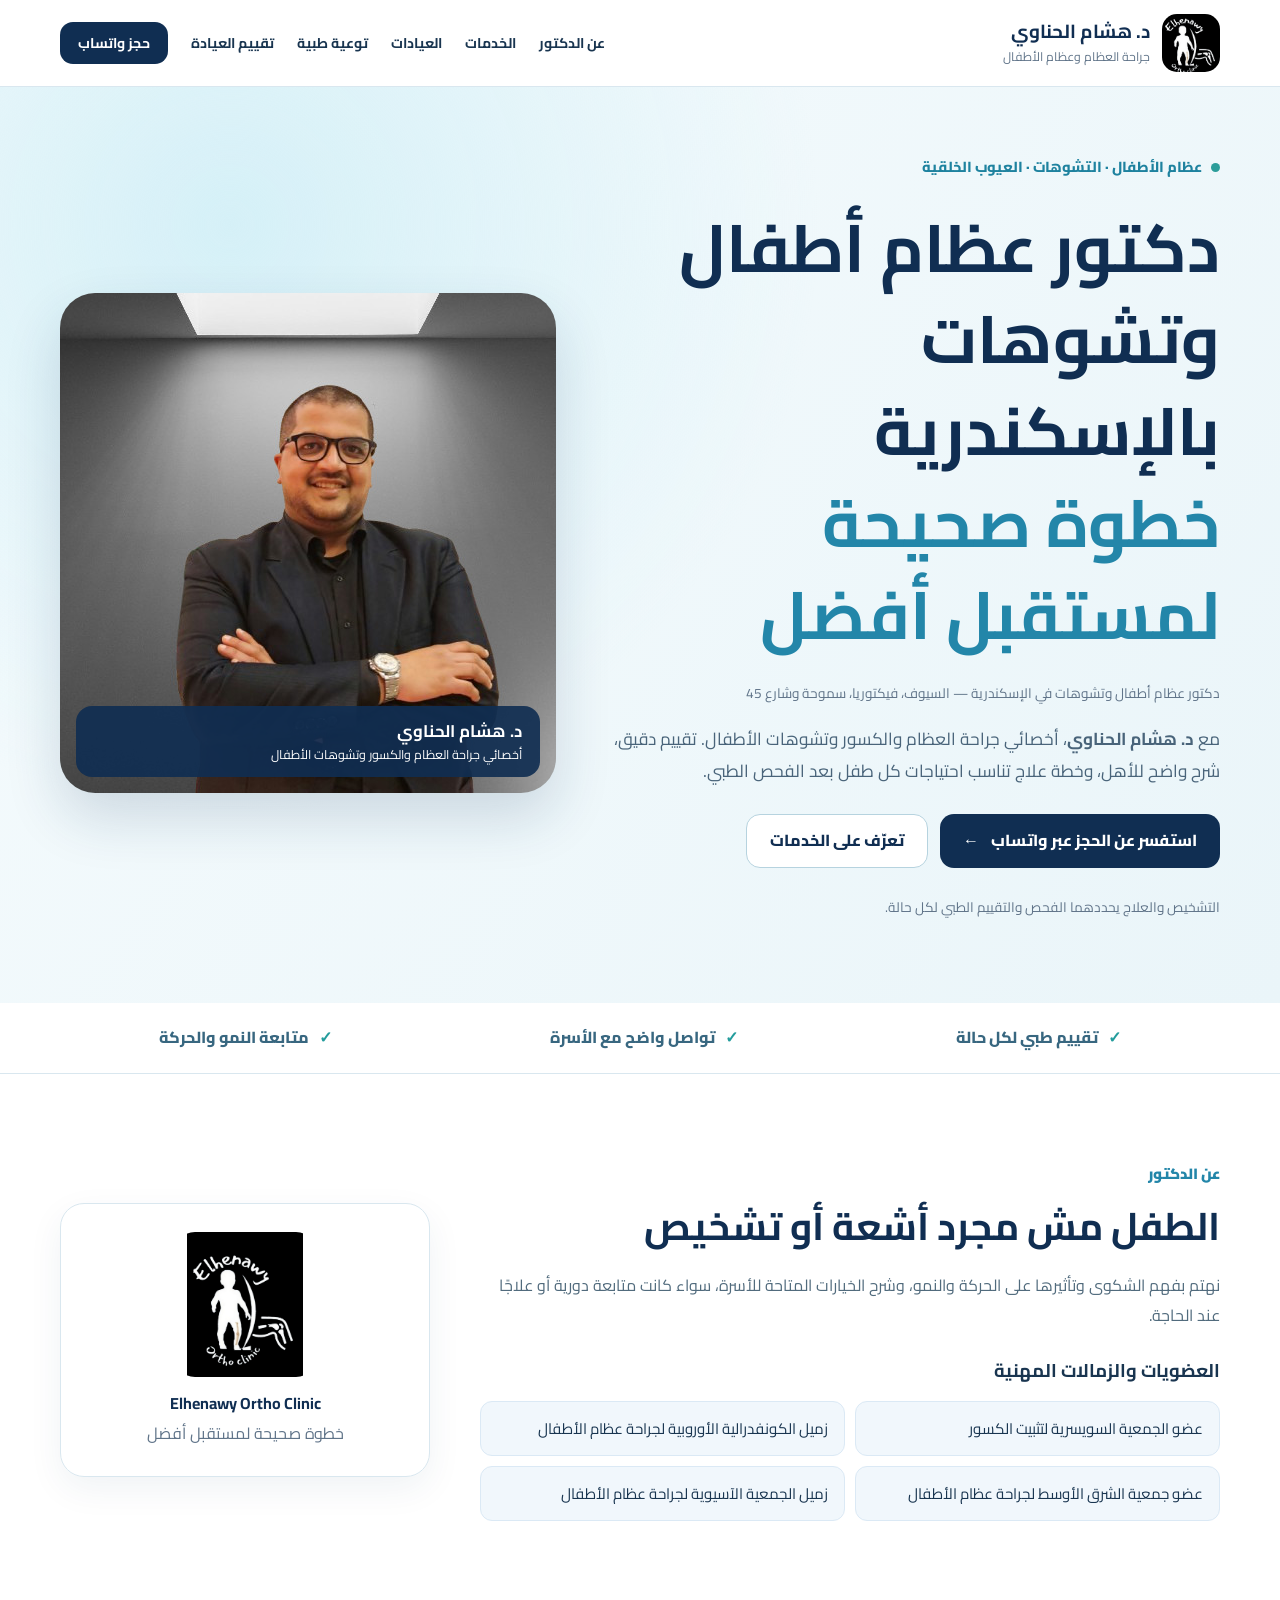
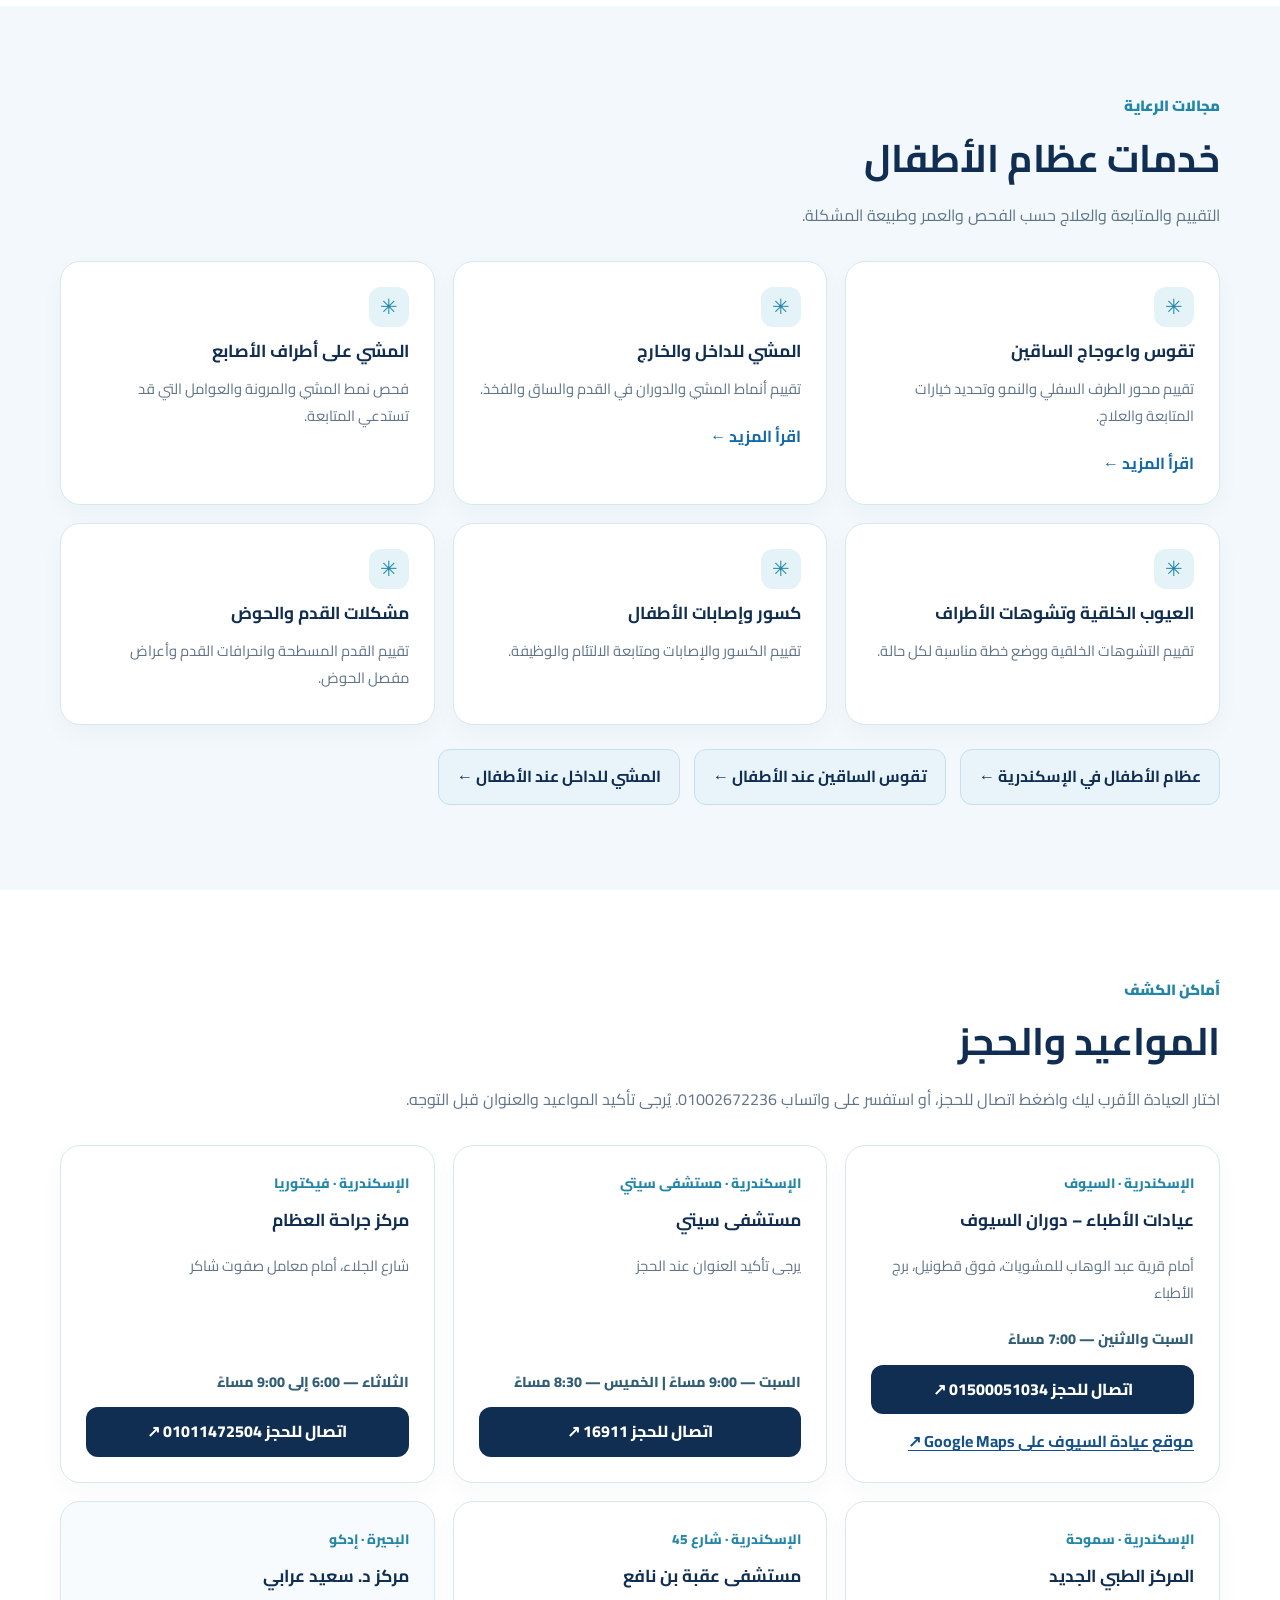
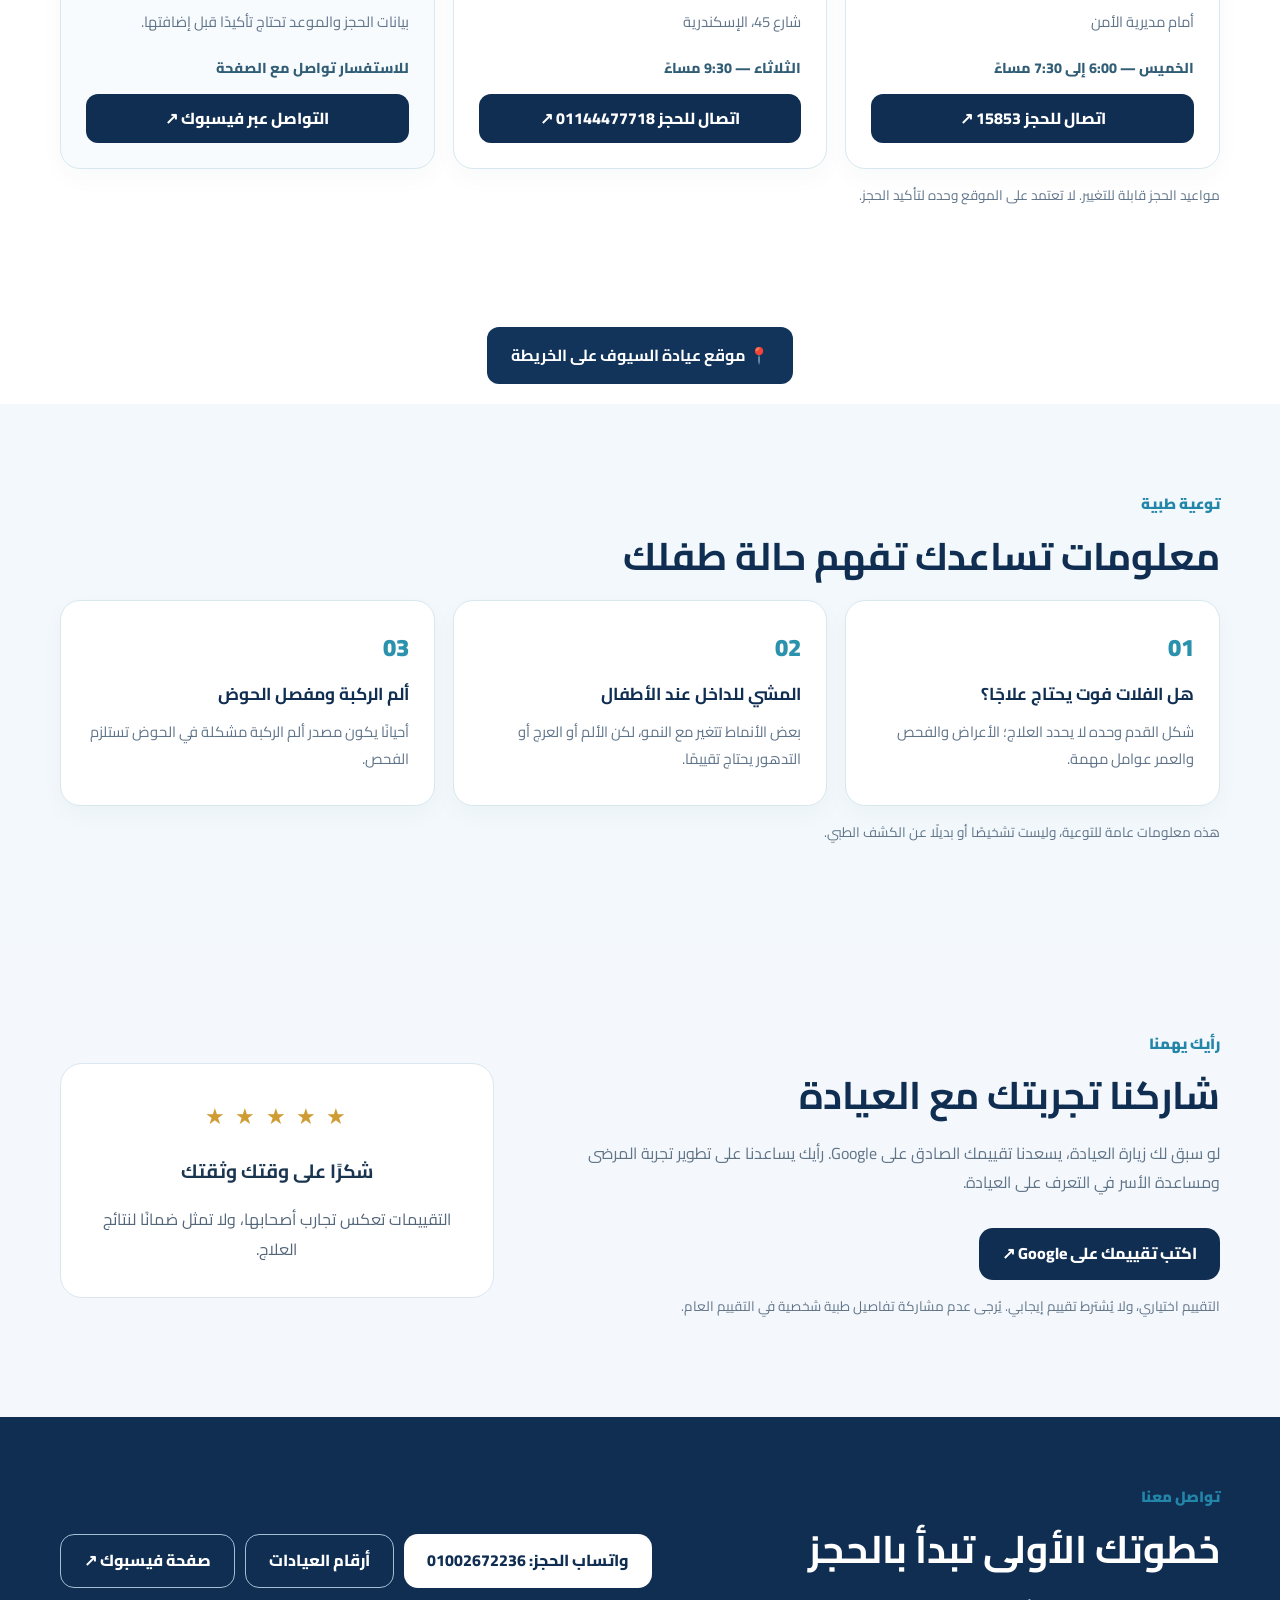
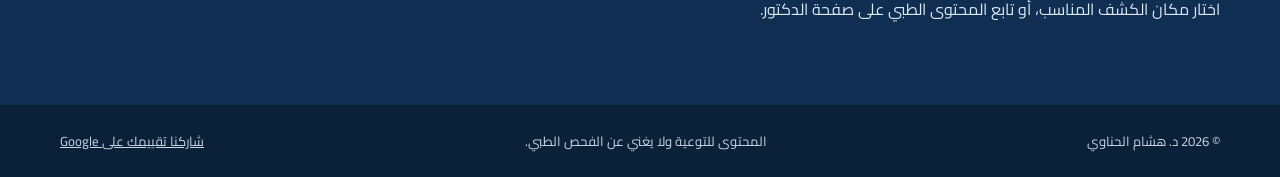
==== index.html @ 44b84960 "Add files via upload" ====
<!DOCTYPE html>

<html dir="rtl" lang="ar"><head>
<meta charset="utf-8"/><meta content="width=device-width,initial-scale=1" name="viewport"/><meta content="#102e52" name="theme-color"/>
<title>دكتور هشام الحناوي | دكتور عظام أطفال وتشوهات بالإسكندرية</title>
<meta content="دكتور هشام الحناوي، أخصائي جراحة العظام والكسور وتشوهات الأطفال بالإسكندرية والبحيرة. تقييم تقوس الساقين، الفلات فوت، المشي للداخل، العيوب الخلقية وكسور الأطفال. أماكن العيادات ومواعيد الحجز." name="description"/>
<meta content="index,follow,max-image-preview:large" name="robots"/><link href="https://hea30946-cpu.github.io/hesham-ElHenawy-orth-clinic/" rel="canonical"/>
<meta content="website" property="og:type"/><meta content="ar_EG" property="og:locale"/><meta content="دكتور هشام الحناوي | دكتور عظام أطفال وتشوهات بالإسكندرية" property="og:title"/><meta content="د. هشام الحناوي | عظام الأطفال والتشوهات في الإسكندرية والبحيرة. تعرف على الخدمات والعيادات وطرق الحجز." property="og:description"/><meta content="https://hea30946-cpu.github.io/hesham-ElHenawy-orth-clinic/" property="og:url"/><meta content="https://hea30946-cpu.github.io/hesham-ElHenawy-orth-clinic/assets/doctor.jpg" property="og:image"/>
<meta content="summary_large_image" name="twitter:card"/><meta content="دكتور هشام الحناوي | دكتور عظام أطفال وتشوهات بالإسكندرية" name="twitter:title"/><meta content="عظام الأطفال والتشوهات والعيوب الخلقية في الإسكندرية والبحيرة | مواعيد العيادات والحجز" name="twitter:description"/><meta content="https://hea30946-cpu.github.io/hesham-ElHenawy-orth-clinic/assets/doctor.jpg" name="twitter:image"/><link href="assets/logo.jpg" rel="icon" type="image/jpeg"/><link as="image" href="assets/doctor.jpg" rel="preload"/><link href="style.css" rel="stylesheet"/>
<script type="application/ld+json">{"@context":"https://schema.org","@type":"Physician","name":"د. هشام الحناوي","alternateName":"Dr. Hesham El Henawy","description":"أخصائي جراحة العظام والكسور وتشوهات الأطفال","image":"https://hea30946-cpu.github.io/hesham-ElHenawy-orth-clinic/assets/doctor.jpg","url":"https://hea30946-cpu.github.io/hesham-ElHenawy-orth-clinic/","medicalSpecialty":"Orthopedic","inLanguage":"ar-EG","telephone":"+201002672236","sameAs":["https://www.facebook.com/share/1Y2J1oLK2K/"],"areaServed":[{"@type":"Place","name":"الإسكندرية، مصر"},{"@type":"Place","name":"البحيرة، مصر"}],"@id":"https://hea30946-cpu.github.io/hesham-ElHenawy-orth-clinic/#physician","mainEntityOfPage":"https://hea30946-cpu.github.io/hesham-ElHenawy-orth-clinic/","knowsLanguage":["ar","en"],"hasOfferCatalog":{"@type":"OfferCatalog","name":"مجالات الرعاية الطبية","itemListElement":[{"@type":"OfferCatalog","name":"تقييم تقوس الساقين عند الأطفال"},{"@type":"OfferCatalog","name":"تقييم اضطرابات المشي عند الأطفال"},{"@type":"OfferCatalog","name":"تقييم الفلات فوت عند الأطفال"},{"@type":"OfferCatalog","name":"تقييم العيوب الخلقية وتشوهات الأطراف"},{"@type":"OfferCatalog","name":"تقييم كسور وإصابات الأطفال"}]}}</script></head><body>
<a class="skip" href="#main">تخطَّ إلى المحتوى</a>
<header class="site-header"><div class="container header-inner"><a aria-label="الرئيسية" class="brand" href="#home"><img alt="شعار Elhenawy Ortho Clinic" height="58" src="assets/logo.jpg" width="58"/><span><strong>د. هشام الحناوي</strong><small>جراحة العظام وعظام الأطفال</small></span></a><button aria-controls="navLinks" aria-expanded="false" aria-label="فتح القائمة" class="menu-toggle" id="menuToggle">☰</button><nav aria-label="القائمة الرئيسية" id="navLinks"><a href="#about">عن الدكتور</a><a href="#services">الخدمات</a><a href="#clinics">العيادات</a><a href="#education">توعية طبية</a><a href="#reviews">تقييم العيادة</a><a class="nav-book" href="https://wa.me/201002672236?text=%D9%85%D8%B1%D8%AD%D8%A8%D8%A7%D8%8C%20%D8%A3%D8%B1%D9%8A%D8%AF%20%D8%A7%D9%84%D8%A7%D8%B3%D8%AA%D9%81%D8%B3%D8%A7%D8%B1%20%D8%B9%D9%86%20%D8%AD%D8%AC%D8%B2%20%D9%83%D8%B4%D9%81" rel="noopener noreferrer" target="_blank">حجز واتساب</a></nav></div></header>
<main id="main"><section class="hero" id="home"><div class="container hero-layout"><div class="hero-copy"><span class="eyebrow"><span class="dot"></span> عظام الأطفال · التشوهات · العيوب الخلقية</span><h1>دكتور عظام أطفال وتشوهات بالإسكندرية<br/><em>خطوة صحيحة لمستقبل أفضل</em></h1><p class="micro">دكتور عظام أطفال وتشوهات في الإسكندرية — السيوف، فيكتوريا، سموحة وشارع 45</p><p class="lead">مع <strong>د. هشام الحناوي</strong>، أخصائي جراحة العظام والكسور وتشوهات الأطفال. تقييم دقيق، شرح واضح للأهل، وخطة علاج تناسب احتياجات كل طفل بعد الفحص الطبي.</p><div class="hero-actions"><a class="button button-primary" href="https://wa.me/201002672236?text=%D9%85%D8%B1%D8%AD%D8%A8%D8%A7%D8%8C%20%D8%A3%D8%B1%D9%8A%D8%AF%20%D8%A7%D9%84%D8%A7%D8%B3%D8%AA%D9%81%D8%B3%D8%A7%D8%B1%20%D8%B9%D9%86%20%D8%AD%D8%AC%D8%B2%20%D9%83%D8%B4%D9%81" rel="noopener noreferrer" target="_blank">استفسر عن الحجز عبر واتساب <span>←</span></a><a class="button button-outline" href="#services">تعرّف على الخدمات</a></div><p class="micro">التشخيص والعلاج يحددهما الفحص والتقييم الطبي لكل حالة.</p></div><div class="hero-visual"><div class="photo-frame"><img alt="الصورة الشخصية الأصلية لد. هشام الحناوي" fetchpriority="high" height="500" src="assets/doctor.jpg" width="500"/><div class="photo-label"><strong>د. هشام الحناوي</strong><span>أخصائي جراحة العظام والكسور وتشوهات الأطفال</span></div></div></div></div></section>
<section class="trust-strip"><div class="container trust-inner"><span>تقييم طبي لكل حالة</span><span>تواصل واضح مع الأسرة</span><span>متابعة النمو والحركة</span></div></section>
<section class="section" id="about"><div class="container about-layout"><div><span class="kicker">عن الدكتور</span><h2>الطفل مش مجرد أشعة أو تشخيص</h2><p>نهتم بفهم الشكوى وتأثيرها على الحركة والنمو، وشرح الخيارات المتاحة للأسرة، سواء كانت متابعة دورية أو علاجًا عند الحاجة.</p><div class="memberships"><h3>العضويات والزمالات المهنية</h3><ul class="credentials-list"><li>عضو الجمعية السويسرية لتثبيت الكسور</li><li>زميل الكونفدرالية الأوروبية لجراحة عظام الأطفال</li><li>عضو جمعية الشرق الأوسط لجراحة عظام الأطفال</li><li>زميل الجمعية الآسيوية لجراحة عظام الأطفال</li></ul></div></div><div class="about-panel"><img alt="اللوجو الأصلي للعيادة" loading="lazy" src="assets/logo.jpg"/><strong>Elhenawy Ortho Clinic</strong><span>خطوة صحيحة لمستقبل أفضل</span></div></div></section>
<section class="section tint" id="services"><div class="container"><span class="kicker">مجالات الرعاية</span><h2>خدمات عظام الأطفال</h2><p class="section-lead">التقييم والمتابعة والعلاج حسب الفحص والعمر وطبيعة المشكلة.</p><div class="service-grid"><article class="service-card"><span aria-hidden="true" class="mini-icon">✳</span><h3>تقوس واعوجاج الساقين</h3><p>تقييم محور الطرف السفلي والنمو وتحديد خيارات المتابعة والعلاج.</p><a class="service-detail-link" href="bow-legs-children.html">اقرأ المزيد ←</a></article><article class="service-card"><span aria-hidden="true" class="mini-icon">✳</span><h3>المشي للداخل والخارج</h3><p>تقييم أنماط المشي والدوران في القدم والساق والفخذ.</p><a class="service-detail-link" href="intoeing-gait-children.html">اقرأ المزيد ←</a></article><article class="service-card"><span aria-hidden="true" class="mini-icon">✳</span><h3>المشي على أطراف الأصابع</h3><p>فحص نمط المشي والمرونة والعوامل التي قد تستدعي المتابعة.</p></article><article class="service-card"><span aria-hidden="true" class="mini-icon">✳</span><h3>العيوب الخلقية وتشوهات الأطراف</h3><p>تقييم التشوهات الخلقية ووضع خطة مناسبة لكل حالة.</p></article><article class="service-card"><span aria-hidden="true" class="mini-icon">✳</span><h3>كسور وإصابات الأطفال</h3><p>تقييم الكسور والإصابات ومتابعة الالتئام والوظيفة.</p></article><article class="service-card"><span aria-hidden="true" class="mini-icon">✳</span><h3>مشكلات القدم والحوض</h3><p>تقييم القدم المسطحة وانحرافات القدم وأعراض مفصل الحوض.</p></article></div><div class="service-guides"><a class="service-guide" href="pediatric-orthopedics-alexandria.html">عظام الأطفال في الإسكندرية ←</a><a class="service-guide" href="bow-legs-children.html">تقوس الساقين عند الأطفال ←</a><a class="service-guide" href="intoeing-gait-children.html">المشي للداخل عند الأطفال ←</a></div></div></section>
<section class="section" id="clinics"><div class="container"><span class="kicker">أماكن الكشف</span><h2>المواعيد والحجز</h2><p class="section-lead">اختار العيادة الأقرب ليك واضغط اتصال للحجز، أو استفسر على واتساب 01002672236. يُرجى تأكيد المواعيد والعنوان قبل التوجه.</p><div class="clinic-grid"><article class="clinic-card"><span class="place">الإسكندرية · السيوف</span><h3>عيادات الأطباء – دوران السيوف</h3><p>أمام قرية عبد الوهاب للمشويات، فوق قطونيل، برج الأطباء</p><div class="time">السبت والاثنين — 7:00 مساءً</div><a aria-label="اتصال لحجز عيادات الأطباء – دوران السيوف" class="call" href="tel:01500051034">اتصال للحجز <span dir="ltr">01500051034</span> ↗</a><a class="map-link" href="clinic-map.html" rel="noopener noreferrer" target="_blank">موقع عيادة السيوف على Google Maps ↗</a></article><article class="clinic-card"><span class="place">الإسكندرية · مستشفى سيتي</span><h3>مستشفى سيتي</h3><p>يرجى تأكيد العنوان عند الحجز</p><div class="time">السبت — 9:00 مساءً | الخميس — 8:30 مساءً</div><a aria-label="اتصال لحجز مستشفى سيتي" class="call" href="tel:16911">اتصال للحجز <span dir="ltr">16911</span> ↗</a></article><article class="clinic-card"><span class="place">الإسكندرية · فيكتوريا</span><h3>مركز جراحة العظام</h3><p>شارع الجلاء، أمام معامل صفوت شاكر</p><div class="time">الثلاثاء — 6:00 إلى 9:00 مساءً</div><a aria-label="اتصال لحجز مركز جراحة العظام" class="call" href="tel:01011472504">اتصال للحجز <span dir="ltr">01011472504</span> ↗</a></article><article class="clinic-card"><span class="place">الإسكندرية · سموحة</span><h3>المركز الطبي الجديد</h3><p>أمام مديرية الأمن</p><div class="time">الخميس — 6:00 إلى 7:30 مساءً</div><a aria-label="اتصال لحجز المركز الطبي الجديد" class="call" href="tel:15853">اتصال للحجز <span dir="ltr">15853</span> ↗</a></article><article class="clinic-card"><span class="place">الإسكندرية · شارع 45</span><h3>مستشفى عقبة بن نافع</h3><p>شارع 45، الإسكندرية</p><div class="time">الثلاثاء — 9:30 مساءً</div><a aria-label="اتصال لحجز مستشفى عقبة بن نافع" class="call" href="tel:01144477718">اتصال للحجز <span dir="ltr">01144477718</span> ↗</a></article><article class="clinic-card pending"><span class="place">البحيرة · إدكو</span><h3>مركز د. سعيد عرابي</h3><p>بيانات الحجز والموعد تحتاج تأكيدًا قبل إضافتها.</p><div class="time">للاستفسار تواصل مع الصفحة</div><a class="call" href="https://www.facebook.com/share/1Y2J1oLK2K/" rel="noopener noreferrer" target="_blank">التواصل عبر فيسبوك ↗</a></article></div><p class="note">مواعيد الحجز قابلة للتغيير. لا تعتمد على الموقع وحده لتأكيد الحجز.</p></div></section>
<div style="text-align:center; margin:20px auto;">
<a href="clinic-map.html" rel="noopener noreferrer" style="display:inline-block;background:#12345b;color:white;padding:14px 24px;border-radius:12px;text-decoration:none;font-weight:bold;" target="_blank">
    📍 موقع عيادة السيوف على الخريطة
  </a>
</div>
<section class="section tint" id="education"><div class="container"><span class="kicker">توعية طبية</span><h2>معلومات تساعدك تفهم حالة طفلك</h2><div class="education-grid"><article><span class="number">01</span><h3>هل الفلات فوت يحتاج علاجًا؟</h3><p>شكل القدم وحده لا يحدد العلاج؛ الأعراض والفحص والعمر عوامل مهمة.</p></article><article><span class="number">02</span><h3>المشي للداخل عند الأطفال</h3><p>بعض الأنماط تتغير مع النمو، لكن الألم أو العرج أو التدهور يحتاج تقييمًا.</p></article><article><span class="number">03</span><h3>ألم الركبة ومفصل الحوض</h3><p>أحيانًا يكون مصدر ألم الركبة مشكلة في الحوض تستلزم الفحص.</p></article></div><p class="note">هذه معلومات عامة للتوعية، وليست تشخيصًا أو بديلًا عن الكشف الطبي.</p></div></section>
<section class="section reviews-section" id="reviews"><div class="container review-layout"><div><span class="kicker">رأيك يهمنا</span><h2>شاركنا تجربتك مع العيادة</h2><p class="section-lead">لو سبق لك زيارة العيادة، يسعدنا تقييمك الصادق على Google. رأيك يساعدنا على تطوير تجربة المرضى ومساعدة الأسر في التعرف على العيادة.</p><a class="button button-primary" href="https://g.page/r/CTvTV0ZYHEYXEBM/review" rel="noopener noreferrer" target="_blank">اكتب تقييمك على Google ↗</a><p class="micro">التقييم اختياري، ولا يُشترط تقييم إيجابي. يُرجى عدم مشاركة تفاصيل طبية شخصية في التقييم العام.</p></div><div class="review-side"><div aria-hidden="true" class="review-symbol">★ ★ ★ ★ ★</div><strong>شكرًا على وقتك وثقتك</strong><span>التقييمات تعكس تجارب أصحابها، ولا تمثل ضمانًا لنتائج العلاج.</span></div></div></section><section class="contact-section" id="contact"><div class="container contact-layout"><div><span class="kicker">تواصل معنا</span><h2>خطوتك الأولى تبدأ بالحجز</h2><p>اختار مكان الكشف المناسب، أو تابع المحتوى الطبي على صفحة الدكتور.</p></div><div class="contact-buttons"><a class="button button-light" href="https://wa.me/201002672236?text=%D9%85%D8%B1%D8%AD%D8%A8%D8%A7%D8%8C%20%D8%A3%D8%B1%D9%8A%D8%AF%20%D8%A7%D9%84%D8%A7%D8%B3%D8%AA%D9%81%D8%B3%D8%A7%D8%B1%20%D8%B9%D9%86%20%D8%AD%D8%AC%D8%B2%20%D9%83%D8%B4%D9%81" rel="noopener noreferrer" target="_blank">واتساب الحجز: 01002672236</a><a class="button button-ghost" href="#clinics">أرقام العيادات</a><a class="button button-ghost" href="https://www.facebook.com/share/1Y2J1oLK2K/" rel="noopener noreferrer" target="_blank">صفحة فيسبوك ↗</a></div></div></section></main>
<footer><div class="container footer-inner"><span>© <span id="year">2026</span> د. هشام الحناوي</span><span>المحتوى للتوعية ولا يغني عن الفحص الطبي.</span><a href="https://g.page/r/CTvTV0ZYHEYXEBM/review" rel="noopener noreferrer" target="_blank">شاركنا تقييمك على Google</a></div></footer><a aria-label="استفسر عن الحجز عبر واتساب" class="floating-book" href="https://wa.me/201002672236?text=%D9%85%D8%B1%D8%AD%D8%A8%D8%A7%D8%8C%20%D8%A3%D8%B1%D9%8A%D8%AF%20%D8%A7%D9%84%D8%A7%D8%B3%D8%AA%D9%81%D8%B3%D8%A7%D8%B1%20%D8%B9%D9%86%20%D8%AD%D8%AC%D8%B2%20%D9%83%D8%B4%D9%81" rel="noopener noreferrer" target="_blank">واتساب الحجز</a><script defer="" src="script.js"></script></body></html>
---- style.css ----
@import url('https://fonts.googleapis.com/css2?family=Cairo:wght@400;500;600;700;800;900&display=swap');
:root{--navy:#102e52;--blue:#2386a9;--ink:#193550;--muted:#607489;--pale:#eef8fb;--line:#d9e7ef;--white:#fff}*{box-sizing:border-box}html{scroll-behavior:smooth;scroll-padding-top:95px}body{margin:0;font-family:Cairo,Tahoma,Arial,sans-serif;color:var(--ink);background:#fff;line-height:1.85}a{text-decoration:none;color:inherit}button{font:inherit}img{max-width:100%;display:block}.container{width:min(1160px,calc(100% - 40px));margin:auto}.skip{position:absolute;top:-90px;background:#fff;z-index:20;padding:10px}.skip:focus{top:0}.site-header{position:sticky;top:0;z-index:10;background:#fffffff5;border-bottom:1px solid var(--line);backdrop-filter:blur(10px)}.header-inner{display:flex;align-items:center;justify-content:space-between;min-height:86px;gap:20px}.brand{display:flex;align-items:center;gap:12px}.brand img{border-radius:15px;object-fit:cover}.brand strong{font-size:1.18rem;display:block;color:var(--navy);line-height:1.5}.brand small{display:block;color:var(--muted);font-size:.77rem}nav{display:flex;align-items:center;gap:23px;font-weight:700;font-size:.88rem}nav a:hover{color:var(--blue)}.nav-book{background:var(--navy);color:#fff!important;border-radius:13px;padding:8px 18px}.menu-toggle{display:none;background:transparent;border:0;color:var(--navy);font-size:1.8rem;cursor:pointer}.hero{background:radial-gradient(circle at 18% 15%,#d5f0f7 0,transparent 45%),linear-gradient(125deg,#f5fbfd,#eaf5f9);overflow:hidden}.hero-layout{display:grid;grid-template-columns:1.1fr .9fr;align-items:center;gap:58px;padding:65px 0 70px}.eyebrow{display:inline-flex;align-items:center;gap:9px;color:#1e829f;font-weight:800;font-size:.91rem}.dot{width:9px;height:9px;border-radius:50%;background:#2b9d9a}.hero h1{font-size:clamp(2.7rem,5.2vw,5.2rem);line-height:1.38;color:var(--navy);margin:20px 0}.hero h1 em{font-style:normal;color:var(--blue)}.lead{font-size:1.08rem;color:#49647a;max-width:610px}.hero-actions{display:flex;flex-wrap:wrap;gap:12px;margin:27px 0}.button{display:inline-flex;align-items:center;justify-content:center;gap:12px;min-height:52px;border-radius:14px;padding:11px 23px;font-weight:800;text-align:center}.button-primary{background:var(--navy);color:#fff}.button-outline{background:#fff;border:1px solid #b6d3df;color:var(--navy)}.micro,.note{font-size:.85rem;color:var(--muted)}.photo-frame{position:relative;border-radius:35px;overflow:hidden;box-shadow:0 25px 55px #123b6029;background:#d9e9ed}.photo-frame>img{width:100%;aspect-ratio:1/1;object-fit:cover;object-position:center}.photo-label{position:absolute;bottom:16px;right:16px;left:16px;background:#102e52e8;color:#fff;padding:12px 18px;border-radius:16px;display:flex;flex-direction:column;line-height:1.6}.photo-label strong{font-size:1.05rem}.photo-label span{font-size:.78rem}.trust-strip{border-bottom:1px solid var(--line)}.trust-inner{display:flex;justify-content:space-around;gap:20px;flex-wrap:wrap;padding:20px 0;font-weight:800;color:#386780}.trust-inner span:before{content:'✓';color:#239c9c;margin-left:10px}.section{padding:85px 0}.tint{background:#f2f8fb}.kicker{color:var(--blue);font-weight:900;font-size:.93rem}.section h2,.contact-section h2{color:var(--navy);font-size:clamp(1.7rem,3vw,2.65rem);line-height:1.5;margin:9px 0 14px}.section-lead{color:var(--muted);margin:0 0 30px}.about-layout{display:grid;grid-template-columns:1.5fr .75fr;gap:50px;align-items:center}.about-layout p{color:#516b7d}.about-panel{border:1px solid var(--line);border-radius:24px;padding:28px;text-align:center;box-shadow:0 12px 35px #123b6010}.about-panel img{width:145px;height:145px;object-fit:contain;margin:0 auto 12px;border-radius:22px}.about-panel strong,.about-panel span{display:block}.about-panel strong{color:var(--navy)}.about-panel span{color:var(--muted)}.service-grid,.clinic-grid,.education-grid{display:grid;grid-template-columns:repeat(3,1fr);gap:18px}.service-card,.clinic-card,.education-grid article{background:#fff;border:1px solid var(--line);border-radius:20px;padding:25px;box-shadow:0 9px 24px #123b6008}.service-card h3,.clinic-card h3,.education-grid h3{color:var(--navy);margin:8px 0;font-size:1.08rem}.service-card p,.clinic-card p,.education-grid p{color:var(--muted);margin:8px 0;font-size:.92rem}.mini-icon{display:grid;place-items:center;width:40px;height:40px;border-radius:12px;background:#e3f3f7;color:var(--blue);font-size:1.3rem}.place{color:var(--blue);font-size:.85rem;font-weight:800}.clinic-card{display:flex;flex-direction:column;align-items:start}.clinic-card .time{margin-top:auto;padding:12px 0;color:#315e76;font-weight:800;font-size:.9rem}.call{display:block;width:100%;background:var(--navy);color:#fff;padding:10px 15px;border-radius:12px;text-align:center;font-weight:800}.pending{background:#f8fbfd}.number{font-size:1.5rem;color:#2b92ae;font-weight:900}.contact-section{background:var(--navy);color:#fff;padding:65px 0}.contact-section h2{color:#fff}.contact-section p{color:#d8e9f3}.contact-layout{display:flex;align-items:center;justify-content:space-between;gap:25px}.contact-buttons{display:flex;gap:10px;flex-wrap:wrap}.button-light{background:#fff;color:var(--navy)}.button-ghost{border:1px solid #a2bfd4;color:#fff}footer{background:#0b2039;color:#c8d7e4;padding:24px 0;font-size:.82rem}.footer-inner{display:flex;justify-content:space-between;gap:12px;flex-wrap:wrap}.floating-book{display:none}@media(max-width:900px){nav{gap:12px}.hero-layout{gap:25px}.service-grid,.clinic-grid{grid-template-columns:repeat(2,1fr)}}@media(max-width:680px){.container{width:min(100% - 30px,1160px)}.header-inner{min-height:75px}.brand img{width:50px;height:50px}.brand strong{font-size:1rem}.brand small{font-size:.69rem}.menu-toggle{display:block}nav{display:none;position:absolute;top:75px;left:0;right:0;background:#fff;padding:15px 22px 22px;border-bottom:1px solid var(--line);box-shadow:0 12px 25px #123b6017;flex-direction:column;align-items:stretch;gap:5px}nav.open{display:flex}nav a{padding:8px}.hero-layout{grid-template-columns:1fr;gap:26px;padding:32px 0 50px}.hero h1{font-size:clamp(2.6rem,10vw,4.2rem);margin:14px 0}.lead{font-size:.96rem}.hero-actions{display:grid;grid-template-columns:1fr 1fr}.hero-actions .button{padding:10px 7px;font-size:.82rem}.photo-frame{max-width:470px;margin:auto;border-radius:24px}.trust-inner{gap:7px;justify-content:center;padding:13px 0;font-size:.73rem}.trust-inner span{padding:3px 8px}.section{padding:58px 0}.about-layout,.service-grid,.clinic-grid,.education-grid{grid-template-columns:1fr}.about-layout{gap:22px}.about-panel{max-width:450px;width:100%;margin:auto}.contact-layout{flex-direction:column;align-items:stretch}.contact-buttons{display:grid;grid-template-columns:1fr 1fr}.contact-buttons .button{font-size:.78rem;padding:9px}.floating-book{display:block;position:fixed;bottom:14px;left:15px;z-index:8;background:var(--navy);color:#fff;border-radius:999px;padding:9px 20px;font-weight:800;box-shadow:0 7px 22px #123b6040}body{padding-bottom:52px}}@media(prefers-reduced-motion:reduce){html{scroll-behavior:auto}}
/* V3.1: professional profile and credentials */
.credentials-heading{margin:1.4rem 0 .6rem;color:#102e52;font-size:1.18rem}.credentials-list{padding-right:1.4rem;line-height:1.95;margin:0 0 1rem}.credentials-list li{margin-bottom:.25rem}.credential-note{font-size:.88rem;color:#586b7c;background:#eef5fa;padding:.8rem 1rem;border-radius:12px}

/* V3.2 mobile layout fixes */
html,body{max-width:100%;overflow-x:clip}body{min-width:0}.container,.hero-layout,.about-layout,.hero-layout>*,.about-layout>*,.header-inner>*,.contact-layout>*{min-width:0}.brand{min-width:0}.brand strong,.brand small{overflow-wrap:anywhere}.credentials-list{list-style:none;padding:0;margin:14px 0 26px;display:grid;grid-template-columns:repeat(2,minmax(0,1fr));gap:12px}.credentials-list li{min-width:0;margin:0;padding:14px 16px;background:#f2f8fb;border:1px solid #d9e7ef;border-radius:14px;line-height:1.7;font-size:.94rem;overflow-wrap:anywhere}.credentials-heading{font-size:1.15rem;line-height:1.5;margin:26px 0 12px}.hero-layout{grid-template-columns:minmax(0,1.1fr) minmax(0,.9fr)}.about-layout{grid-template-columns:minmax(0,1.5fr) minmax(0,.75fr)}@media(max-width:900px){.header-inner{gap:10px}nav{gap:9px}}@media(max-width:680px){.container{width:calc(100% - 32px)}.hero-layout,.about-layout{grid-template-columns:minmax(0,1fr)}.credentials-list{grid-template-columns:minmax(0,1fr)}.hero h1{font-size:clamp(2rem,9vw,3.1rem)}.brand strong{font-size:.95rem}.brand small{font-size:.68rem}.hero-actions{grid-template-columns:minmax(0,1fr) minmax(0,1fr)}.hero-actions .button{min-width:0;font-size:.76rem;overflow-wrap:anywhere}.photo-frame{width:100%}nav{max-height:75vh;overflow-y:auto}}

/* V3.3: Google reviews and responsive layout */
.reviews-section{background:#f4f8fc}.review-layout{display:grid;grid-template-columns:minmax(0,1.6fr) minmax(0,1fr);gap:2rem;align-items:center}.review-side{border:1px solid #dbe6f0;background:#fff;border-radius:22px;padding:2rem;display:flex;flex-direction:column;gap:1rem;text-align:center}.review-symbol{color:#cf9c34;font-size:1.4rem;letter-spacing:.12em}.review-side strong{font-size:1.2rem}.review-side span{color:#526579}.map-link{display:inline-block;margin-top:.8rem;font-weight:700;color:#14518b;text-decoration:underline;text-underline-offset:3px}.footer-inner a{color:inherit;text-decoration:underline}.review-layout>*{min-width:0}@media(max-width:760px){.review-layout{grid-template-columns:1fr}.review-side{padding:1.3rem}.reviews-section .button{max-width:100%;white-space:normal;text-align:center}}

/* Memberships – V3.4 */
.memberships{margin-top:1.5rem;max-width:100%}.memberships h3{font-size:1.15rem;margin:0 0 .8rem}.memberships .credentials-list{list-style:none;padding:0;margin:0;display:grid;gap:.65rem}.memberships .credentials-list li{padding:.8rem 1rem;background:#f1f7fc;border:1px solid #dbe9f5;border-radius:12px;line-height:1.8;overflow-wrap:anywhere}

/* v3.5 educational landing pages */
.article-wrap{max-width:820px;margin-inline:auto}.article-wrap h1{font-size:clamp(2rem,5vw,3rem);line-height:1.3;color:#102e52;margin:20px 0}.article-wrap h2{color:#102e52;margin:32px 0 12px}.article-wrap p{line-height:1.95}.article-back,.service-detail-link{color:#1469a8;font-weight:700;text-decoration:none}.article-actions,.service-guides{display:flex;flex-wrap:wrap;gap:14px;margin-top:24px}.service-guide{display:inline-block;background:#e9f3fa;border:1px solid #c7deee;border-radius:12px;padding:12px 18px;color:#102e52;text-decoration:none;font-weight:700}.service-detail-link{display:inline-block;margin-top:12px}
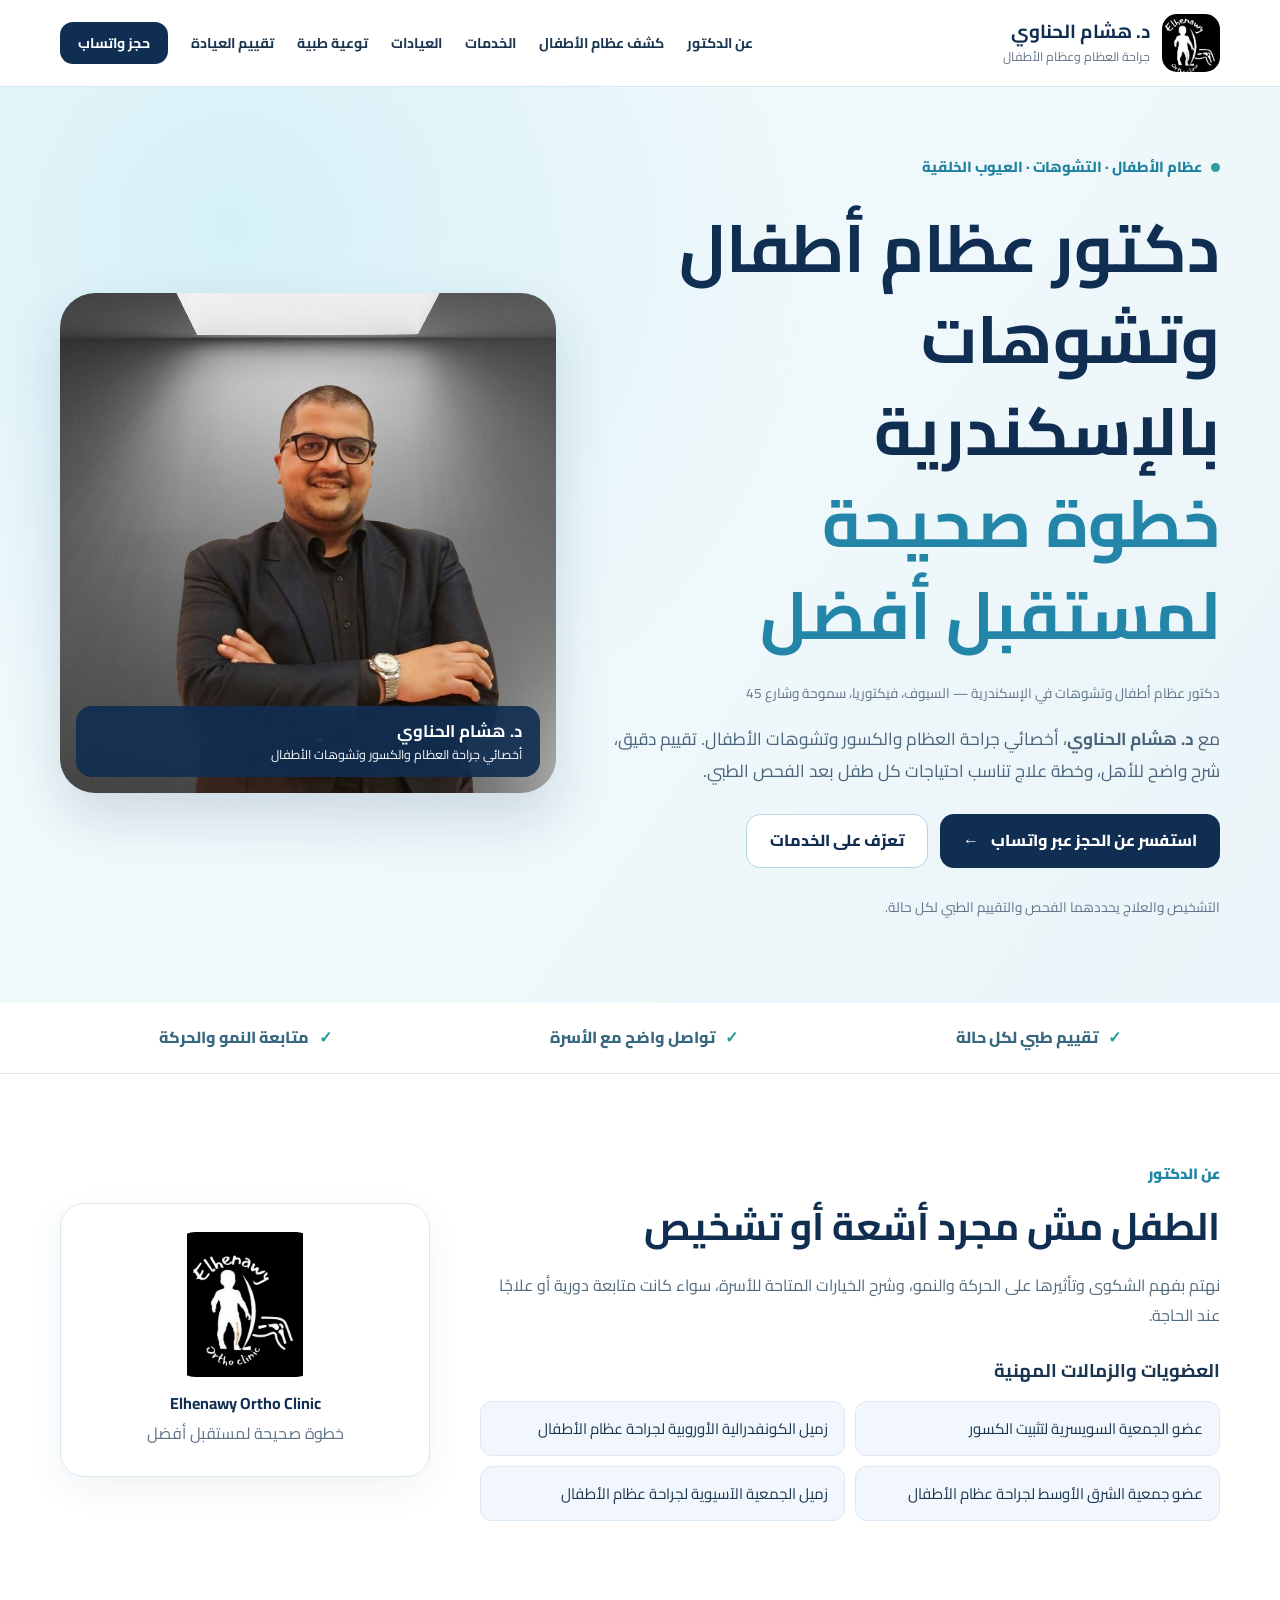
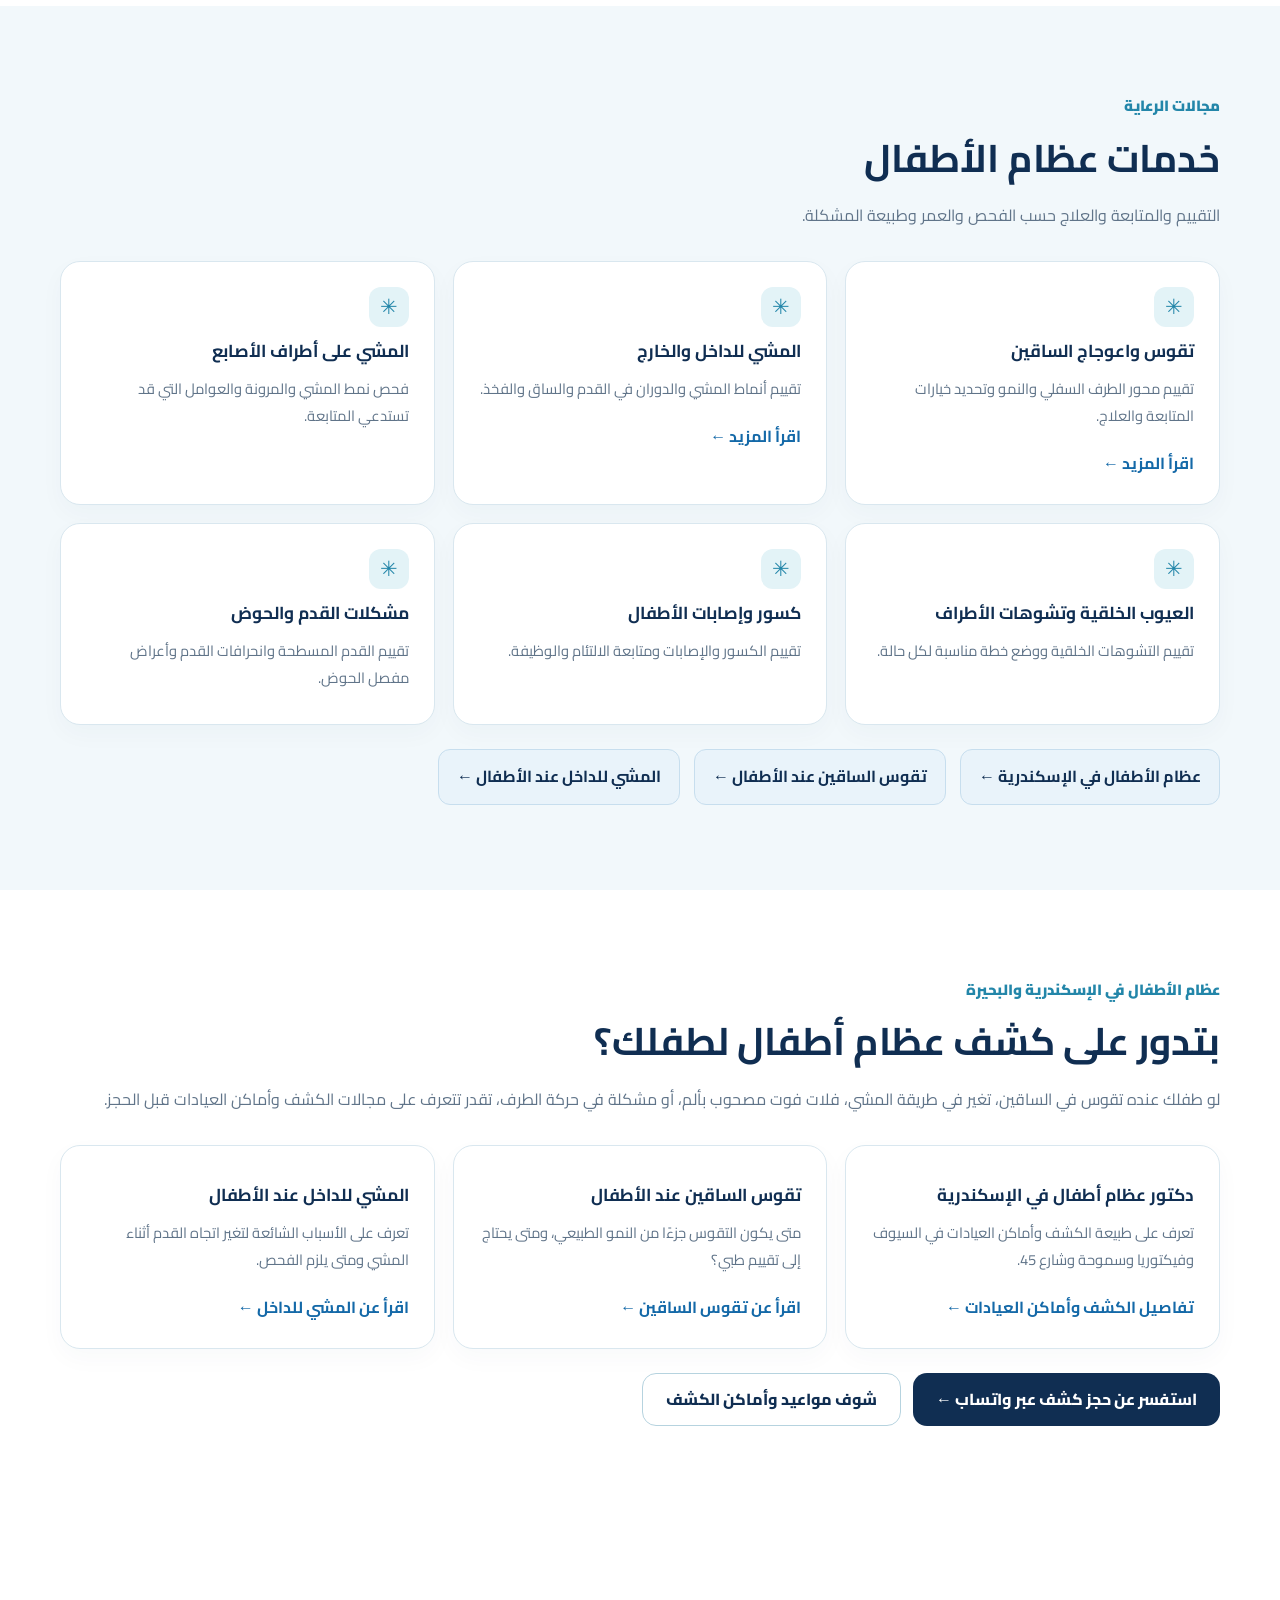
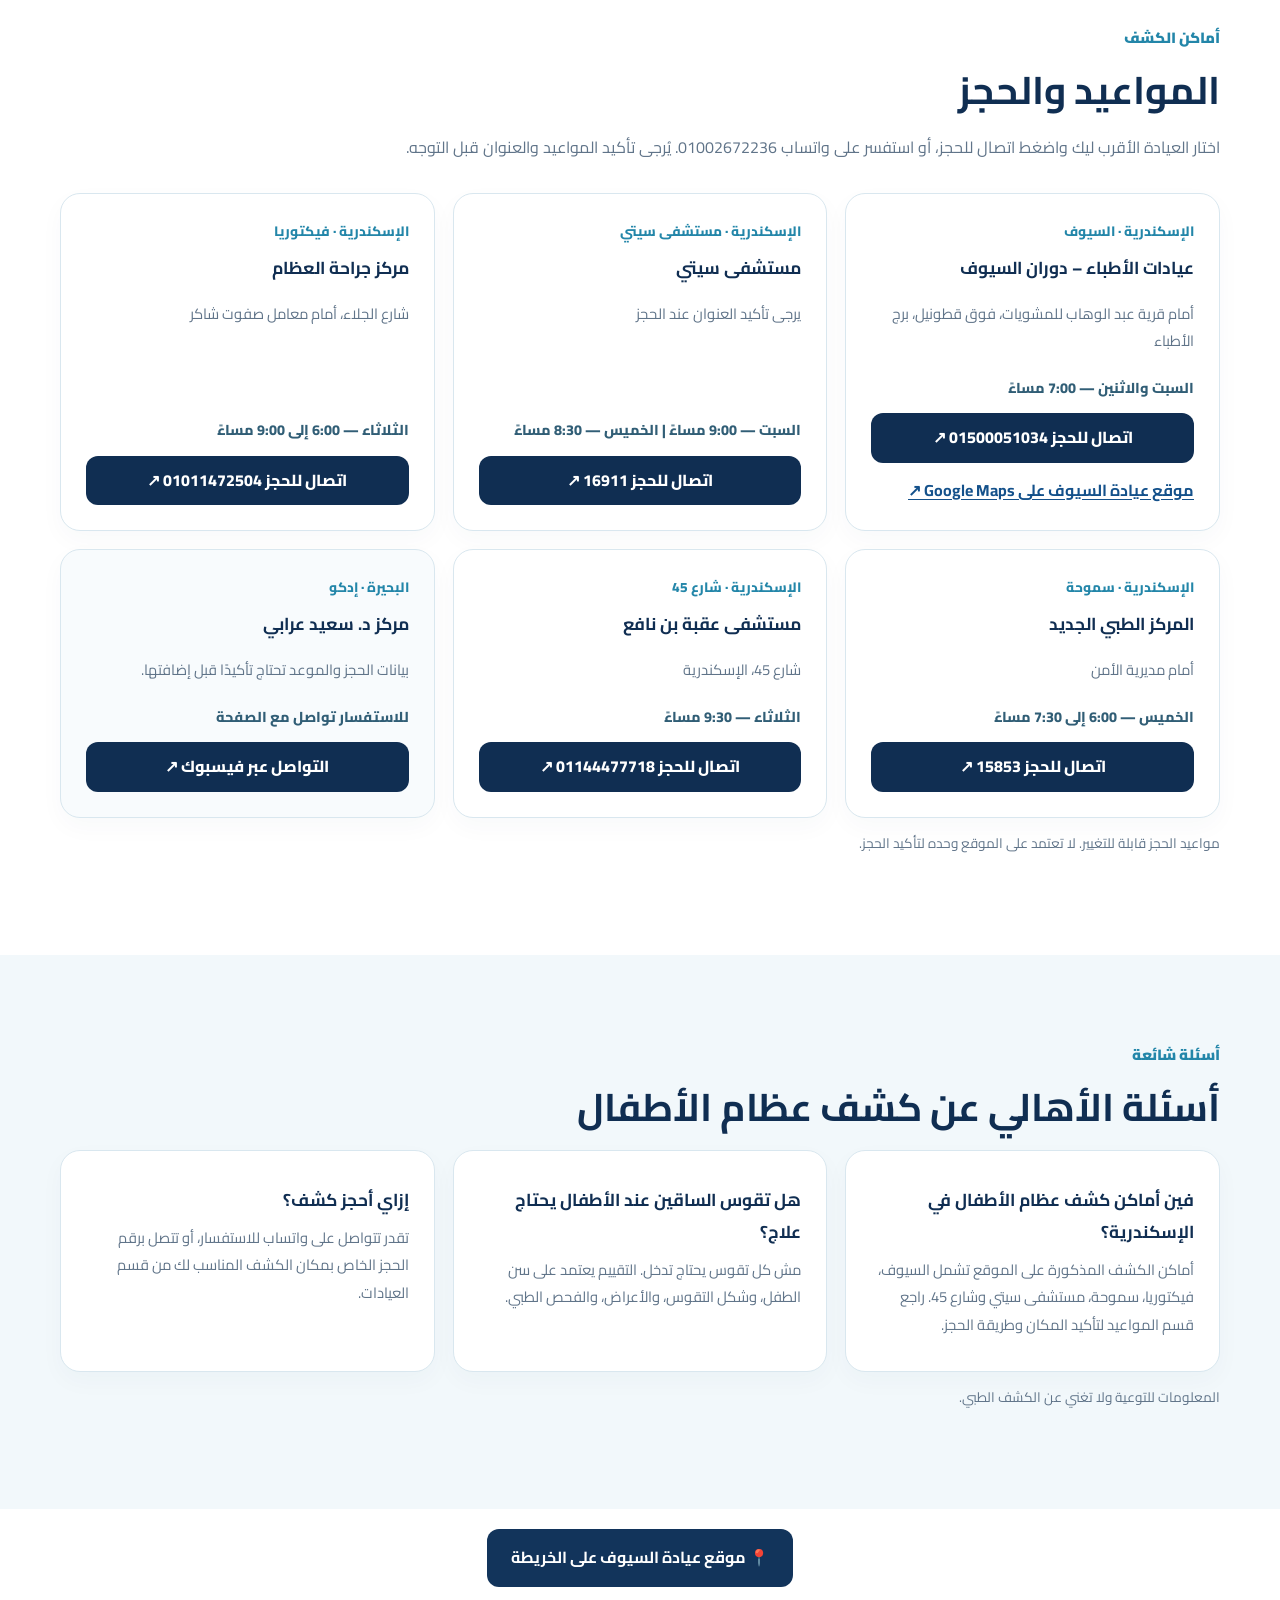
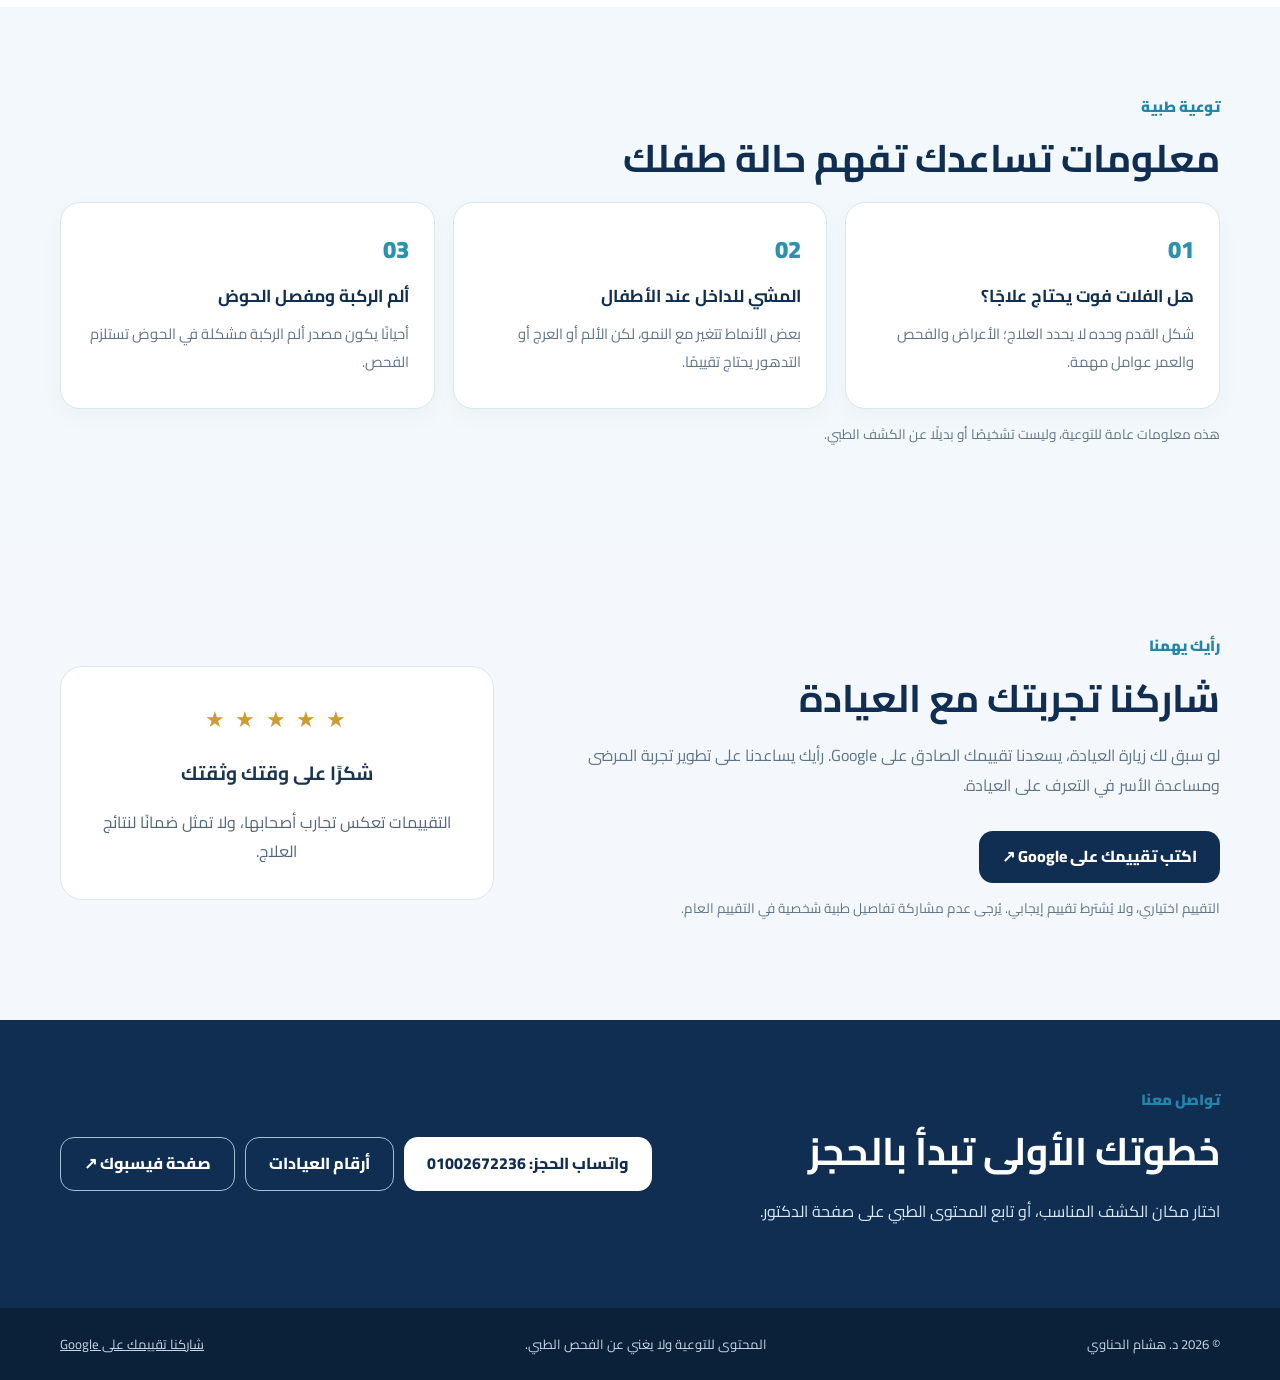
==== commit bf5d3d0a: "Add files via upload" ====
--- a/index.html
+++ b/index.html
@@ -7,19 +7,19 @@
 <meta content="index,follow,max-image-preview:large" name="robots"/><link href="https://hea30946-cpu.github.io/hesham-ElHenawy-orth-clinic/" rel="canonical"/>
 <meta content="website" property="og:type"/><meta content="ar_EG" property="og:locale"/><meta content="دكتور هشام الحناوي | دكتور عظام أطفال وتشوهات بالإسكندرية" property="og:title"/><meta content="د. هشام الحناوي | عظام الأطفال والتشوهات في الإسكندرية والبحيرة. تعرف على الخدمات والعيادات وطرق الحجز." property="og:description"/><meta content="https://hea30946-cpu.github.io/hesham-ElHenawy-orth-clinic/" property="og:url"/><meta content="https://hea30946-cpu.github.io/hesham-ElHenawy-orth-clinic/assets/doctor.jpg" property="og:image"/>
 <meta content="summary_large_image" name="twitter:card"/><meta content="دكتور هشام الحناوي | دكتور عظام أطفال وتشوهات بالإسكندرية" name="twitter:title"/><meta content="عظام الأطفال والتشوهات والعيوب الخلقية في الإسكندرية والبحيرة | مواعيد العيادات والحجز" name="twitter:description"/><meta content="https://hea30946-cpu.github.io/hesham-ElHenawy-orth-clinic/assets/doctor.jpg" name="twitter:image"/><link href="assets/logo.jpg" rel="icon" type="image/jpeg"/><link as="image" href="assets/doctor.jpg" rel="preload"/><link href="style.css" rel="stylesheet"/>
-<script type="application/ld+json">{"@context":"https://schema.org","@type":"Physician","name":"د. هشام الحناوي","alternateName":"Dr. Hesham El Henawy","description":"أخصائي جراحة العظام والكسور وتشوهات الأطفال","image":"https://hea30946-cpu.github.io/hesham-ElHenawy-orth-clinic/assets/doctor.jpg","url":"https://hea30946-cpu.github.io/hesham-ElHenawy-orth-clinic/","medicalSpecialty":"Orthopedic","inLanguage":"ar-EG","telephone":"+201002672236","sameAs":["https://www.facebook.com/share/1Y2J1oLK2K/"],"areaServed":[{"@type":"Place","name":"الإسكندرية، مصر"},{"@type":"Place","name":"البحيرة، مصر"}],"@id":"https://hea30946-cpu.github.io/hesham-ElHenawy-orth-clinic/#physician","mainEntityOfPage":"https://hea30946-cpu.github.io/hesham-ElHenawy-orth-clinic/","knowsLanguage":["ar","en"],"hasOfferCatalog":{"@type":"OfferCatalog","name":"مجالات الرعاية الطبية","itemListElement":[{"@type":"OfferCatalog","name":"تقييم تقوس الساقين عند الأطفال"},{"@type":"OfferCatalog","name":"تقييم اضطرابات المشي عند الأطفال"},{"@type":"OfferCatalog","name":"تقييم الفلات فوت عند الأطفال"},{"@type":"OfferCatalog","name":"تقييم العيوب الخلقية وتشوهات الأطراف"},{"@type":"OfferCatalog","name":"تقييم كسور وإصابات الأطفال"}]}}</script></head><body>
+<script type="application/ld+json">{"@context":"https://schema.org","@type":"Physician","name":"د. هشام الحناوي","alternateName":"Dr. Hesham El Henawy","description":"أخصائي جراحة العظام والكسور وتشوهات الأطفال","image":"https://hea30946-cpu.github.io/hesham-ElHenawy-orth-clinic/assets/doctor.jpg","url":"https://hea30946-cpu.github.io/hesham-ElHenawy-orth-clinic/","medicalSpecialty":"Orthopedic","inLanguage":"ar-EG","telephone":"+201002672236","sameAs":["https://www.facebook.com/share/1Y2J1oLK2K/"],"areaServed":[{"@type":"Place","name":"الإسكندرية، مصر"},{"@type":"Place","name":"البحيرة، مصر"}],"@id":"https://hea30946-cpu.github.io/hesham-ElHenawy-orth-clinic/#physician","mainEntityOfPage":"https://hea30946-cpu.github.io/hesham-ElHenawy-orth-clinic/","knowsLanguage":["ar","en"],"hasOfferCatalog":{"@type":"OfferCatalog","name":"مجالات الرعاية الطبية","itemListElement":[{"@type":"OfferCatalog","name":"تقييم تقوس الساقين عند الأطفال"},{"@type":"OfferCatalog","name":"تقييم اضطرابات المشي عند الأطفال"},{"@type":"OfferCatalog","name":"تقييم الفلات فوت عند الأطفال"},{"@type":"OfferCatalog","name":"تقييم العيوب الخلقية وتشوهات الأطراف"},{"@type":"OfferCatalog","name":"تقييم كسور وإصابات الأطفال"}]}}</script><script type="application/ld+json">{"@context": "https://schema.org", "@type": "FAQPage", "mainEntity": [{"@type": "Question", "name": "فين أماكن كشف عظام الأطفال في الإسكندرية؟", "acceptedAnswer": {"@type": "Answer", "text": "أماكن الكشف المذكورة على الموقع تشمل السيوف، فيكتوريا، سموحة، مستشفى سيتي وشارع 45. راجع قسم المواعيد لتأكيد المكان وطريقة الحجز."}}, {"@type": "Question", "name": "هل تقوس الساقين عند الأطفال يحتاج علاج؟", "acceptedAnswer": {"@type": "Answer", "text": "مش كل تقوس يحتاج تدخل. التقييم يعتمد على سن الطفل، وشكل التقوس، والأعراض، والفحص الطبي."}}, {"@type": "Question", "name": "إزاي أحجز كشف؟", "acceptedAnswer": {"@type": "Answer", "text": "تقدر تتواصل على واتساب للاستفسار، أو تتصل برقم الحجز الخاص بمكان الكشف المناسب لك من قسم العيادات."}}]}</script></head><body>
 <a class="skip" href="#main">تخطَّ إلى المحتوى</a>
-<header class="site-header"><div class="container header-inner"><a aria-label="الرئيسية" class="brand" href="#home"><img alt="شعار Elhenawy Ortho Clinic" height="58" src="assets/logo.jpg" width="58"/><span><strong>د. هشام الحناوي</strong><small>جراحة العظام وعظام الأطفال</small></span></a><button aria-controls="navLinks" aria-expanded="false" aria-label="فتح القائمة" class="menu-toggle" id="menuToggle">☰</button><nav aria-label="القائمة الرئيسية" id="navLinks"><a href="#about">عن الدكتور</a><a href="#services">الخدمات</a><a href="#clinics">العيادات</a><a href="#education">توعية طبية</a><a href="#reviews">تقييم العيادة</a><a class="nav-book" href="https://wa.me/201002672236?text=%D9%85%D8%B1%D8%AD%D8%A8%D8%A7%D8%8C%20%D8%A3%D8%B1%D9%8A%D8%AF%20%D8%A7%D9%84%D8%A7%D8%B3%D8%AA%D9%81%D8%B3%D8%A7%D8%B1%20%D8%B9%D9%86%20%D8%AD%D8%AC%D8%B2%20%D9%83%D8%B4%D9%81" rel="noopener noreferrer" target="_blank">حجز واتساب</a></nav></div></header>
+<header class="site-header"><div class="container header-inner"><a aria-label="الرئيسية" class="brand" href="#home"><img alt="شعار Elhenawy Ortho Clinic" height="58" src="assets/logo.jpg" width="58"/><span><strong>د. هشام الحناوي</strong><small>جراحة العظام وعظام الأطفال</small></span></a><button aria-controls="navLinks" aria-expanded="false" aria-label="فتح القائمة" class="menu-toggle" id="menuToggle">☰</button><nav aria-label="القائمة الرئيسية" id="navLinks"><a href="#about">عن الدكتور</a><a href="#find-care">كشف عظام الأطفال</a><a href="#services">الخدمات</a><a href="#clinics">العيادات</a><a href="#education">توعية طبية</a><a href="#reviews">تقييم العيادة</a><a class="nav-book" href="https://wa.me/201002672236?text=%D9%85%D8%B1%D8%AD%D8%A8%D8%A7%D8%8C%20%D8%A3%D8%B1%D9%8A%D8%AF%20%D8%A7%D9%84%D8%A7%D8%B3%D8%AA%D9%81%D8%B3%D8%A7%D8%B1%20%D8%B9%D9%86%20%D8%AD%D8%AC%D8%B2%20%D9%83%D8%B4%D9%81" rel="noopener noreferrer" target="_blank">حجز واتساب</a></nav></div></header>
 <main id="main"><section class="hero" id="home"><div class="container hero-layout"><div class="hero-copy"><span class="eyebrow"><span class="dot"></span> عظام الأطفال · التشوهات · العيوب الخلقية</span><h1>دكتور عظام أطفال وتشوهات بالإسكندرية<br/><em>خطوة صحيحة لمستقبل أفضل</em></h1><p class="micro">دكتور عظام أطفال وتشوهات في الإسكندرية — السيوف، فيكتوريا، سموحة وشارع 45</p><p class="lead">مع <strong>د. هشام الحناوي</strong>، أخصائي جراحة العظام والكسور وتشوهات الأطفال. تقييم دقيق، شرح واضح للأهل، وخطة علاج تناسب احتياجات كل طفل بعد الفحص الطبي.</p><div class="hero-actions"><a class="button button-primary" href="https://wa.me/201002672236?text=%D9%85%D8%B1%D8%AD%D8%A8%D8%A7%D8%8C%20%D8%A3%D8%B1%D9%8A%D8%AF%20%D8%A7%D9%84%D8%A7%D8%B3%D8%AA%D9%81%D8%B3%D8%A7%D8%B1%20%D8%B9%D9%86%20%D8%AD%D8%AC%D8%B2%20%D9%83%D8%B4%D9%81" rel="noopener noreferrer" target="_blank">استفسر عن الحجز عبر واتساب <span>←</span></a><a class="button button-outline" href="#services">تعرّف على الخدمات</a></div><p class="micro">التشخيص والعلاج يحددهما الفحص والتقييم الطبي لكل حالة.</p></div><div class="hero-visual"><div class="photo-frame"><img alt="الصورة الشخصية الأصلية لد. هشام الحناوي" fetchpriority="high" height="500" src="assets/doctor.jpg" width="500"/><div class="photo-label"><strong>د. هشام الحناوي</strong><span>أخصائي جراحة العظام والكسور وتشوهات الأطفال</span></div></div></div></div></section>
 <section class="trust-strip"><div class="container trust-inner"><span>تقييم طبي لكل حالة</span><span>تواصل واضح مع الأسرة</span><span>متابعة النمو والحركة</span></div></section>
 <section class="section" id="about"><div class="container about-layout"><div><span class="kicker">عن الدكتور</span><h2>الطفل مش مجرد أشعة أو تشخيص</h2><p>نهتم بفهم الشكوى وتأثيرها على الحركة والنمو، وشرح الخيارات المتاحة للأسرة، سواء كانت متابعة دورية أو علاجًا عند الحاجة.</p><div class="memberships"><h3>العضويات والزمالات المهنية</h3><ul class="credentials-list"><li>عضو الجمعية السويسرية لتثبيت الكسور</li><li>زميل الكونفدرالية الأوروبية لجراحة عظام الأطفال</li><li>عضو جمعية الشرق الأوسط لجراحة عظام الأطفال</li><li>زميل الجمعية الآسيوية لجراحة عظام الأطفال</li></ul></div></div><div class="about-panel"><img alt="اللوجو الأصلي للعيادة" loading="lazy" src="assets/logo.jpg"/><strong>Elhenawy Ortho Clinic</strong><span>خطوة صحيحة لمستقبل أفضل</span></div></div></section>
-<section class="section tint" id="services"><div class="container"><span class="kicker">مجالات الرعاية</span><h2>خدمات عظام الأطفال</h2><p class="section-lead">التقييم والمتابعة والعلاج حسب الفحص والعمر وطبيعة المشكلة.</p><div class="service-grid"><article class="service-card"><span aria-hidden="true" class="mini-icon">✳</span><h3>تقوس واعوجاج الساقين</h3><p>تقييم محور الطرف السفلي والنمو وتحديد خيارات المتابعة والعلاج.</p><a class="service-detail-link" href="bow-legs-children.html">اقرأ المزيد ←</a></article><article class="service-card"><span aria-hidden="true" class="mini-icon">✳</span><h3>المشي للداخل والخارج</h3><p>تقييم أنماط المشي والدوران في القدم والساق والفخذ.</p><a class="service-detail-link" href="intoeing-gait-children.html">اقرأ المزيد ←</a></article><article class="service-card"><span aria-hidden="true" class="mini-icon">✳</span><h3>المشي على أطراف الأصابع</h3><p>فحص نمط المشي والمرونة والعوامل التي قد تستدعي المتابعة.</p></article><article class="service-card"><span aria-hidden="true" class="mini-icon">✳</span><h3>العيوب الخلقية وتشوهات الأطراف</h3><p>تقييم التشوهات الخلقية ووضع خطة مناسبة لكل حالة.</p></article><article class="service-card"><span aria-hidden="true" class="mini-icon">✳</span><h3>كسور وإصابات الأطفال</h3><p>تقييم الكسور والإصابات ومتابعة الالتئام والوظيفة.</p></article><article class="service-card"><span aria-hidden="true" class="mini-icon">✳</span><h3>مشكلات القدم والحوض</h3><p>تقييم القدم المسطحة وانحرافات القدم وأعراض مفصل الحوض.</p></article></div><div class="service-guides"><a class="service-guide" href="pediatric-orthopedics-alexandria.html">عظام الأطفال في الإسكندرية ←</a><a class="service-guide" href="bow-legs-children.html">تقوس الساقين عند الأطفال ←</a><a class="service-guide" href="intoeing-gait-children.html">المشي للداخل عند الأطفال ←</a></div></div></section>
-<section class="section" id="clinics"><div class="container"><span class="kicker">أماكن الكشف</span><h2>المواعيد والحجز</h2><p class="section-lead">اختار العيادة الأقرب ليك واضغط اتصال للحجز، أو استفسر على واتساب 01002672236. يُرجى تأكيد المواعيد والعنوان قبل التوجه.</p><div class="clinic-grid"><article class="clinic-card"><span class="place">الإسكندرية · السيوف</span><h3>عيادات الأطباء – دوران السيوف</h3><p>أمام قرية عبد الوهاب للمشويات، فوق قطونيل، برج الأطباء</p><div class="time">السبت والاثنين — 7:00 مساءً</div><a aria-label="اتصال لحجز عيادات الأطباء – دوران السيوف" class="call" href="tel:01500051034">اتصال للحجز <span dir="ltr">01500051034</span> ↗</a><a class="map-link" href="clinic-map.html" rel="noopener noreferrer" target="_blank">موقع عيادة السيوف على Google Maps ↗</a></article><article class="clinic-card"><span class="place">الإسكندرية · مستشفى سيتي</span><h3>مستشفى سيتي</h3><p>يرجى تأكيد العنوان عند الحجز</p><div class="time">السبت — 9:00 مساءً | الخميس — 8:30 مساءً</div><a aria-label="اتصال لحجز مستشفى سيتي" class="call" href="tel:16911">اتصال للحجز <span dir="ltr">16911</span> ↗</a></article><article class="clinic-card"><span class="place">الإسكندرية · فيكتوريا</span><h3>مركز جراحة العظام</h3><p>شارع الجلاء، أمام معامل صفوت شاكر</p><div class="time">الثلاثاء — 6:00 إلى 9:00 مساءً</div><a aria-label="اتصال لحجز مركز جراحة العظام" class="call" href="tel:01011472504">اتصال للحجز <span dir="ltr">01011472504</span> ↗</a></article><article class="clinic-card"><span class="place">الإسكندرية · سموحة</span><h3>المركز الطبي الجديد</h3><p>أمام مديرية الأمن</p><div class="time">الخميس — 6:00 إلى 7:30 مساءً</div><a aria-label="اتصال لحجز المركز الطبي الجديد" class="call" href="tel:15853">اتصال للحجز <span dir="ltr">15853</span> ↗</a></article><article class="clinic-card"><span class="place">الإسكندرية · شارع 45</span><h3>مستشفى عقبة بن نافع</h3><p>شارع 45، الإسكندرية</p><div class="time">الثلاثاء — 9:30 مساءً</div><a aria-label="اتصال لحجز مستشفى عقبة بن نافع" class="call" href="tel:01144477718">اتصال للحجز <span dir="ltr">01144477718</span> ↗</a></article><article class="clinic-card pending"><span class="place">البحيرة · إدكو</span><h3>مركز د. سعيد عرابي</h3><p>بيانات الحجز والموعد تحتاج تأكيدًا قبل إضافتها.</p><div class="time">للاستفسار تواصل مع الصفحة</div><a class="call" href="https://www.facebook.com/share/1Y2J1oLK2K/" rel="noopener noreferrer" target="_blank">التواصل عبر فيسبوك ↗</a></article></div><p class="note">مواعيد الحجز قابلة للتغيير. لا تعتمد على الموقع وحده لتأكيد الحجز.</p></div></section>
+<section class="section tint" id="services"><div class="container"><span class="kicker">مجالات الرعاية</span><h2>خدمات عظام الأطفال</h2><p class="section-lead">التقييم والمتابعة والعلاج حسب الفحص والعمر وطبيعة المشكلة.</p><div class="service-grid"><article class="service-card"><span aria-hidden="true" class="mini-icon">✳</span><h3>تقوس واعوجاج الساقين</h3><p>تقييم محور الطرف السفلي والنمو وتحديد خيارات المتابعة والعلاج.</p><a class="service-detail-link" href="bow-legs-children.html">اقرأ المزيد ←</a></article><article class="service-card"><span aria-hidden="true" class="mini-icon">✳</span><h3>المشي للداخل والخارج</h3><p>تقييم أنماط المشي والدوران في القدم والساق والفخذ.</p><a class="service-detail-link" href="intoeing-gait-children.html">اقرأ المزيد ←</a></article><article class="service-card"><span aria-hidden="true" class="mini-icon">✳</span><h3>المشي على أطراف الأصابع</h3><p>فحص نمط المشي والمرونة والعوامل التي قد تستدعي المتابعة.</p></article><article class="service-card"><span aria-hidden="true" class="mini-icon">✳</span><h3>العيوب الخلقية وتشوهات الأطراف</h3><p>تقييم التشوهات الخلقية ووضع خطة مناسبة لكل حالة.</p></article><article class="service-card"><span aria-hidden="true" class="mini-icon">✳</span><h3>كسور وإصابات الأطفال</h3><p>تقييم الكسور والإصابات ومتابعة الالتئام والوظيفة.</p></article><article class="service-card"><span aria-hidden="true" class="mini-icon">✳</span><h3>مشكلات القدم والحوض</h3><p>تقييم القدم المسطحة وانحرافات القدم وأعراض مفصل الحوض.</p></article></div><div class="service-guides"><a class="service-guide" href="pediatric-orthopedics-alexandria.html">عظام الأطفال في الإسكندرية ←</a><a class="service-guide" href="bow-legs-children.html">تقوس الساقين عند الأطفال ←</a><a class="service-guide" href="intoeing-gait-children.html">المشي للداخل عند الأطفال ←</a></div></div></section><section class="section" id="find-care"><div class="container"><span class="kicker">عظام الأطفال في الإسكندرية والبحيرة</span><h2>بتدور على كشف عظام أطفال لطفلك؟</h2><p class="section-lead">لو طفلك عنده تقوس في الساقين، تغير في طريقة المشي، فلات فوت مصحوب بألم، أو مشكلة في حركة الطرف، تقدر تتعرف على مجالات الكشف وأماكن العيادات قبل الحجز.</p><div class="service-grid"><article class="service-card"><h3>دكتور عظام أطفال في الإسكندرية</h3><p>تعرف على طبيعة الكشف وأماكن العيادات في السيوف وفيكتوريا وسموحة وشارع 45.</p><a class="service-detail-link" href="pediatric-orthopedics-alexandria.html">تفاصيل الكشف وأماكن العيادات ←</a></article><article class="service-card"><h3>تقوس الساقين عند الأطفال</h3><p>متى يكون التقوس جزءًا من النمو الطبيعي، ومتى يحتاج إلى تقييم طبي؟</p><a class="service-detail-link" href="bow-legs-children.html">اقرأ عن تقوس الساقين ←</a></article><article class="service-card"><h3>المشي للداخل عند الأطفال</h3><p>تعرف على الأسباب الشائعة لتغير اتجاه القدم أثناء المشي ومتى يلزم الفحص.</p><a class="service-detail-link" href="intoeing-gait-children.html">اقرأ عن المشي للداخل ←</a></article></div><div class="hero-actions" style="margin-top:24px"><a class="button button-primary" href="https://wa.me/201002672236?text=مرحبا، أريد الاستفسار عن حجز كشف عظام أطفال" rel="noopener noreferrer" target="_blank">استفسر عن حجز كشف عبر واتساب ←</a><a class="button button-outline" href="#clinics">شوف مواعيد وأماكن الكشف</a></div></div></section>
+<section class="section" id="clinics"><div class="container"><span class="kicker">أماكن الكشف</span><h2>المواعيد والحجز</h2><p class="section-lead">اختار العيادة الأقرب ليك واضغط اتصال للحجز، أو استفسر على واتساب 01002672236. يُرجى تأكيد المواعيد والعنوان قبل التوجه.</p><div class="clinic-grid"><article class="clinic-card"><span class="place">الإسكندرية · السيوف</span><h3>عيادات الأطباء – دوران السيوف</h3><p>أمام قرية عبد الوهاب للمشويات، فوق قطونيل، برج الأطباء</p><div class="time">السبت والاثنين — 7:00 مساءً</div><a aria-label="اتصال لحجز عيادات الأطباء – دوران السيوف" class="call" href="tel:01500051034">اتصال للحجز <span dir="ltr">01500051034</span> ↗</a><a class="map-link" href="clinic-map.html" rel="noopener noreferrer" target="_blank">موقع عيادة السيوف على Google Maps ↗</a></article><article class="clinic-card"><span class="place">الإسكندرية · مستشفى سيتي</span><h3>مستشفى سيتي</h3><p>يرجى تأكيد العنوان عند الحجز</p><div class="time">السبت — 9:00 مساءً | الخميس — 8:30 مساءً</div><a aria-label="اتصال لحجز مستشفى سيتي" class="call" href="tel:16911">اتصال للحجز <span dir="ltr">16911</span> ↗</a></article><article class="clinic-card"><span class="place">الإسكندرية · فيكتوريا</span><h3>مركز جراحة العظام</h3><p>شارع الجلاء، أمام معامل صفوت شاكر</p><div class="time">الثلاثاء — 6:00 إلى 9:00 مساءً</div><a aria-label="اتصال لحجز مركز جراحة العظام" class="call" href="tel:01011472504">اتصال للحجز <span dir="ltr">01011472504</span> ↗</a></article><article class="clinic-card"><span class="place">الإسكندرية · سموحة</span><h3>المركز الطبي الجديد</h3><p>أمام مديرية الأمن</p><div class="time">الخميس — 6:00 إلى 7:30 مساءً</div><a aria-label="اتصال لحجز المركز الطبي الجديد" class="call" href="tel:15853">اتصال للحجز <span dir="ltr">15853</span> ↗</a></article><article class="clinic-card"><span class="place">الإسكندرية · شارع 45</span><h3>مستشفى عقبة بن نافع</h3><p>شارع 45، الإسكندرية</p><div class="time">الثلاثاء — 9:30 مساءً</div><a aria-label="اتصال لحجز مستشفى عقبة بن نافع" class="call" href="tel:01144477718">اتصال للحجز <span dir="ltr">01144477718</span> ↗</a></article><article class="clinic-card pending"><span class="place">البحيرة · إدكو</span><h3>مركز د. سعيد عرابي</h3><p>بيانات الحجز والموعد تحتاج تأكيدًا قبل إضافتها.</p><div class="time">للاستفسار تواصل مع الصفحة</div><a class="call" href="https://www.facebook.com/share/1Y2J1oLK2K/" rel="noopener noreferrer" target="_blank">التواصل عبر فيسبوك ↗</a></article></div><p class="note">مواعيد الحجز قابلة للتغيير. لا تعتمد على الموقع وحده لتأكيد الحجز.</p></div></section><section class="section tint" id="faq"><div class="container"><span class="kicker">أسئلة شائعة</span><h2>أسئلة الأهالي عن كشف عظام الأطفال</h2><div class="education-grid"><article><h3>فين أماكن كشف عظام الأطفال في الإسكندرية؟</h3><p>أماكن الكشف المذكورة على الموقع تشمل السيوف، فيكتوريا، سموحة، مستشفى سيتي وشارع 45. راجع قسم المواعيد لتأكيد المكان وطريقة الحجز.</p></article><article><h3>هل تقوس الساقين عند الأطفال يحتاج علاج؟</h3><p>مش كل تقوس يحتاج تدخل. التقييم يعتمد على سن الطفل، وشكل التقوس، والأعراض، والفحص الطبي.</p></article><article><h3>إزاي أحجز كشف؟</h3><p>تقدر تتواصل على واتساب للاستفسار، أو تتصل برقم الحجز الخاص بمكان الكشف المناسب لك من قسم العيادات.</p></article></div><p class="note">المعلومات للتوعية ولا تغني عن الكشف الطبي.</p></div></section>
 <div style="text-align:center; margin:20px auto;">
 <a href="clinic-map.html" rel="noopener noreferrer" style="display:inline-block;background:#12345b;color:white;padding:14px 24px;border-radius:12px;text-decoration:none;font-weight:bold;" target="_blank">
     📍 موقع عيادة السيوف على الخريطة
   </a>
 </div>
 <section class="section tint" id="education"><div class="container"><span class="kicker">توعية طبية</span><h2>معلومات تساعدك تفهم حالة طفلك</h2><div class="education-grid"><article><span class="number">01</span><h3>هل الفلات فوت يحتاج علاجًا؟</h3><p>شكل القدم وحده لا يحدد العلاج؛ الأعراض والفحص والعمر عوامل مهمة.</p></article><article><span class="number">02</span><h3>المشي للداخل عند الأطفال</h3><p>بعض الأنماط تتغير مع النمو، لكن الألم أو العرج أو التدهور يحتاج تقييمًا.</p></article><article><span class="number">03</span><h3>ألم الركبة ومفصل الحوض</h3><p>أحيانًا يكون مصدر ألم الركبة مشكلة في الحوض تستلزم الفحص.</p></article></div><p class="note">هذه معلومات عامة للتوعية، وليست تشخيصًا أو بديلًا عن الكشف الطبي.</p></div></section>
-<section class="section reviews-section" id="reviews"><div class="container review-layout"><div><span class="kicker">رأيك يهمنا</span><h2>شاركنا تجربتك مع العيادة</h2><p class="section-lead">لو سبق لك زيارة العيادة، يسعدنا تقييمك الصادق على Google. رأيك يساعدنا على تطوير تجربة المرضى ومساعدة الأسر في التعرف على العيادة.</p><a class="button button-primary" href="https://g.page/r/CTvTV0ZYHEYXEBM/review" rel="noopener noreferrer" target="_blank">اكتب تقييمك على Google ↗</a><p class="micro">التقييم اختياري، ولا يُشترط تقييم إيجابي. يُرجى عدم مشاركة تفاصيل طبية شخصية في التقييم العام.</p></div><div class="review-side"><div aria-hidden="true" class="review-symbol">★ ★ ★ ★ ★</div><strong>شكرًا على وقتك وثقتك</strong><span>التقييمات تعكس تجارب أصحابها، ولا تمثل ضمانًا لنتائج العلاج.</span></div></div></section><section class="contact-section" id="contact"><div class="container contact-layout"><div><span class="kicker">تواصل معنا</span><h2>خطوتك الأولى تبدأ بالحجز</h2><p>اختار مكان الكشف المناسب، أو تابع المحتوى الطبي على صفحة الدكتور.</p></div><div class="contact-buttons"><a class="button button-light" href="https://wa.me/201002672236?text=%D9%85%D8%B1%D8%AD%D8%A8%D8%A7%D8%8C%20%D8%A3%D8%B1%D9%8A%D8%AF%20%D8%A7%D9%84%D8%A7%D8%B3%D8%AA%D9%81%D8%B3%D8%A7%D8%B1%20%D8%B9%D9%86%20%D8%AD%D8%AC%D8%B2%20%D9%83%D8%B4%D9%81" rel="noopener noreferrer" target="_blank">واتساب الحجز: 01002672236</a><a class="button button-ghost" href="#clinics">أرقام العيادات</a><a class="button button-ghost" href="https://www.facebook.com/share/1Y2J1oLK2K/" rel="noopener noreferrer" target="_blank">صفحة فيسبوك ↗</a></div></div></section></main>
-<footer><div class="container footer-inner"><span>© <span id="year">2026</span> د. هشام الحناوي</span><span>المحتوى للتوعية ولا يغني عن الفحص الطبي.</span><a href="https://g.page/r/CTvTV0ZYHEYXEBM/review" rel="noopener noreferrer" target="_blank">شاركنا تقييمك على Google</a></div></footer><a aria-label="استفسر عن الحجز عبر واتساب" class="floating-book" href="https://wa.me/201002672236?text=%D9%85%D8%B1%D8%AD%D8%A8%D8%A7%D8%8C%20%D8%A3%D8%B1%D9%8A%D8%AF%20%D8%A7%D9%84%D8%A7%D8%B3%D8%AA%D9%81%D8%B3%D8%A7%D8%B1%20%D8%B9%D9%86%20%D8%AD%D8%AC%D8%B2%20%D9%83%D8%B4%D9%81" rel="noopener noreferrer" target="_blank">واتساب الحجز</a><script defer="" src="script.js"></script></body></html>
+<section class="section reviews-section" id="reviews"><div class="container review-layout"><div><span class="kicker">رأيك يهمنا</span><h2>شاركنا تجربتك مع العيادة</h2><p class="section-lead">لو سبق لك زيارة العيادة، يسعدنا تقييمك الصادق على Google. رأيك يساعدنا على تطوير تجربة المرضى ومساعدة الأسر في التعرف على العيادة.</p><a class="button button-primary" href="https://search.google.com/local/writereview?placeid=ChIJ5Zxz-drD9RQRO9NXRlgcRhc" rel="noopener noreferrer" target="_blank">اكتب تقييمك على Google ↗</a><p class="micro">التقييم اختياري، ولا يُشترط تقييم إيجابي. يُرجى عدم مشاركة تفاصيل طبية شخصية في التقييم العام.</p></div><div class="review-side"><div aria-hidden="true" class="review-symbol">★ ★ ★ ★ ★</div><strong>شكرًا على وقتك وثقتك</strong><span>التقييمات تعكس تجارب أصحابها، ولا تمثل ضمانًا لنتائج العلاج.</span></div></div></section><section class="contact-section" id="contact"><div class="container contact-layout"><div><span class="kicker">تواصل معنا</span><h2>خطوتك الأولى تبدأ بالحجز</h2><p>اختار مكان الكشف المناسب، أو تابع المحتوى الطبي على صفحة الدكتور.</p></div><div class="contact-buttons"><a class="button button-light" href="https://wa.me/201002672236?text=%D9%85%D8%B1%D8%AD%D8%A8%D8%A7%D8%8C%20%D8%A3%D8%B1%D9%8A%D8%AF%20%D8%A7%D9%84%D8%A7%D8%B3%D8%AA%D9%81%D8%B3%D8%A7%D8%B1%20%D8%B9%D9%86%20%D8%AD%D8%AC%D8%B2%20%D9%83%D8%B4%D9%81" rel="noopener noreferrer" target="_blank">واتساب الحجز: 01002672236</a><a class="button button-ghost" href="#clinics">أرقام العيادات</a><a class="button button-ghost" href="https://www.facebook.com/share/1Y2J1oLK2K/" rel="noopener noreferrer" target="_blank">صفحة فيسبوك ↗</a></div></div></section></main>
+<footer><div class="container footer-inner"><span>© <span id="year">2026</span> د. هشام الحناوي</span><span>المحتوى للتوعية ولا يغني عن الفحص الطبي.</span><a href="https://search.google.com/local/writereview?placeid=ChIJ5Zxz-drD9RQRO9NXRlgcRhc" rel="noopener noreferrer" target="_blank">شاركنا تقييمك على Google</a></div></footer><a aria-label="استفسر عن الحجز عبر واتساب" class="floating-book" href="https://wa.me/201002672236?text=%D9%85%D8%B1%D8%AD%D8%A8%D8%A7%D8%8C%20%D8%A3%D8%B1%D9%8A%D8%AF%20%D8%A7%D9%84%D8%A7%D8%B3%D8%AA%D9%81%D8%B3%D8%A7%D8%B1%20%D8%B9%D9%86%20%D8%AD%D8%AC%D8%B2%20%D9%83%D8%B4%D9%81" rel="noopener noreferrer" target="_blank">واتساب الحجز</a><script defer="" src="script.js"></script></body></html>
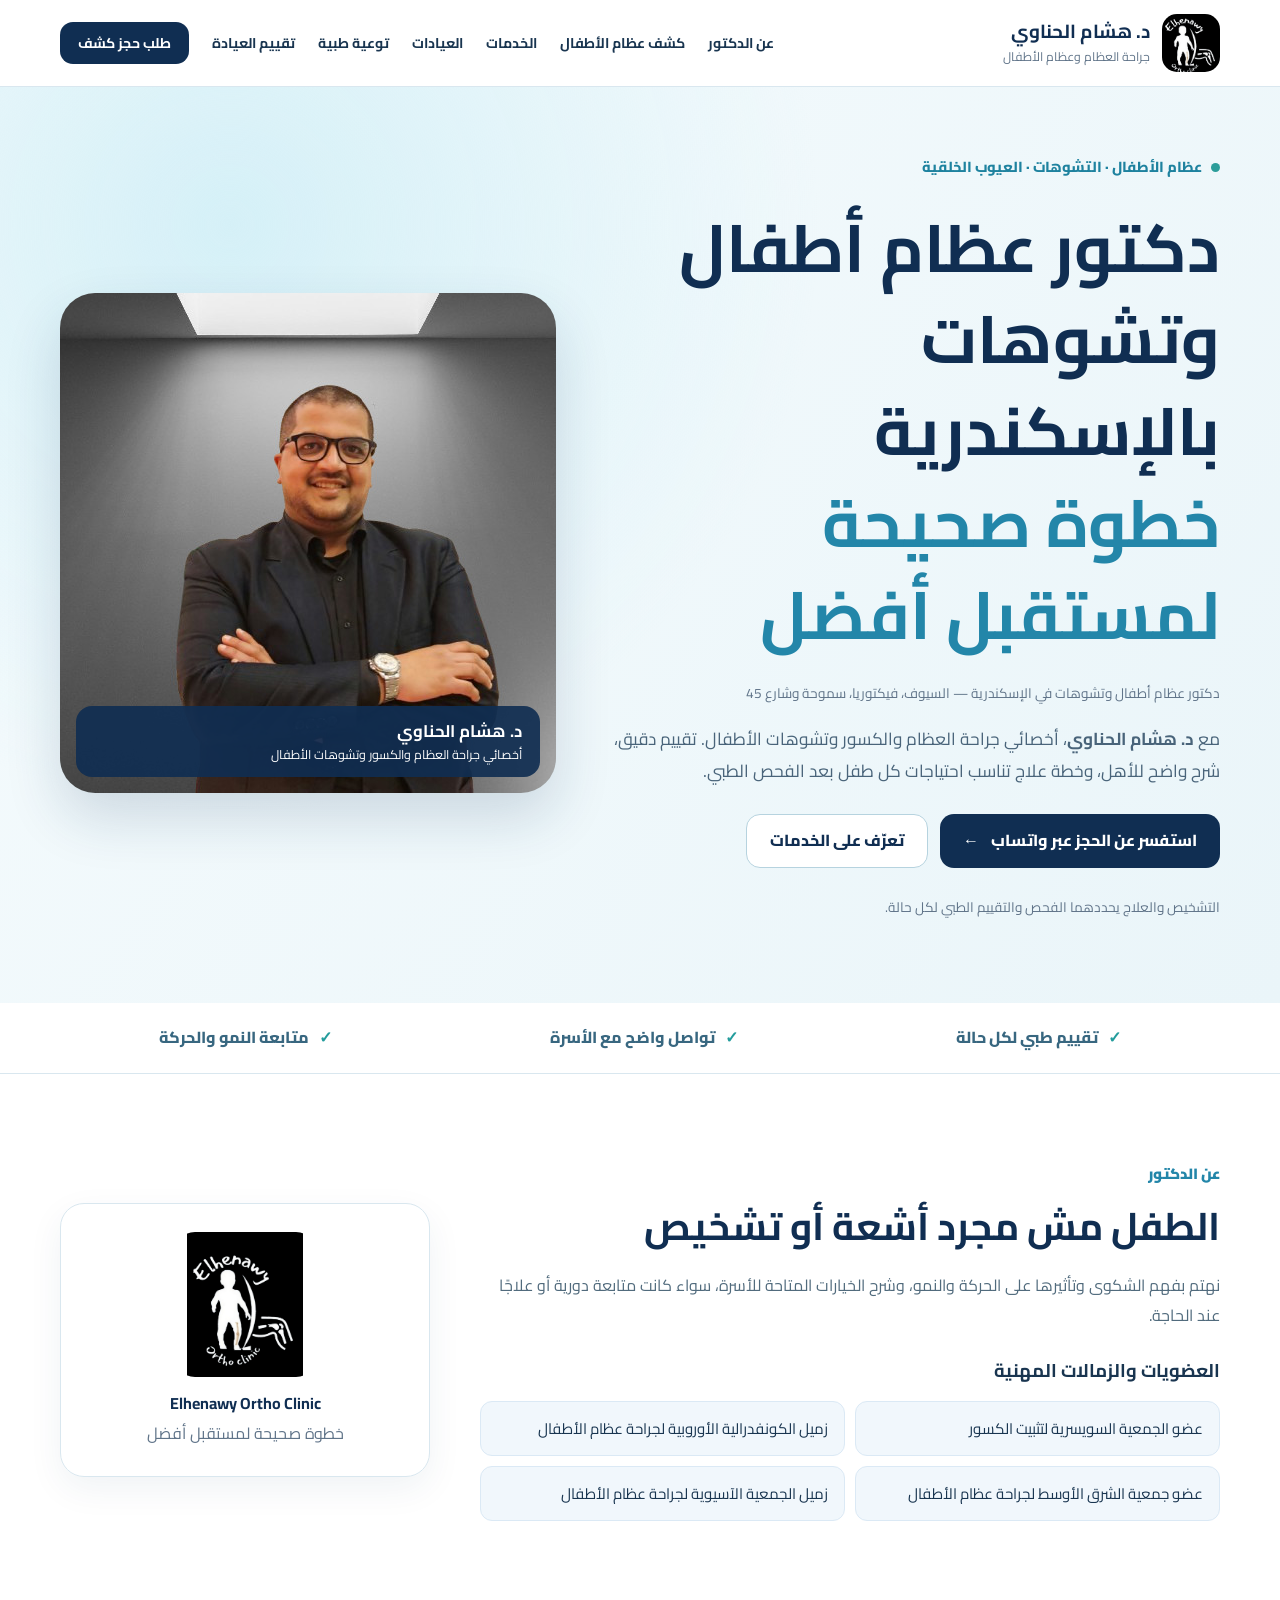
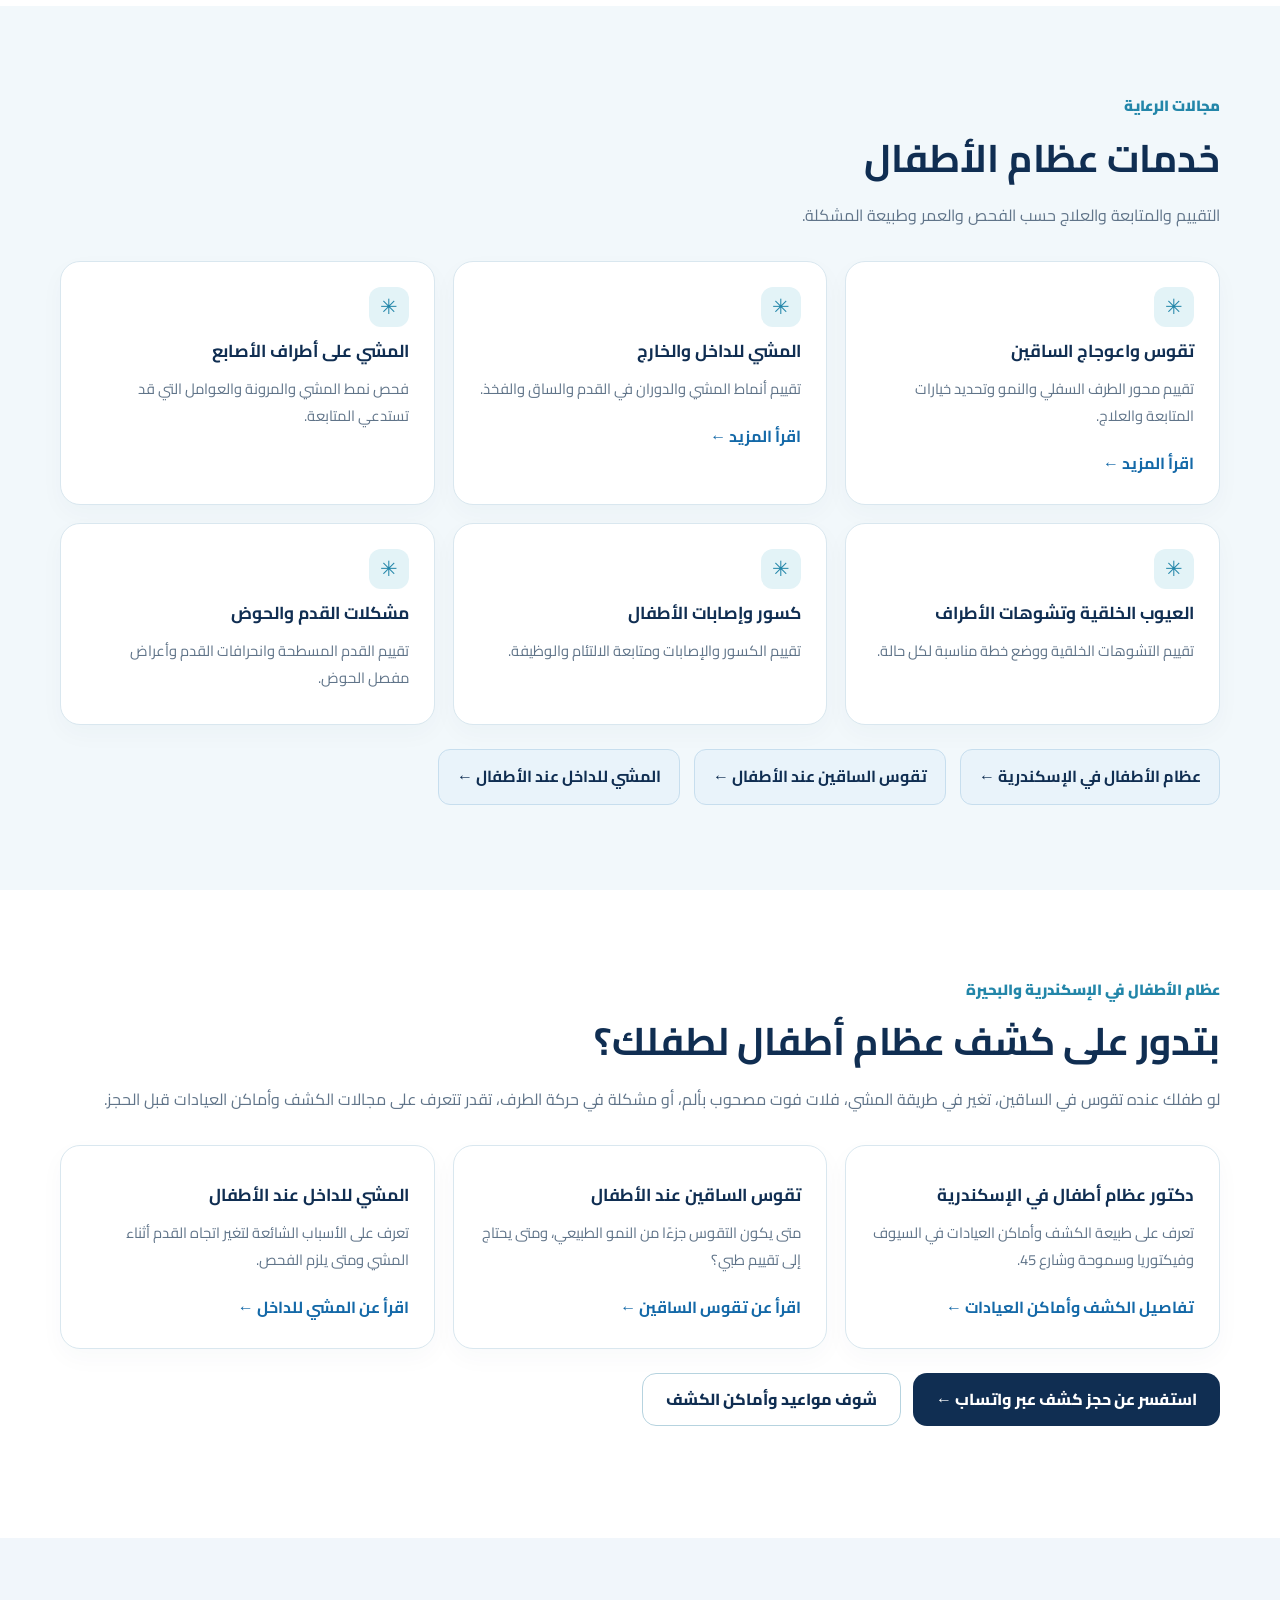
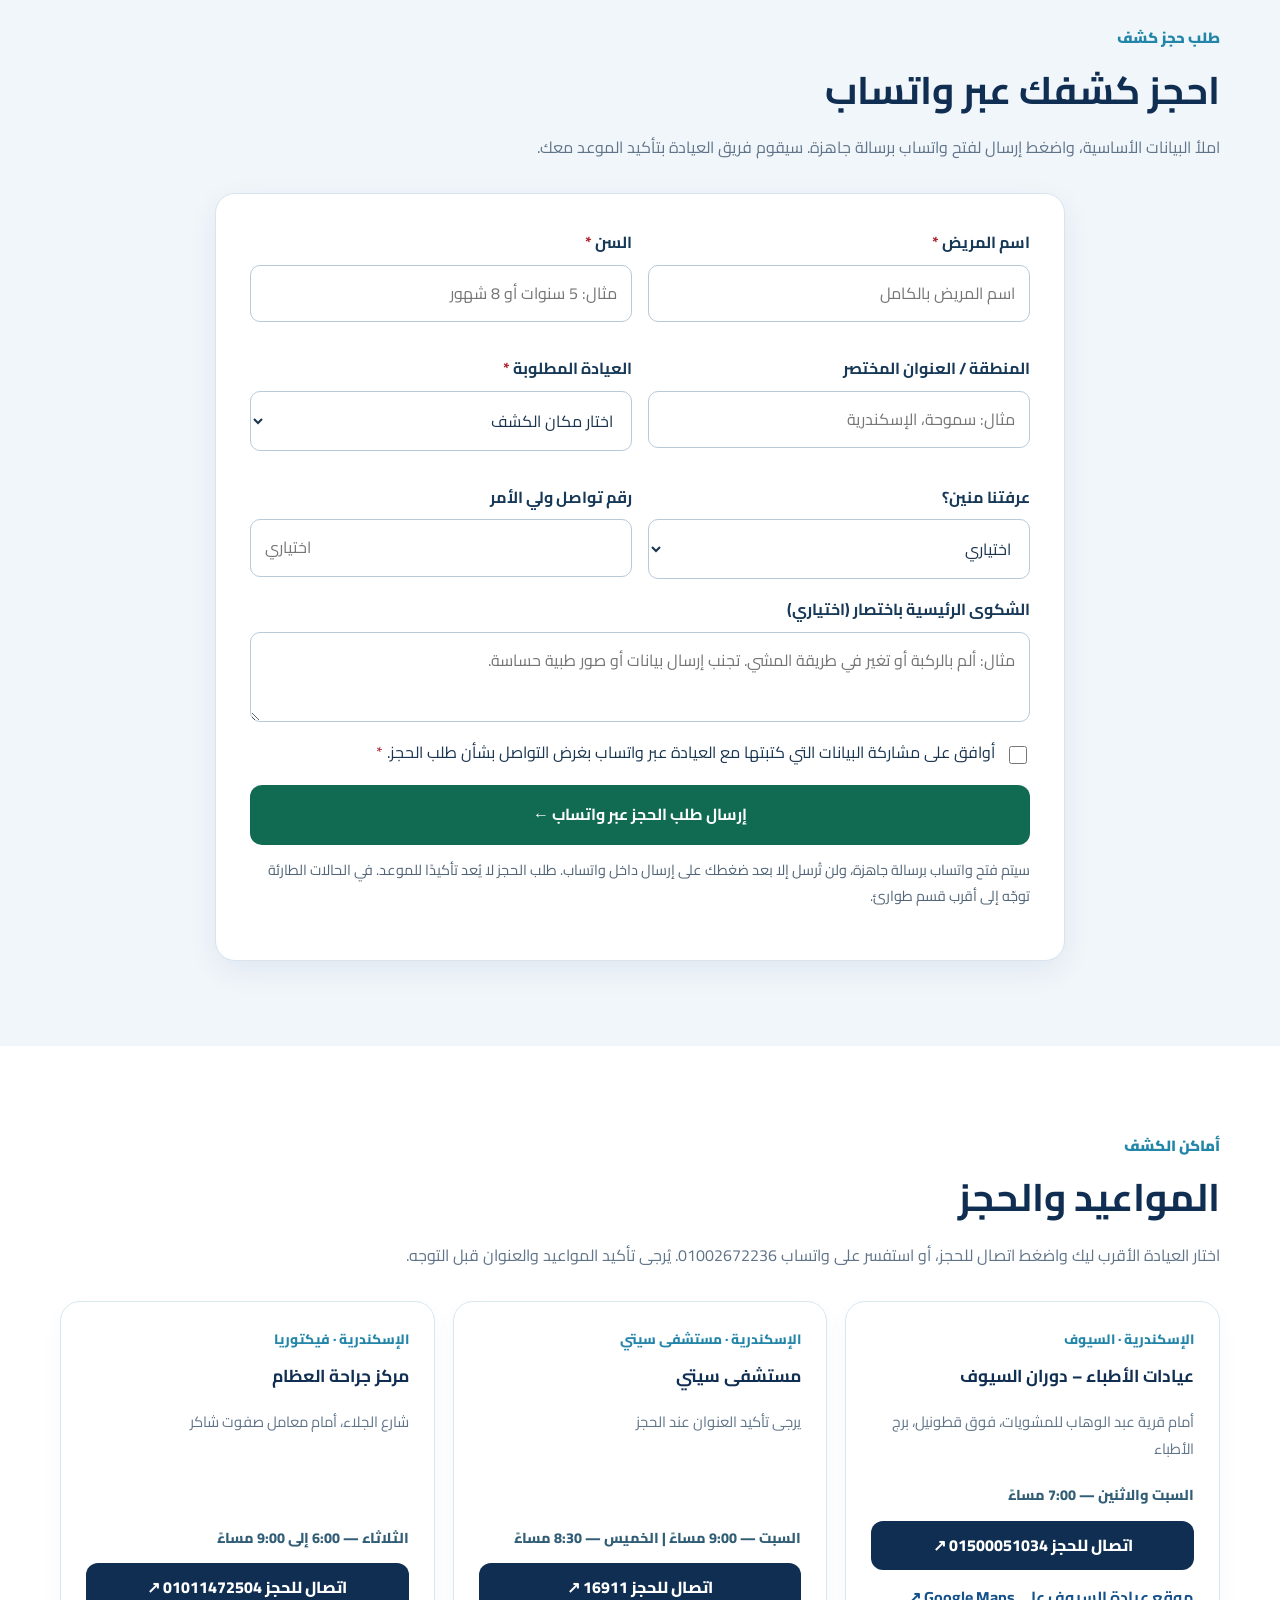
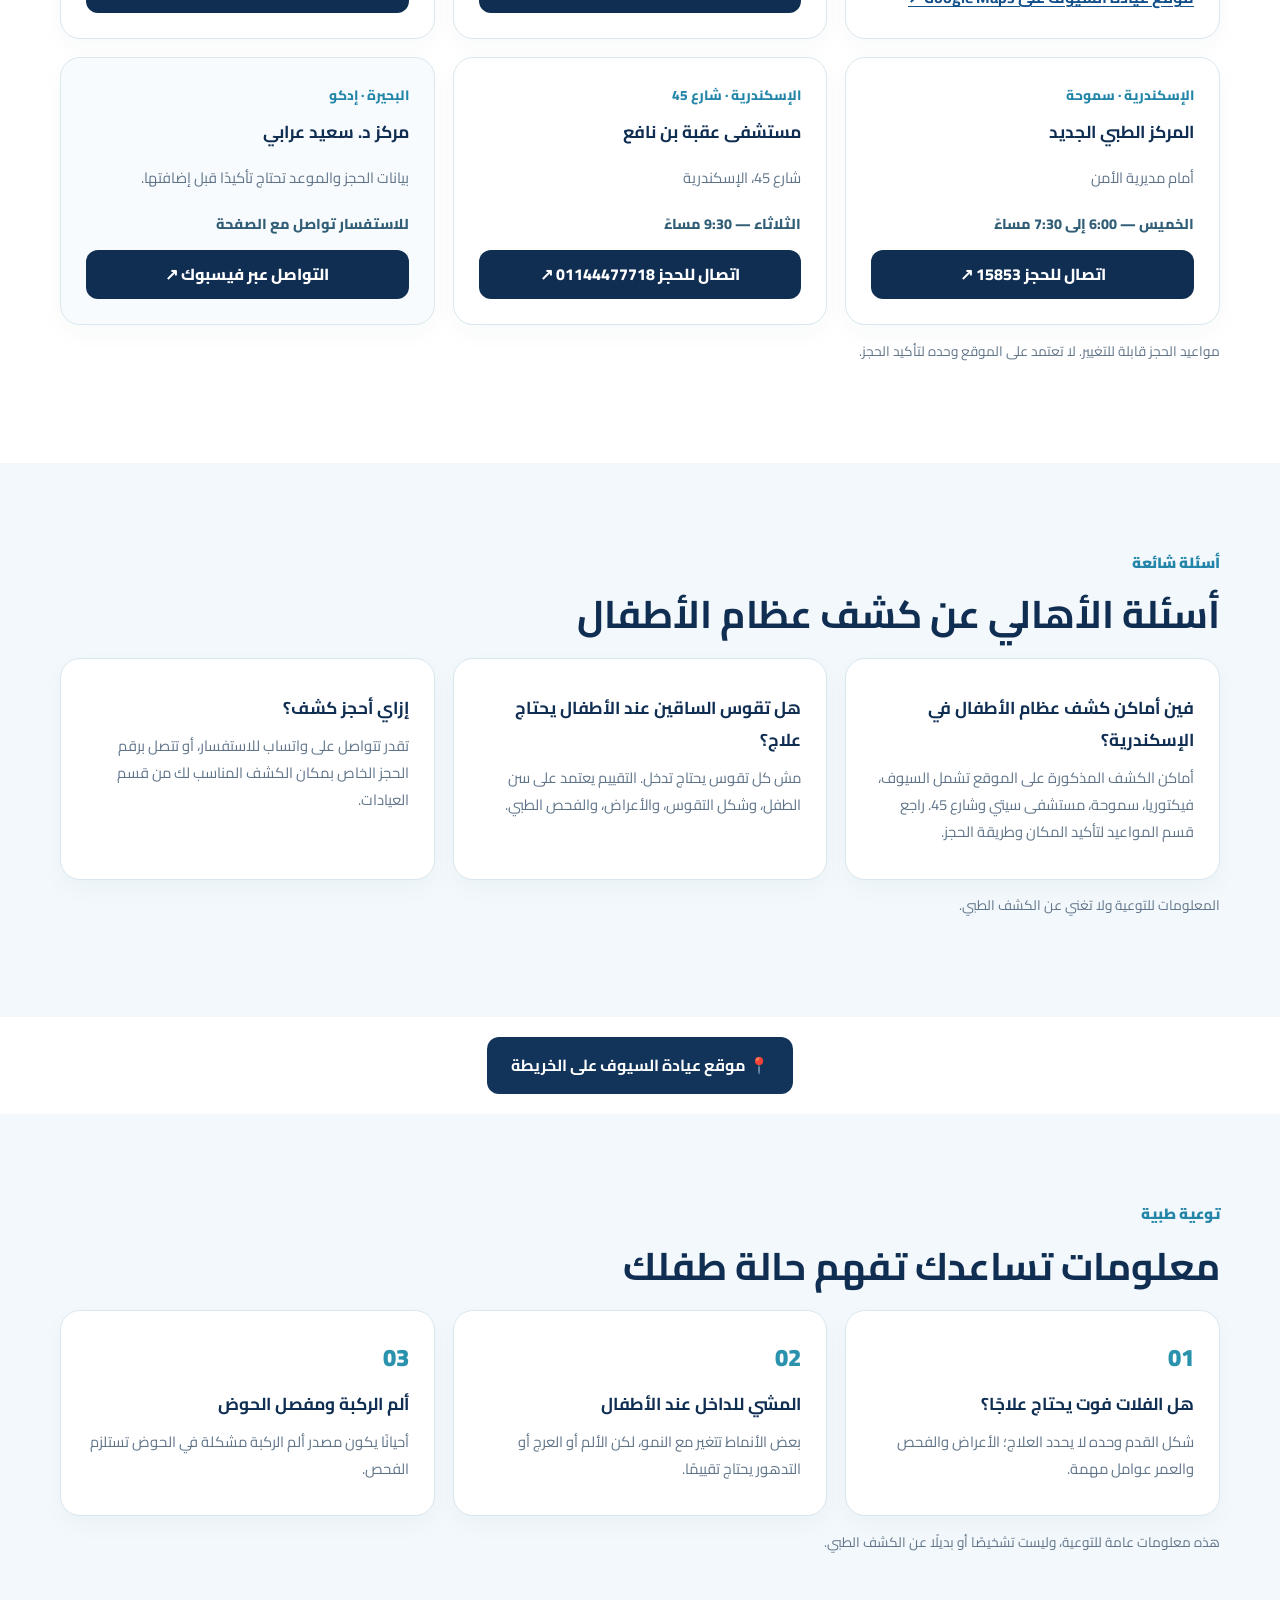
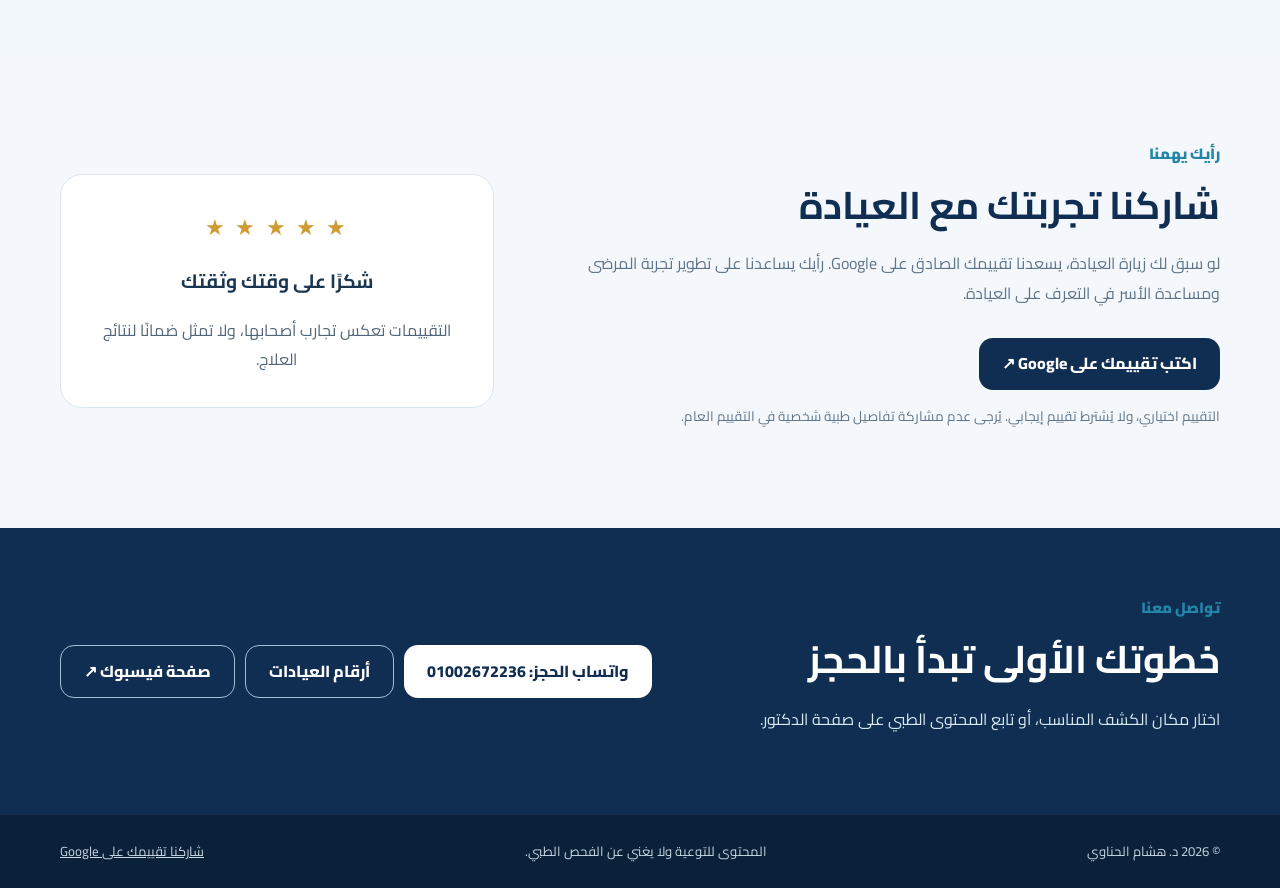
==== commit 271a45d4: "Add files via upload" ====
--- a/index.html
+++ b/index.html
@@ -1,19 +1,75 @@
 <!DOCTYPE html>
 
 <html dir="rtl" lang="ar"><head>
+<!-- Google Tag Manager -->
+<script>(function(w,d,s,l,i){w[l]=w[l]||[];w[l].push({'gtm.start':new Date().getTime(),event:'gtm.js'});var f=d.getElementsByTagName(s)[0],j=d.createElement(s),dl=l!='dataLayer'?'&l='+l:'';j.async=true;j.src='https://www.googletagmanager.com/gtm.js?id='+i+dl;f.parentNode.insertBefore(j,f);})(window,document,'script','dataLayer','GTM-PX8N66KV');</script>
+<!-- End Google Tag Manager -->
+
 <meta charset="utf-8"/><meta content="width=device-width,initial-scale=1" name="viewport"/><meta content="#102e52" name="theme-color"/>
 <title>دكتور هشام الحناوي | دكتور عظام أطفال وتشوهات بالإسكندرية</title>
 <meta content="دكتور هشام الحناوي، أخصائي جراحة العظام والكسور وتشوهات الأطفال بالإسكندرية والبحيرة. تقييم تقوس الساقين، الفلات فوت، المشي للداخل، العيوب الخلقية وكسور الأطفال. أماكن العيادات ومواعيد الحجز." name="description"/>
 <meta content="index,follow,max-image-preview:large" name="robots"/><link href="https://hea30946-cpu.github.io/hesham-ElHenawy-orth-clinic/" rel="canonical"/>
 <meta content="website" property="og:type"/><meta content="ar_EG" property="og:locale"/><meta content="دكتور هشام الحناوي | دكتور عظام أطفال وتشوهات بالإسكندرية" property="og:title"/><meta content="د. هشام الحناوي | عظام الأطفال والتشوهات في الإسكندرية والبحيرة. تعرف على الخدمات والعيادات وطرق الحجز." property="og:description"/><meta content="https://hea30946-cpu.github.io/hesham-ElHenawy-orth-clinic/" property="og:url"/><meta content="https://hea30946-cpu.github.io/hesham-ElHenawy-orth-clinic/assets/doctor.jpg" property="og:image"/>
 <meta content="summary_large_image" name="twitter:card"/><meta content="دكتور هشام الحناوي | دكتور عظام أطفال وتشوهات بالإسكندرية" name="twitter:title"/><meta content="عظام الأطفال والتشوهات والعيوب الخلقية في الإسكندرية والبحيرة | مواعيد العيادات والحجز" name="twitter:description"/><meta content="https://hea30946-cpu.github.io/hesham-ElHenawy-orth-clinic/assets/doctor.jpg" name="twitter:image"/><link href="assets/logo.jpg" rel="icon" type="image/jpeg"/><link as="image" href="assets/doctor.jpg" rel="preload"/><link href="style.css" rel="stylesheet"/>
-<script type="application/ld+json">{"@context":"https://schema.org","@type":"Physician","name":"د. هشام الحناوي","alternateName":"Dr. Hesham El Henawy","description":"أخصائي جراحة العظام والكسور وتشوهات الأطفال","image":"https://hea30946-cpu.github.io/hesham-ElHenawy-orth-clinic/assets/doctor.jpg","url":"https://hea30946-cpu.github.io/hesham-ElHenawy-orth-clinic/","medicalSpecialty":"Orthopedic","inLanguage":"ar-EG","telephone":"+201002672236","sameAs":["https://www.facebook.com/share/1Y2J1oLK2K/"],"areaServed":[{"@type":"Place","name":"الإسكندرية، مصر"},{"@type":"Place","name":"البحيرة، مصر"}],"@id":"https://hea30946-cpu.github.io/hesham-ElHenawy-orth-clinic/#physician","mainEntityOfPage":"https://hea30946-cpu.github.io/hesham-ElHenawy-orth-clinic/","knowsLanguage":["ar","en"],"hasOfferCatalog":{"@type":"OfferCatalog","name":"مجالات الرعاية الطبية","itemListElement":[{"@type":"OfferCatalog","name":"تقييم تقوس الساقين عند الأطفال"},{"@type":"OfferCatalog","name":"تقييم اضطرابات المشي عند الأطفال"},{"@type":"OfferCatalog","name":"تقييم الفلات فوت عند الأطفال"},{"@type":"OfferCatalog","name":"تقييم العيوب الخلقية وتشوهات الأطراف"},{"@type":"OfferCatalog","name":"تقييم كسور وإصابات الأطفال"}]}}</script><script type="application/ld+json">{"@context": "https://schema.org", "@type": "FAQPage", "mainEntity": [{"@type": "Question", "name": "فين أماكن كشف عظام الأطفال في الإسكندرية؟", "acceptedAnswer": {"@type": "Answer", "text": "أماكن الكشف المذكورة على الموقع تشمل السيوف، فيكتوريا، سموحة، مستشفى سيتي وشارع 45. راجع قسم المواعيد لتأكيد المكان وطريقة الحجز."}}, {"@type": "Question", "name": "هل تقوس الساقين عند الأطفال يحتاج علاج؟", "acceptedAnswer": {"@type": "Answer", "text": "مش كل تقوس يحتاج تدخل. التقييم يعتمد على سن الطفل، وشكل التقوس، والأعراض، والفحص الطبي."}}, {"@type": "Question", "name": "إزاي أحجز كشف؟", "acceptedAnswer": {"@type": "Answer", "text": "تقدر تتواصل على واتساب للاستفسار، أو تتصل برقم الحجز الخاص بمكان الكشف المناسب لك من قسم العيادات."}}]}</script></head><body>
+<script type="application/ld+json">{"@context":"https://schema.org","@type":"Physician","name":"د. هشام الحناوي","alternateName":"Dr. Hesham El Henawy","description":"أخصائي جراحة العظام والكسور وتشوهات الأطفال","image":"https://hea30946-cpu.github.io/hesham-ElHenawy-orth-clinic/assets/doctor.jpg","url":"https://hea30946-cpu.github.io/hesham-ElHenawy-orth-clinic/","medicalSpecialty":"Orthopedic","inLanguage":"ar-EG","telephone":"+201002672236","sameAs":["https://www.facebook.com/share/1Y2J1oLK2K/"],"areaServed":[{"@type":"Place","name":"الإسكندرية، مصر"},{"@type":"Place","name":"البحيرة، مصر"}],"@id":"https://hea30946-cpu.github.io/hesham-ElHenawy-orth-clinic/#physician","mainEntityOfPage":"https://hea30946-cpu.github.io/hesham-ElHenawy-orth-clinic/","knowsLanguage":["ar","en"],"hasOfferCatalog":{"@type":"OfferCatalog","name":"مجالات الرعاية الطبية","itemListElement":[{"@type":"OfferCatalog","name":"تقييم تقوس الساقين عند الأطفال"},{"@type":"OfferCatalog","name":"تقييم اضطرابات المشي عند الأطفال"},{"@type":"OfferCatalog","name":"تقييم الفلات فوت عند الأطفال"},{"@type":"OfferCatalog","name":"تقييم العيوب الخلقية وتشوهات الأطراف"},{"@type":"OfferCatalog","name":"تقييم كسور وإصابات الأطفال"}]}}</script><script type="application/ld+json">{"@context": "https://schema.org", "@type": "FAQPage", "mainEntity": [{"@type": "Question", "name": "فين أماكن كشف عظام الأطفال في الإسكندرية؟", "acceptedAnswer": {"@type": "Answer", "text": "أماكن الكشف المذكورة على الموقع تشمل السيوف، فيكتوريا، سموحة، مستشفى سيتي وشارع 45. راجع قسم المواعيد لتأكيد المكان وطريقة الحجز."}}, {"@type": "Question", "name": "هل تقوس الساقين عند الأطفال يحتاج علاج؟", "acceptedAnswer": {"@type": "Answer", "text": "مش كل تقوس يحتاج تدخل. التقييم يعتمد على سن الطفل، وشكل التقوس، والأعراض، والفحص الطبي."}}, {"@type": "Question", "name": "إزاي أحجز كشف؟", "acceptedAnswer": {"@type": "Answer", "text": "تقدر تتواصل على واتساب للاستفسار، أو تتصل برقم الحجز الخاص بمكان الكشف المناسب لك من قسم العيادات."}}]}</script>
+<!-- Booking contact tracking: sends click events to Google Analytics 4. -->
+<script async src="https://www.googletagmanager.com/gtag/js?id=G-1F3QCL8E48"></script>
+<script>
+window.dataLayer = window.dataLayer || [];
+window.gtag = window.gtag || function(){window.dataLayer.push(arguments);};
+gtag('js', new Date());
+// Existing GTM/GA4 setup handles page views; this configuration does not duplicate them.
+gtag('config', 'G-1F3QCL8E48', {'send_page_view': false});
+document.addEventListener('click', function (event) {
+  var anchor = event.target.closest && event.target.closest('a[href]');
+  if (!anchor) return;
+  var href = anchor.getAttribute('href') || '';
+  var isPhone = /^tel:/i.test(href);
+  var isWhatsApp = /^https?:\/\/(?:wa\.me|api\.whatsapp\.com|web\.whatsapp\.com)\//i.test(href);
+  if (!isPhone && !isWhatsApp) return;
+  var card = anchor.closest('.clinic-card');
+  var clinicName = card && card.querySelector('h3') ? card.querySelector('h3').textContent.trim() : 'general_booking';
+  var phone = isPhone ? href.slice(4).replace(/[^0-9+]/g, '') : '201002672236';
+  gtag('event', isPhone ? 'phone_click' : 'whatsapp_click', {
+    contact_method: isPhone ? 'phone' : 'whatsapp',
+    clinic_name: clinicName,
+    contact_number: phone,
+    link_url: anchor.href
+  });
+}, true);
+</script>
+<!-- End booking contact tracking -->
+
+<style>
+.booking-section{background:#f1f6fb}.booking-panel{max-width:850px;margin:22px auto 0;background:white;border:1px solid #d9e4ef;border-radius:20px;padding:clamp(18px,4vw,34px);box-shadow:0 10px 30px rgba(15,45,80,.07)}
+.booking-grid{display:grid;grid-template-columns:repeat(2,minmax(0,1fr));gap:16px}.booking-field{display:flex;flex-direction:column;gap:7px;margin-bottom:16px}.booking-field label{font-weight:700;color:#173957}.booking-field input,.booking-field select,.booking-field textarea{width:100%;box-sizing:border-box;border:1px solid #b8c9d8;border-radius:10px;padding:13px 14px;background:#fff;color:#19334d;font:inherit;min-height:48px}.booking-field textarea{min-height:90px;resize:vertical}.booking-field :focus{outline:2px solid #367bb5;outline-offset:1px}.booking-consent{display:flex;align-items:flex-start;gap:10px;line-height:1.8;margin:10px 0 18px}.booking-consent input{margin-top:8px;flex-shrink:0;width:18px;height:18px}.booking-submit{width:100%;cursor:pointer;border:0;font:inherit;font-weight:700;padding:15px;border-radius:12px;background:#116b53;color:#fff}.booking-submit:hover{background:#0c5844}.booking-hint{font-size:.9rem;color:#526578;margin-top:12px}.booking-status{margin-top:12px;color:#155a43;font-weight:600}.booking-panel .required{color:#ad2431}@media(max-width:600px){.booking-grid{grid-template-columns:1fr}}
+</style>
+</head><body>
+<!-- Google Tag Manager (noscript) -->
+<noscript><iframe src="https://www.googletagmanager.com/ns.html?id=GTM-PX8N66KV" height="0" width="0" style="display:none;visibility:hidden"></iframe></noscript>
+<!-- End Google Tag Manager (noscript) -->
+
 <a class="skip" href="#main">تخطَّ إلى المحتوى</a>
-<header class="site-header"><div class="container header-inner"><a aria-label="الرئيسية" class="brand" href="#home"><img alt="شعار Elhenawy Ortho Clinic" height="58" src="assets/logo.jpg" width="58"/><span><strong>د. هشام الحناوي</strong><small>جراحة العظام وعظام الأطفال</small></span></a><button aria-controls="navLinks" aria-expanded="false" aria-label="فتح القائمة" class="menu-toggle" id="menuToggle">☰</button><nav aria-label="القائمة الرئيسية" id="navLinks"><a href="#about">عن الدكتور</a><a href="#find-care">كشف عظام الأطفال</a><a href="#services">الخدمات</a><a href="#clinics">العيادات</a><a href="#education">توعية طبية</a><a href="#reviews">تقييم العيادة</a><a class="nav-book" href="https://wa.me/201002672236?text=%D9%85%D8%B1%D8%AD%D8%A8%D8%A7%D8%8C%20%D8%A3%D8%B1%D9%8A%D8%AF%20%D8%A7%D9%84%D8%A7%D8%B3%D8%AA%D9%81%D8%B3%D8%A7%D8%B1%20%D8%B9%D9%86%20%D8%AD%D8%AC%D8%B2%20%D9%83%D8%B4%D9%81" rel="noopener noreferrer" target="_blank">حجز واتساب</a></nav></div></header>
+<header class="site-header"><div class="container header-inner"><a aria-label="الرئيسية" class="brand" href="#home"><img alt="شعار Elhenawy Ortho Clinic" height="58" src="assets/logo.jpg" width="58"/><span><strong>د. هشام الحناوي</strong><small>جراحة العظام وعظام الأطفال</small></span></a><button aria-controls="navLinks" aria-expanded="false" aria-label="فتح القائمة" class="menu-toggle" id="menuToggle">☰</button><nav aria-label="القائمة الرئيسية" id="navLinks"><a href="#about">عن الدكتور</a><a href="#find-care">كشف عظام الأطفال</a><a href="#services">الخدمات</a><a href="#clinics">العيادات</a><a href="#education">توعية طبية</a><a href="#reviews">تقييم العيادة</a><a class="nav-book" href="#booking">طلب حجز كشف</a></nav></div></header>
 <main id="main"><section class="hero" id="home"><div class="container hero-layout"><div class="hero-copy"><span class="eyebrow"><span class="dot"></span> عظام الأطفال · التشوهات · العيوب الخلقية</span><h1>دكتور عظام أطفال وتشوهات بالإسكندرية<br/><em>خطوة صحيحة لمستقبل أفضل</em></h1><p class="micro">دكتور عظام أطفال وتشوهات في الإسكندرية — السيوف، فيكتوريا، سموحة وشارع 45</p><p class="lead">مع <strong>د. هشام الحناوي</strong>، أخصائي جراحة العظام والكسور وتشوهات الأطفال. تقييم دقيق، شرح واضح للأهل، وخطة علاج تناسب احتياجات كل طفل بعد الفحص الطبي.</p><div class="hero-actions"><a class="button button-primary" href="https://wa.me/201002672236?text=%D9%85%D8%B1%D8%AD%D8%A8%D8%A7%D8%8C%20%D8%A3%D8%B1%D9%8A%D8%AF%20%D8%A7%D9%84%D8%A7%D8%B3%D8%AA%D9%81%D8%B3%D8%A7%D8%B1%20%D8%B9%D9%86%20%D8%AD%D8%AC%D8%B2%20%D9%83%D8%B4%D9%81" rel="noopener noreferrer" target="_blank">استفسر عن الحجز عبر واتساب <span>←</span></a><a class="button button-outline" href="#services">تعرّف على الخدمات</a></div><p class="micro">التشخيص والعلاج يحددهما الفحص والتقييم الطبي لكل حالة.</p></div><div class="hero-visual"><div class="photo-frame"><img alt="الصورة الشخصية الأصلية لد. هشام الحناوي" fetchpriority="high" height="500" src="assets/doctor.jpg" width="500"/><div class="photo-label"><strong>د. هشام الحناوي</strong><span>أخصائي جراحة العظام والكسور وتشوهات الأطفال</span></div></div></div></div></section>
 <section class="trust-strip"><div class="container trust-inner"><span>تقييم طبي لكل حالة</span><span>تواصل واضح مع الأسرة</span><span>متابعة النمو والحركة</span></div></section>
 <section class="section" id="about"><div class="container about-layout"><div><span class="kicker">عن الدكتور</span><h2>الطفل مش مجرد أشعة أو تشخيص</h2><p>نهتم بفهم الشكوى وتأثيرها على الحركة والنمو، وشرح الخيارات المتاحة للأسرة، سواء كانت متابعة دورية أو علاجًا عند الحاجة.</p><div class="memberships"><h3>العضويات والزمالات المهنية</h3><ul class="credentials-list"><li>عضو الجمعية السويسرية لتثبيت الكسور</li><li>زميل الكونفدرالية الأوروبية لجراحة عظام الأطفال</li><li>عضو جمعية الشرق الأوسط لجراحة عظام الأطفال</li><li>زميل الجمعية الآسيوية لجراحة عظام الأطفال</li></ul></div></div><div class="about-panel"><img alt="اللوجو الأصلي للعيادة" loading="lazy" src="assets/logo.jpg"/><strong>Elhenawy Ortho Clinic</strong><span>خطوة صحيحة لمستقبل أفضل</span></div></div></section>
 <section class="section tint" id="services"><div class="container"><span class="kicker">مجالات الرعاية</span><h2>خدمات عظام الأطفال</h2><p class="section-lead">التقييم والمتابعة والعلاج حسب الفحص والعمر وطبيعة المشكلة.</p><div class="service-grid"><article class="service-card"><span aria-hidden="true" class="mini-icon">✳</span><h3>تقوس واعوجاج الساقين</h3><p>تقييم محور الطرف السفلي والنمو وتحديد خيارات المتابعة والعلاج.</p><a class="service-detail-link" href="bow-legs-children.html">اقرأ المزيد ←</a></article><article class="service-card"><span aria-hidden="true" class="mini-icon">✳</span><h3>المشي للداخل والخارج</h3><p>تقييم أنماط المشي والدوران في القدم والساق والفخذ.</p><a class="service-detail-link" href="intoeing-gait-children.html">اقرأ المزيد ←</a></article><article class="service-card"><span aria-hidden="true" class="mini-icon">✳</span><h3>المشي على أطراف الأصابع</h3><p>فحص نمط المشي والمرونة والعوامل التي قد تستدعي المتابعة.</p></article><article class="service-card"><span aria-hidden="true" class="mini-icon">✳</span><h3>العيوب الخلقية وتشوهات الأطراف</h3><p>تقييم التشوهات الخلقية ووضع خطة مناسبة لكل حالة.</p></article><article class="service-card"><span aria-hidden="true" class="mini-icon">✳</span><h3>كسور وإصابات الأطفال</h3><p>تقييم الكسور والإصابات ومتابعة الالتئام والوظيفة.</p></article><article class="service-card"><span aria-hidden="true" class="mini-icon">✳</span><h3>مشكلات القدم والحوض</h3><p>تقييم القدم المسطحة وانحرافات القدم وأعراض مفصل الحوض.</p></article></div><div class="service-guides"><a class="service-guide" href="pediatric-orthopedics-alexandria.html">عظام الأطفال في الإسكندرية ←</a><a class="service-guide" href="bow-legs-children.html">تقوس الساقين عند الأطفال ←</a><a class="service-guide" href="intoeing-gait-children.html">المشي للداخل عند الأطفال ←</a></div></div></section><section class="section" id="find-care"><div class="container"><span class="kicker">عظام الأطفال في الإسكندرية والبحيرة</span><h2>بتدور على كشف عظام أطفال لطفلك؟</h2><p class="section-lead">لو طفلك عنده تقوس في الساقين، تغير في طريقة المشي، فلات فوت مصحوب بألم، أو مشكلة في حركة الطرف، تقدر تتعرف على مجالات الكشف وأماكن العيادات قبل الحجز.</p><div class="service-grid"><article class="service-card"><h3>دكتور عظام أطفال في الإسكندرية</h3><p>تعرف على طبيعة الكشف وأماكن العيادات في السيوف وفيكتوريا وسموحة وشارع 45.</p><a class="service-detail-link" href="pediatric-orthopedics-alexandria.html">تفاصيل الكشف وأماكن العيادات ←</a></article><article class="service-card"><h3>تقوس الساقين عند الأطفال</h3><p>متى يكون التقوس جزءًا من النمو الطبيعي، ومتى يحتاج إلى تقييم طبي؟</p><a class="service-detail-link" href="bow-legs-children.html">اقرأ عن تقوس الساقين ←</a></article><article class="service-card"><h3>المشي للداخل عند الأطفال</h3><p>تعرف على الأسباب الشائعة لتغير اتجاه القدم أثناء المشي ومتى يلزم الفحص.</p><a class="service-detail-link" href="intoeing-gait-children.html">اقرأ عن المشي للداخل ←</a></article></div><div class="hero-actions" style="margin-top:24px"><a class="button button-primary" href="https://wa.me/201002672236?text=مرحبا، أريد الاستفسار عن حجز كشف عظام أطفال" rel="noopener noreferrer" target="_blank">استفسر عن حجز كشف عبر واتساب ←</a><a class="button button-outline" href="#clinics">شوف مواعيد وأماكن الكشف</a></div></div></section>
+
+<section class="section booking-section" id="booking" aria-labelledby="booking-title"><div class="container"><span class="kicker">طلب حجز كشف</span><h2 id="booking-title">احجز كشفك عبر واتساب</h2><p class="section-lead">املأ البيانات الأساسية، واضغط إرسال لفتح واتساب برسالة جاهزة. سيقوم فريق العيادة بتأكيد الموعد معك.</p>
+<div class="booking-panel"><form id="bookingForm" autocomplete="on">
+<div class="booking-grid">
+<div class="booking-field"><label for="bookingName">اسم المريض <span class="required">*</span></label><input id="bookingName" name="patient_name" type="text" autocomplete="name" maxlength="100" required placeholder="اسم المريض بالكامل"></div>
+<div class="booking-field"><label for="bookingAge">السن <span class="required">*</span></label><input id="bookingAge" name="patient_age" type="text" maxlength="35" required placeholder="مثال: 5 سنوات أو 8 شهور"></div>
+<div class="booking-field"><label for="bookingArea">المنطقة / العنوان المختصر</label><input id="bookingArea" name="patient_area" type="text" maxlength="120" placeholder="مثال: سموحة، الإسكندرية"></div>
+<div class="booking-field"><label for="bookingClinic">العيادة المطلوبة <span class="required">*</span></label><select id="bookingClinic" name="clinic" required><option value="" selected disabled>اختار مكان الكشف</option><option>عيادات الأطباء – دوران السيوف</option><option>مستشفى سيتي</option><option>مركز جراحة العظام – فيكتوريا</option><option>المركز الطبي الجديد – سموحة</option><option>مستشفى عقبة بن نافع – شارع 45</option><option>مركز د. سعيد عرابي – إدكو</option></select></div>
+<div class="booking-field"><label for="bookingSource">عرفتنا منين؟</label><select id="bookingSource" name="source"><option value="" selected>اختياري</option><option>فيسبوك</option><option>بحث جوجل</option><option>خرائط جوجل</option><option>ترشيح من مريض أو صديق</option><option>إنستجرام</option><option>مصدر آخر</option></select></div>
+<div class="booking-field"><label for="bookingContact">رقم تواصل ولي الأمر</label><input id="bookingContact" name="contact" type="tel" inputmode="tel" maxlength="20" autocomplete="tel" placeholder="اختياري"></div>
+</div>
+<div class="booking-field"><label for="bookingComplaint">الشكوى الرئيسية باختصار (اختياري)</label><textarea id="bookingComplaint" name="complaint" maxlength="350" placeholder="مثال: ألم بالركبة أو تغير في طريقة المشي. تجنب إرسال بيانات أو صور طبية حساسة."></textarea></div>
+<label class="booking-consent" for="bookingConsent"><input id="bookingConsent" type="checkbox" required><span>أوافق على مشاركة البيانات التي كتبتها مع العيادة عبر واتساب بغرض التواصل بشأن طلب الحجز. <span class="required">*</span></span></label>
+<button class="booking-submit" type="submit">إرسال طلب الحجز عبر واتساب ←</button><p class="booking-hint">سيتم فتح واتساب برسالة جاهزة، ولن تُرسل إلا بعد ضغطك على إرسال داخل واتساب. طلب الحجز لا يُعد تأكيدًا للموعد. في الحالات الطارئة توجّه إلى أقرب قسم طوارئ.</p><p class="booking-status" id="bookingStatus" role="status" aria-live="polite"></p>
+</form></div></div></section>
 <section class="section" id="clinics"><div class="container"><span class="kicker">أماكن الكشف</span><h2>المواعيد والحجز</h2><p class="section-lead">اختار العيادة الأقرب ليك واضغط اتصال للحجز، أو استفسر على واتساب 01002672236. يُرجى تأكيد المواعيد والعنوان قبل التوجه.</p><div class="clinic-grid"><article class="clinic-card"><span class="place">الإسكندرية · السيوف</span><h3>عيادات الأطباء – دوران السيوف</h3><p>أمام قرية عبد الوهاب للمشويات، فوق قطونيل، برج الأطباء</p><div class="time">السبت والاثنين — 7:00 مساءً</div><a aria-label="اتصال لحجز عيادات الأطباء – دوران السيوف" class="call" href="tel:01500051034">اتصال للحجز <span dir="ltr">01500051034</span> ↗</a><a class="map-link" href="clinic-map.html" rel="noopener noreferrer" target="_blank">موقع عيادة السيوف على Google Maps ↗</a></article><article class="clinic-card"><span class="place">الإسكندرية · مستشفى سيتي</span><h3>مستشفى سيتي</h3><p>يرجى تأكيد العنوان عند الحجز</p><div class="time">السبت — 9:00 مساءً | الخميس — 8:30 مساءً</div><a aria-label="اتصال لحجز مستشفى سيتي" class="call" href="tel:16911">اتصال للحجز <span dir="ltr">16911</span> ↗</a></article><article class="clinic-card"><span class="place">الإسكندرية · فيكتوريا</span><h3>مركز جراحة العظام</h3><p>شارع الجلاء، أمام معامل صفوت شاكر</p><div class="time">الثلاثاء — 6:00 إلى 9:00 مساءً</div><a aria-label="اتصال لحجز مركز جراحة العظام" class="call" href="tel:01011472504">اتصال للحجز <span dir="ltr">01011472504</span> ↗</a></article><article class="clinic-card"><span class="place">الإسكندرية · سموحة</span><h3>المركز الطبي الجديد</h3><p>أمام مديرية الأمن</p><div class="time">الخميس — 6:00 إلى 7:30 مساءً</div><a aria-label="اتصال لحجز المركز الطبي الجديد" class="call" href="tel:15853">اتصال للحجز <span dir="ltr">15853</span> ↗</a></article><article class="clinic-card"><span class="place">الإسكندرية · شارع 45</span><h3>مستشفى عقبة بن نافع</h3><p>شارع 45، الإسكندرية</p><div class="time">الثلاثاء — 9:30 مساءً</div><a aria-label="اتصال لحجز مستشفى عقبة بن نافع" class="call" href="tel:01144477718">اتصال للحجز <span dir="ltr">01144477718</span> ↗</a></article><article class="clinic-card pending"><span class="place">البحيرة · إدكو</span><h3>مركز د. سعيد عرابي</h3><p>بيانات الحجز والموعد تحتاج تأكيدًا قبل إضافتها.</p><div class="time">للاستفسار تواصل مع الصفحة</div><a class="call" href="https://www.facebook.com/share/1Y2J1oLK2K/" rel="noopener noreferrer" target="_blank">التواصل عبر فيسبوك ↗</a></article></div><p class="note">مواعيد الحجز قابلة للتغيير. لا تعتمد على الموقع وحده لتأكيد الحجز.</p></div></section><section class="section tint" id="faq"><div class="container"><span class="kicker">أسئلة شائعة</span><h2>أسئلة الأهالي عن كشف عظام الأطفال</h2><div class="education-grid"><article><h3>فين أماكن كشف عظام الأطفال في الإسكندرية؟</h3><p>أماكن الكشف المذكورة على الموقع تشمل السيوف، فيكتوريا، سموحة، مستشفى سيتي وشارع 45. راجع قسم المواعيد لتأكيد المكان وطريقة الحجز.</p></article><article><h3>هل تقوس الساقين عند الأطفال يحتاج علاج؟</h3><p>مش كل تقوس يحتاج تدخل. التقييم يعتمد على سن الطفل، وشكل التقوس، والأعراض، والفحص الطبي.</p></article><article><h3>إزاي أحجز كشف؟</h3><p>تقدر تتواصل على واتساب للاستفسار، أو تتصل برقم الحجز الخاص بمكان الكشف المناسب لك من قسم العيادات.</p></article></div><p class="note">المعلومات للتوعية ولا تغني عن الكشف الطبي.</p></div></section>
 <div style="text-align:center; margin:20px auto;">
 <a href="clinic-map.html" rel="noopener noreferrer" style="display:inline-block;background:#12345b;color:white;padding:14px 24px;border-radius:12px;text-decoration:none;font-weight:bold;" target="_blank">
@@ -22,4 +78,33 @@
 </div>
 <section class="section tint" id="education"><div class="container"><span class="kicker">توعية طبية</span><h2>معلومات تساعدك تفهم حالة طفلك</h2><div class="education-grid"><article><span class="number">01</span><h3>هل الفلات فوت يحتاج علاجًا؟</h3><p>شكل القدم وحده لا يحدد العلاج؛ الأعراض والفحص والعمر عوامل مهمة.</p></article><article><span class="number">02</span><h3>المشي للداخل عند الأطفال</h3><p>بعض الأنماط تتغير مع النمو، لكن الألم أو العرج أو التدهور يحتاج تقييمًا.</p></article><article><span class="number">03</span><h3>ألم الركبة ومفصل الحوض</h3><p>أحيانًا يكون مصدر ألم الركبة مشكلة في الحوض تستلزم الفحص.</p></article></div><p class="note">هذه معلومات عامة للتوعية، وليست تشخيصًا أو بديلًا عن الكشف الطبي.</p></div></section>
 <section class="section reviews-section" id="reviews"><div class="container review-layout"><div><span class="kicker">رأيك يهمنا</span><h2>شاركنا تجربتك مع العيادة</h2><p class="section-lead">لو سبق لك زيارة العيادة، يسعدنا تقييمك الصادق على Google. رأيك يساعدنا على تطوير تجربة المرضى ومساعدة الأسر في التعرف على العيادة.</p><a class="button button-primary" href="https://search.google.com/local/writereview?placeid=ChIJ5Zxz-drD9RQRO9NXRlgcRhc" rel="noopener noreferrer" target="_blank">اكتب تقييمك على Google ↗</a><p class="micro">التقييم اختياري، ولا يُشترط تقييم إيجابي. يُرجى عدم مشاركة تفاصيل طبية شخصية في التقييم العام.</p></div><div class="review-side"><div aria-hidden="true" class="review-symbol">★ ★ ★ ★ ★</div><strong>شكرًا على وقتك وثقتك</strong><span>التقييمات تعكس تجارب أصحابها، ولا تمثل ضمانًا لنتائج العلاج.</span></div></div></section><section class="contact-section" id="contact"><div class="container contact-layout"><div><span class="kicker">تواصل معنا</span><h2>خطوتك الأولى تبدأ بالحجز</h2><p>اختار مكان الكشف المناسب، أو تابع المحتوى الطبي على صفحة الدكتور.</p></div><div class="contact-buttons"><a class="button button-light" href="https://wa.me/201002672236?text=%D9%85%D8%B1%D8%AD%D8%A8%D8%A7%D8%8C%20%D8%A3%D8%B1%D9%8A%D8%AF%20%D8%A7%D9%84%D8%A7%D8%B3%D8%AA%D9%81%D8%B3%D8%A7%D8%B1%20%D8%B9%D9%86%20%D8%AD%D8%AC%D8%B2%20%D9%83%D8%B4%D9%81" rel="noopener noreferrer" target="_blank">واتساب الحجز: 01002672236</a><a class="button button-ghost" href="#clinics">أرقام العيادات</a><a class="button button-ghost" href="https://www.facebook.com/share/1Y2J1oLK2K/" rel="noopener noreferrer" target="_blank">صفحة فيسبوك ↗</a></div></div></section></main>
-<footer><div class="container footer-inner"><span>© <span id="year">2026</span> د. هشام الحناوي</span><span>المحتوى للتوعية ولا يغني عن الفحص الطبي.</span><a href="https://search.google.com/local/writereview?placeid=ChIJ5Zxz-drD9RQRO9NXRlgcRhc" rel="noopener noreferrer" target="_blank">شاركنا تقييمك على Google</a></div></footer><a aria-label="استفسر عن الحجز عبر واتساب" class="floating-book" href="https://wa.me/201002672236?text=%D9%85%D8%B1%D8%AD%D8%A8%D8%A7%D8%8C%20%D8%A3%D8%B1%D9%8A%D8%AF%20%D8%A7%D9%84%D8%A7%D8%B3%D8%AA%D9%81%D8%B3%D8%A7%D8%B1%20%D8%B9%D9%86%20%D8%AD%D8%AC%D8%B2%20%D9%83%D8%B4%D9%81" rel="noopener noreferrer" target="_blank">واتساب الحجز</a><script defer="" src="script.js"></script></body></html>
+<footer><div class="container footer-inner"><span>© <span id="year">2026</span> د. هشام الحناوي</span><span>المحتوى للتوعية ولا يغني عن الفحص الطبي.</span><a href="https://search.google.com/local/writereview?placeid=ChIJ5Zxz-drD9RQRO9NXRlgcRhc" rel="noopener noreferrer" target="_blank">شاركنا تقييمك على Google</a></div></footer><a aria-label="استفسر عن الحجز عبر واتساب" class="floating-book" href="https://wa.me/201002672236?text=%D9%85%D8%B1%D8%AD%D8%A8%D8%A7%D8%8C%20%D8%A3%D8%B1%D9%8A%D8%AF%20%D8%A7%D9%84%D8%A7%D8%B3%D8%AA%D9%81%D8%B3%D8%A7%D8%B1%20%D8%B9%D9%86%20%D8%AD%D8%AC%D8%B2%20%D9%83%D8%B4%D9%81" rel="noopener noreferrer" target="_blank">واتساب الحجز</a><script defer="" src="script.js"></script>
+<script>
+(function(){
+  var form=document.getElementById('bookingForm');
+  if(!form)return;
+  form.addEventListener('submit',function(e){
+    e.preventDefault();
+    if(!form.reportValidity())return;
+    function value(id){return document.getElementById(id).value.trim();}
+    var clinic=value('bookingClinic');
+    var lines=['طلب حجز كشف - د. هشام الحناوي','اسم المريض: '+value('bookingName'),'السن: '+value('bookingAge')];
+    if(value('bookingArea'))lines.push('المنطقة: '+value('bookingArea'));
+    lines.push('العيادة المطلوبة: '+clinic);
+    if(value('bookingSource'))lines.push('عرفتنا من: '+value('bookingSource'));
+    if(value('bookingContact'))lines.push('رقم التواصل: '+value('bookingContact'));
+    if(value('bookingComplaint'))lines.push('الشكوى باختصار: '+value('bookingComplaint'));
+    lines.push('برجاء التواصل لتأكيد الموعد.');
+    // Analytics: record only the interaction and clinic; never transmit patient details.
+    if(typeof window.gtag==='function')window.gtag('event','whatsapp_click',{contact_method:'whatsapp',clinic_name:clinic,booking_source:'website_form'});
+    var url='https://wa.me/201002672236?text='+encodeURIComponent(lines.join('\n'));
+    var status=document.getElementById('bookingStatus');
+    status.textContent='لو واتساب ما فتحش تلقائيًا، اضغط على رابط فتح واتساب اللي ظهر تحت.';
+    var fallback=document.getElementById('bookingFallback');
+    if(!fallback){fallback=document.createElement('a');fallback.id='bookingFallback';fallback.target='_blank';fallback.rel='noopener noreferrer';fallback.textContent='اضغط هنا لفتح واتساب وإكمال الحجز';fallback.style.display='inline-block';fallback.style.marginTop='10px';status.after(fallback);}
+    fallback.href=url;
+    window.open(url,'_blank','noopener,noreferrer');
+  });
+})();
+</script>
+</body></html>
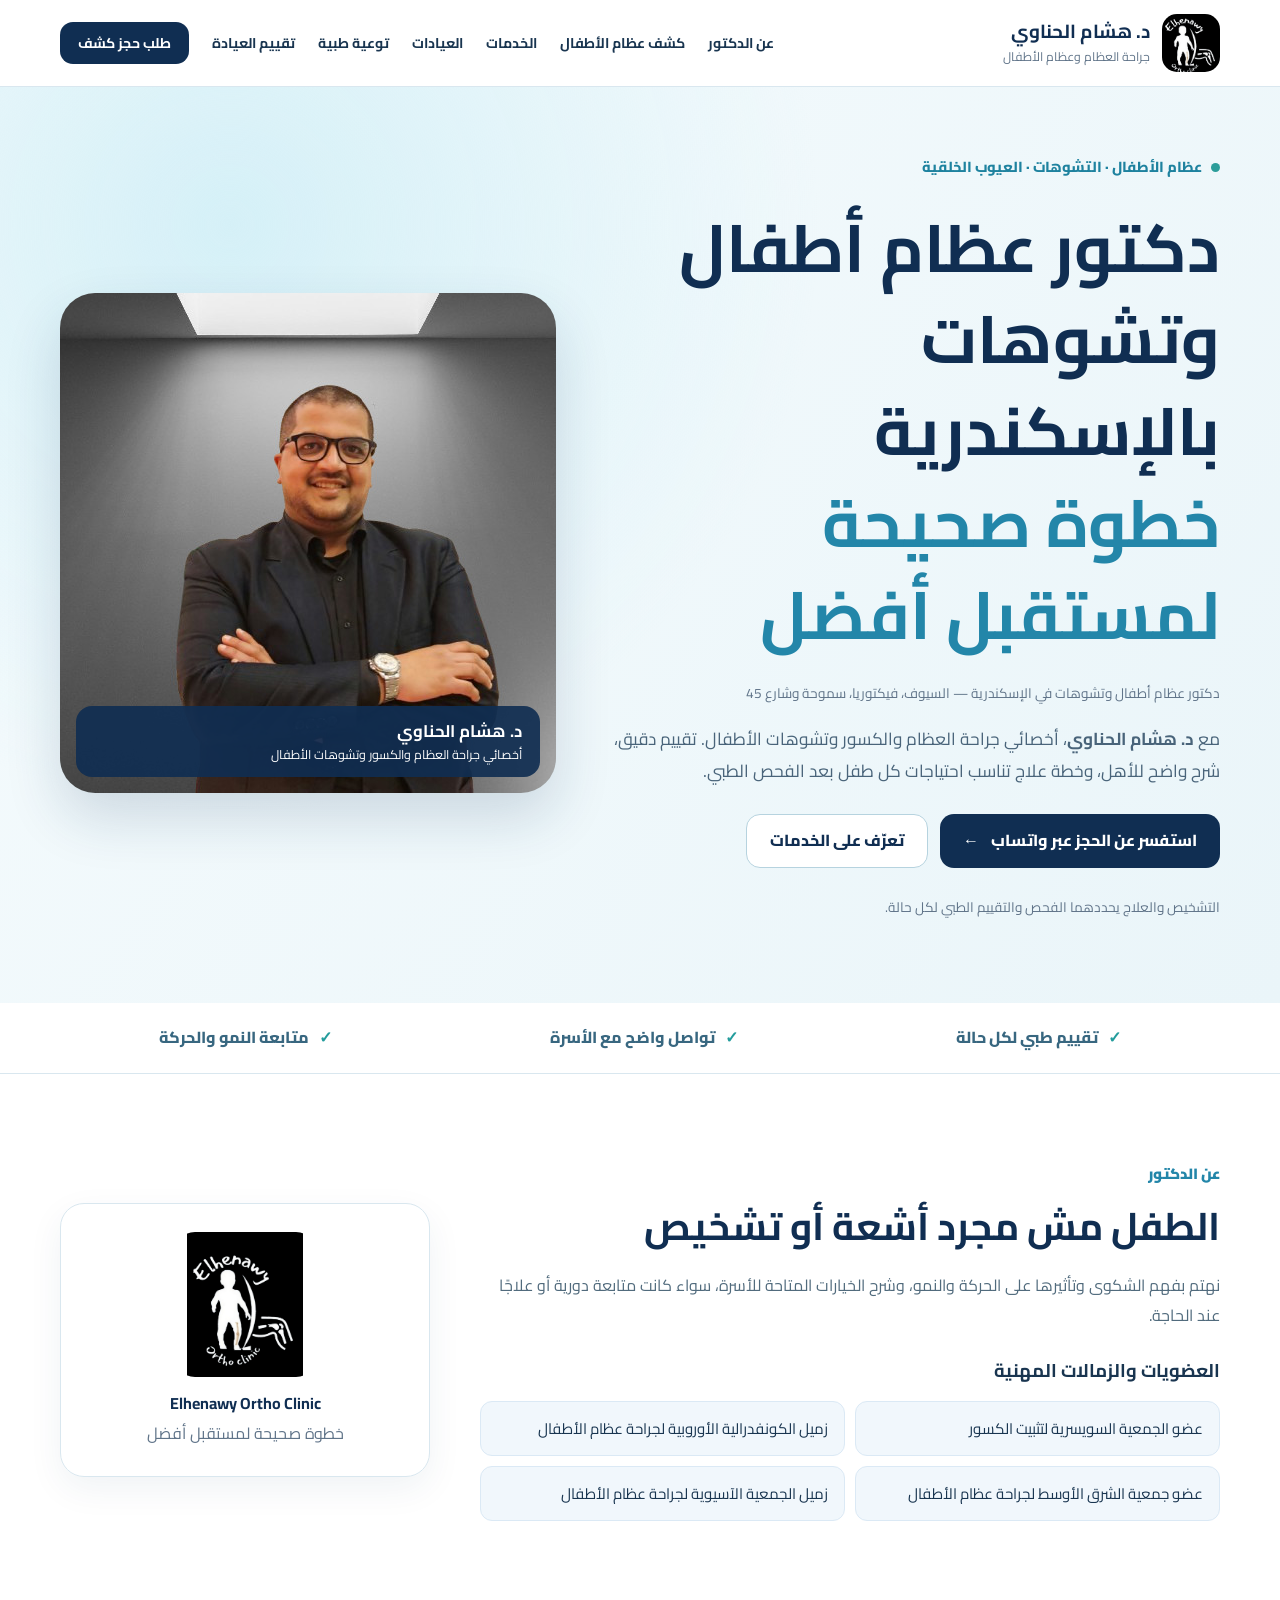
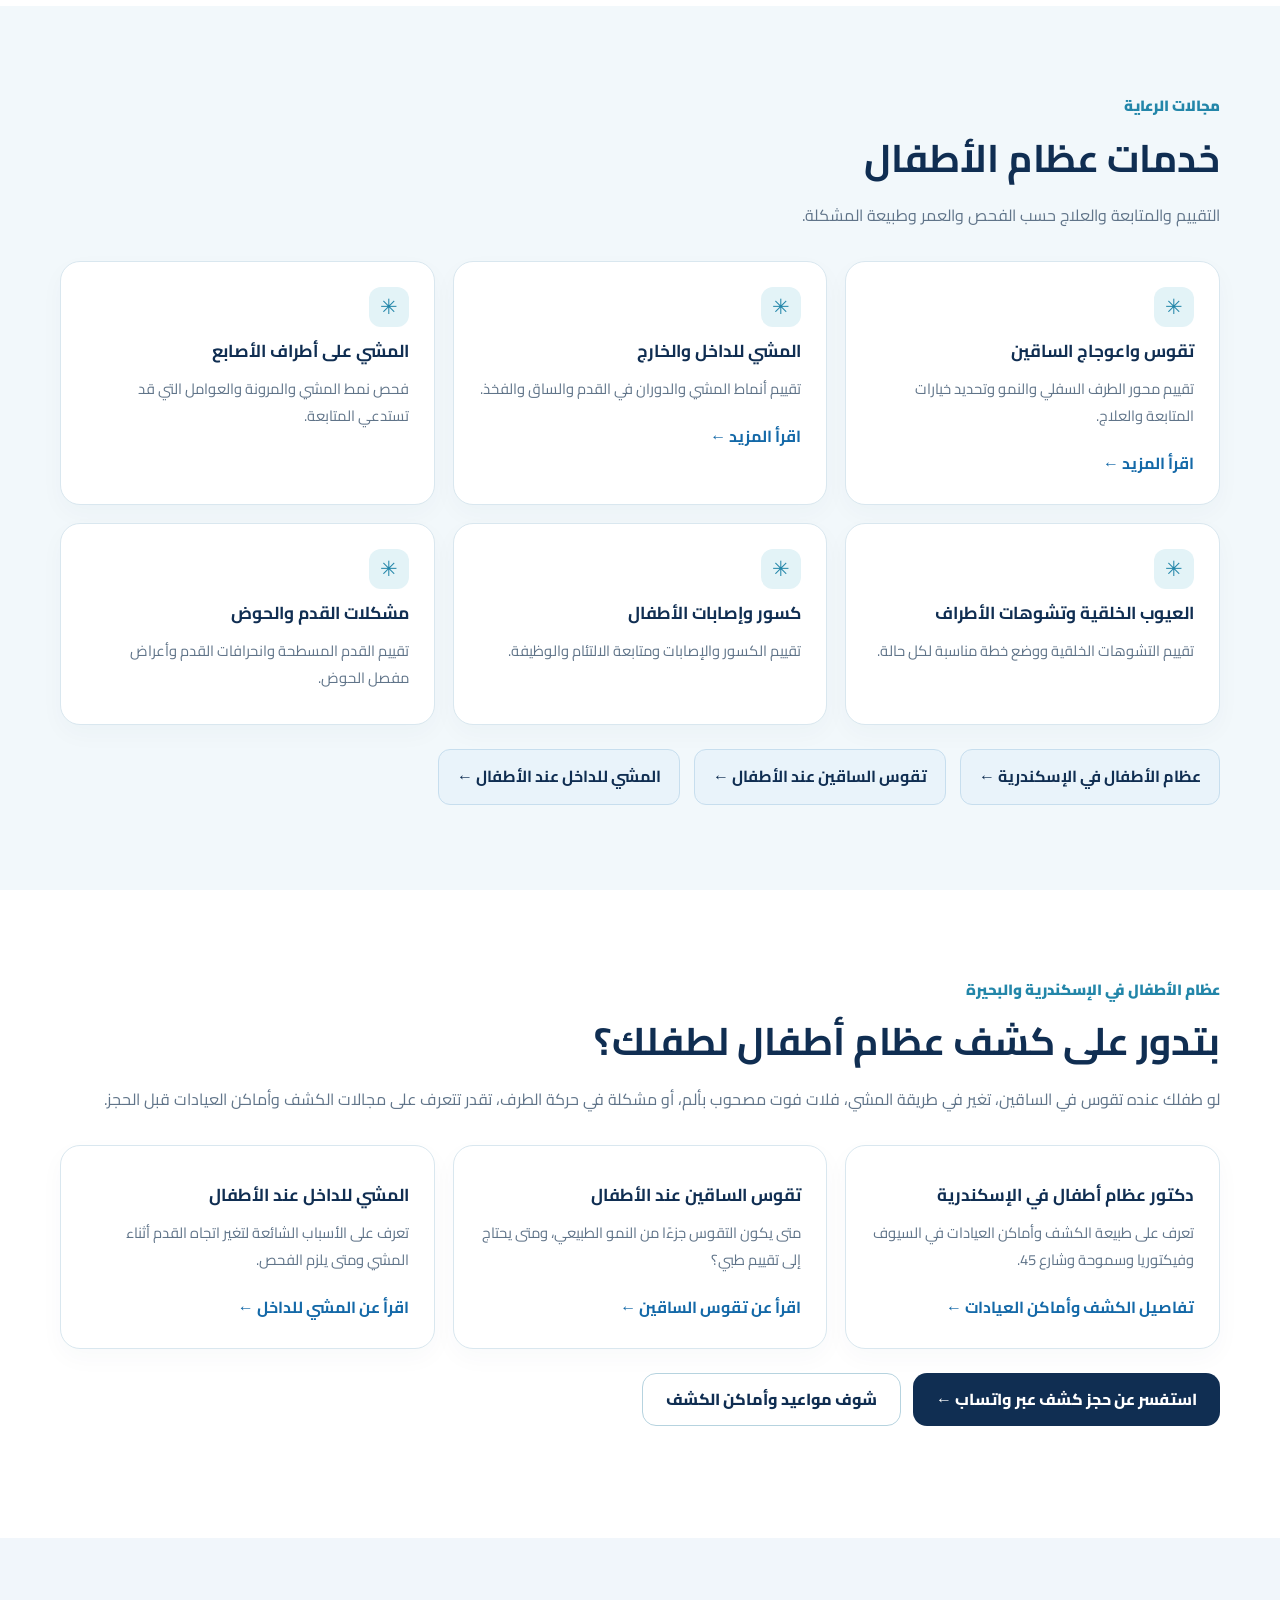
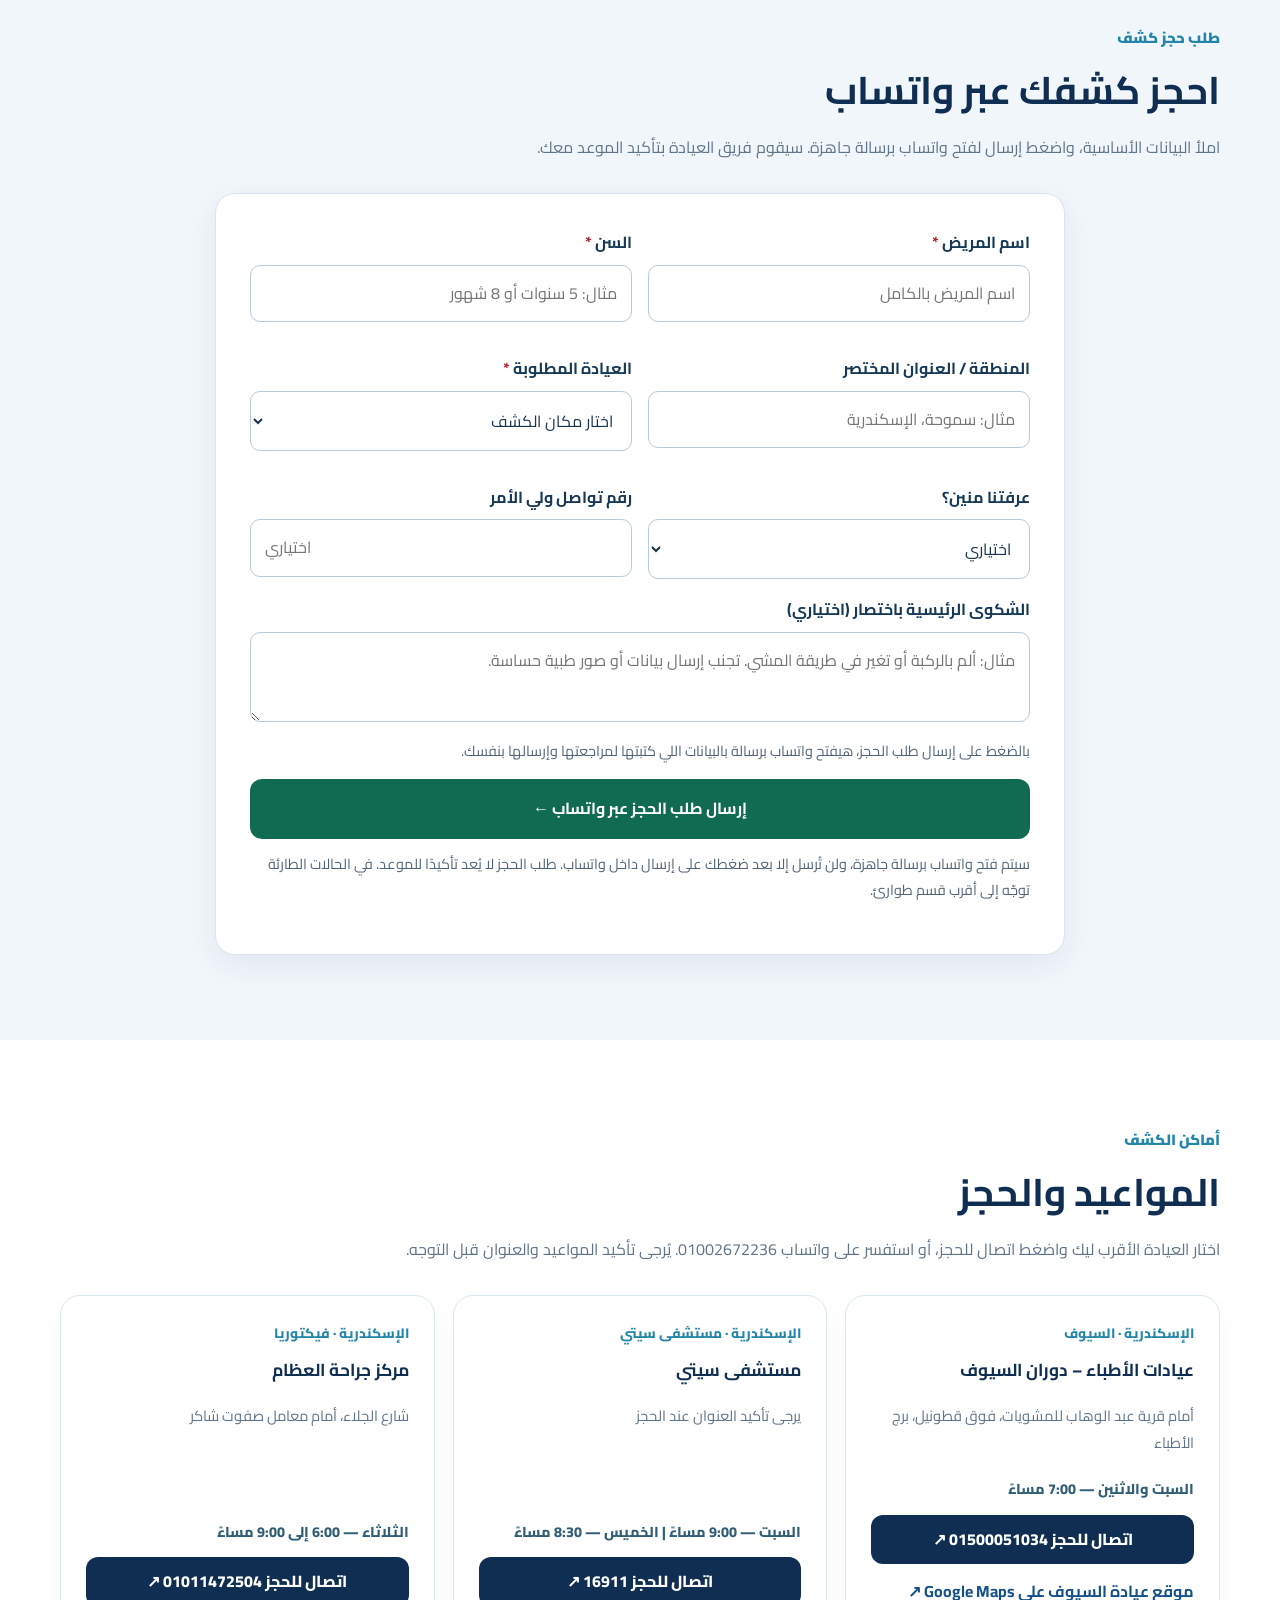
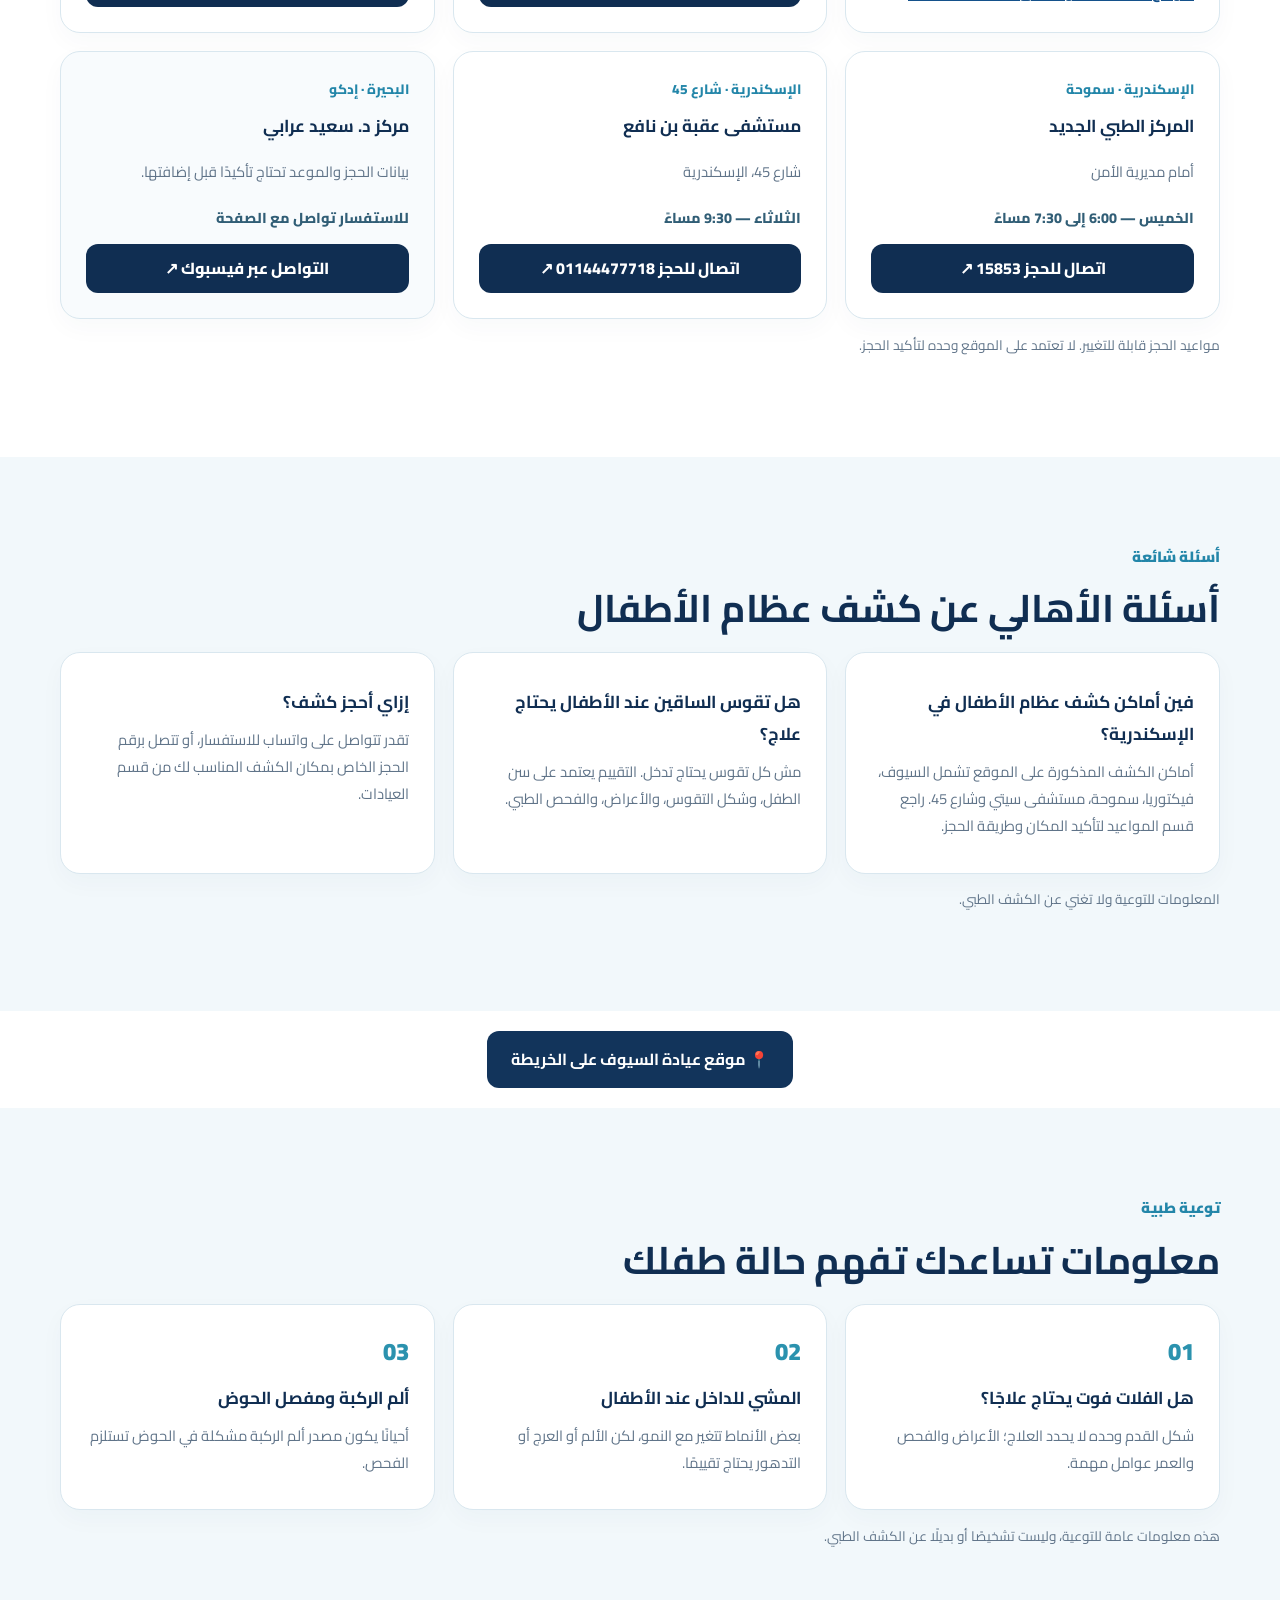
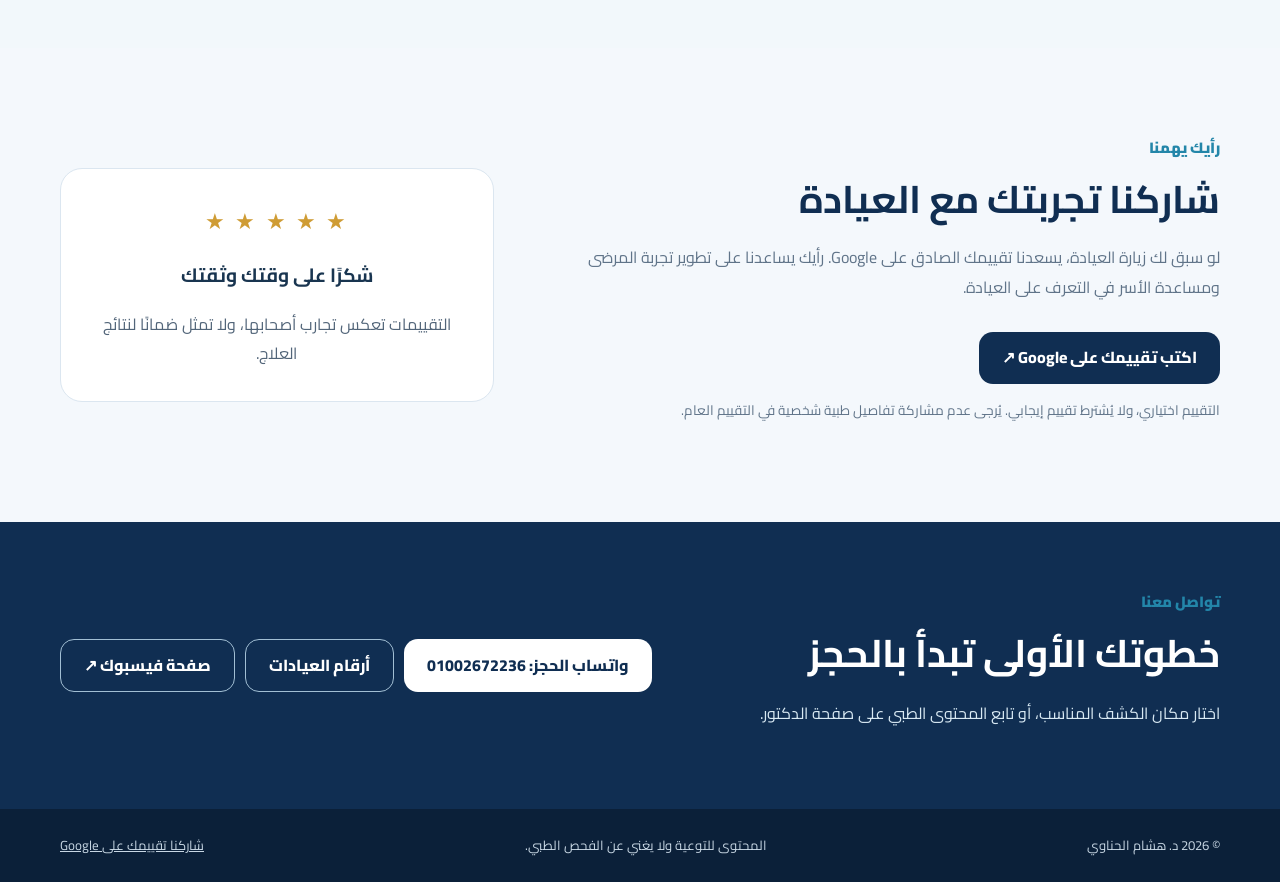
==== commit a0af11c9: "Add files via upload" ====
--- a/index.html
+++ b/index.html
@@ -42,7 +42,7 @@
 
 <style>
 .booking-section{background:#f1f6fb}.booking-panel{max-width:850px;margin:22px auto 0;background:white;border:1px solid #d9e4ef;border-radius:20px;padding:clamp(18px,4vw,34px);box-shadow:0 10px 30px rgba(15,45,80,.07)}
-.booking-grid{display:grid;grid-template-columns:repeat(2,minmax(0,1fr));gap:16px}.booking-field{display:flex;flex-direction:column;gap:7px;margin-bottom:16px}.booking-field label{font-weight:700;color:#173957}.booking-field input,.booking-field select,.booking-field textarea{width:100%;box-sizing:border-box;border:1px solid #b8c9d8;border-radius:10px;padding:13px 14px;background:#fff;color:#19334d;font:inherit;min-height:48px}.booking-field textarea{min-height:90px;resize:vertical}.booking-field :focus{outline:2px solid #367bb5;outline-offset:1px}.booking-consent{display:flex;align-items:flex-start;gap:10px;line-height:1.8;margin:10px 0 18px}.booking-consent input{margin-top:8px;flex-shrink:0;width:18px;height:18px}.booking-submit{width:100%;cursor:pointer;border:0;font:inherit;font-weight:700;padding:15px;border-radius:12px;background:#116b53;color:#fff}.booking-submit:hover{background:#0c5844}.booking-hint{font-size:.9rem;color:#526578;margin-top:12px}.booking-status{margin-top:12px;color:#155a43;font-weight:600}.booking-panel .required{color:#ad2431}@media(max-width:600px){.booking-grid{grid-template-columns:1fr}}
+.booking-grid{display:grid;grid-template-columns:repeat(2,minmax(0,1fr));gap:16px}.booking-field{display:flex;flex-direction:column;gap:7px;margin-bottom:16px}.booking-field label{font-weight:700;color:#173957}.booking-field input,.booking-field select,.booking-field textarea{width:100%;box-sizing:border-box;border:1px solid #b8c9d8;border-radius:10px;padding:13px 14px;background:#fff;color:#19334d;font:inherit;min-height:48px}.booking-field textarea{min-height:90px;resize:vertical}.booking-field :focus{outline:2px solid #367bb5;outline-offset:1px}.booking-submit{width:100%;cursor:pointer;border:0;font:inherit;font-weight:700;padding:15px;border-radius:12px;background:#116b53;color:#fff}.booking-submit:hover{background:#0c5844}.booking-hint{font-size:.9rem;color:#526578;margin-top:12px}.booking-status{margin-top:12px;color:#155a43;font-weight:600}.booking-panel .required{color:#ad2431}@media(max-width:600px){.booking-grid{grid-template-columns:1fr}}
 </style>
 </head><body>
 <!-- Google Tag Manager (noscript) -->
@@ -67,7 +67,7 @@
 <div class="booking-field"><label for="bookingContact">رقم تواصل ولي الأمر</label><input id="bookingContact" name="contact" type="tel" inputmode="tel" maxlength="20" autocomplete="tel" placeholder="اختياري"></div>
 </div>
 <div class="booking-field"><label for="bookingComplaint">الشكوى الرئيسية باختصار (اختياري)</label><textarea id="bookingComplaint" name="complaint" maxlength="350" placeholder="مثال: ألم بالركبة أو تغير في طريقة المشي. تجنب إرسال بيانات أو صور طبية حساسة."></textarea></div>
-<label class="booking-consent" for="bookingConsent"><input id="bookingConsent" type="checkbox" required><span>أوافق على مشاركة البيانات التي كتبتها مع العيادة عبر واتساب بغرض التواصل بشأن طلب الحجز. <span class="required">*</span></span></label>
+<p class="booking-hint">بالضغط على إرسال طلب الحجز، هيفتح واتساب برسالة بالبيانات اللي كتبتها لمراجعتها وإرسالها بنفسك.</p>
 <button class="booking-submit" type="submit">إرسال طلب الحجز عبر واتساب ←</button><p class="booking-hint">سيتم فتح واتساب برسالة جاهزة، ولن تُرسل إلا بعد ضغطك على إرسال داخل واتساب. طلب الحجز لا يُعد تأكيدًا للموعد. في الحالات الطارئة توجّه إلى أقرب قسم طوارئ.</p><p class="booking-status" id="bookingStatus" role="status" aria-live="polite"></p>
 </form></div></div></section>
 <section class="section" id="clinics"><div class="container"><span class="kicker">أماكن الكشف</span><h2>المواعيد والحجز</h2><p class="section-lead">اختار العيادة الأقرب ليك واضغط اتصال للحجز، أو استفسر على واتساب 01002672236. يُرجى تأكيد المواعيد والعنوان قبل التوجه.</p><div class="clinic-grid"><article class="clinic-card"><span class="place">الإسكندرية · السيوف</span><h3>عيادات الأطباء – دوران السيوف</h3><p>أمام قرية عبد الوهاب للمشويات، فوق قطونيل، برج الأطباء</p><div class="time">السبت والاثنين — 7:00 مساءً</div><a aria-label="اتصال لحجز عيادات الأطباء – دوران السيوف" class="call" href="tel:01500051034">اتصال للحجز <span dir="ltr">01500051034</span> ↗</a><a class="map-link" href="clinic-map.html" rel="noopener noreferrer" target="_blank">موقع عيادة السيوف على Google Maps ↗</a></article><article class="clinic-card"><span class="place">الإسكندرية · مستشفى سيتي</span><h3>مستشفى سيتي</h3><p>يرجى تأكيد العنوان عند الحجز</p><div class="time">السبت — 9:00 مساءً | الخميس — 8:30 مساءً</div><a aria-label="اتصال لحجز مستشفى سيتي" class="call" href="tel:16911">اتصال للحجز <span dir="ltr">16911</span> ↗</a></article><article class="clinic-card"><span class="place">الإسكندرية · فيكتوريا</span><h3>مركز جراحة العظام</h3><p>شارع الجلاء، أمام معامل صفوت شاكر</p><div class="time">الثلاثاء — 6:00 إلى 9:00 مساءً</div><a aria-label="اتصال لحجز مركز جراحة العظام" class="call" href="tel:01011472504">اتصال للحجز <span dir="ltr">01011472504</span> ↗</a></article><article class="clinic-card"><span class="place">الإسكندرية · سموحة</span><h3>المركز الطبي الجديد</h3><p>أمام مديرية الأمن</p><div class="time">الخميس — 6:00 إلى 7:30 مساءً</div><a aria-label="اتصال لحجز المركز الطبي الجديد" class="call" href="tel:15853">اتصال للحجز <span dir="ltr">15853</span> ↗</a></article><article class="clinic-card"><span class="place">الإسكندرية · شارع 45</span><h3>مستشفى عقبة بن نافع</h3><p>شارع 45، الإسكندرية</p><div class="time">الثلاثاء — 9:30 مساءً</div><a aria-label="اتصال لحجز مستشفى عقبة بن نافع" class="call" href="tel:01144477718">اتصال للحجز <span dir="ltr">01144477718</span> ↗</a></article><article class="clinic-card pending"><span class="place">البحيرة · إدكو</span><h3>مركز د. سعيد عرابي</h3><p>بيانات الحجز والموعد تحتاج تأكيدًا قبل إضافتها.</p><div class="time">للاستفسار تواصل مع الصفحة</div><a class="call" href="https://www.facebook.com/share/1Y2J1oLK2K/" rel="noopener noreferrer" target="_blank">التواصل عبر فيسبوك ↗</a></article></div><p class="note">مواعيد الحجز قابلة للتغيير. لا تعتمد على الموقع وحده لتأكيد الحجز.</p></div></section><section class="section tint" id="faq"><div class="container"><span class="kicker">أسئلة شائعة</span><h2>أسئلة الأهالي عن كشف عظام الأطفال</h2><div class="education-grid"><article><h3>فين أماكن كشف عظام الأطفال في الإسكندرية؟</h3><p>أماكن الكشف المذكورة على الموقع تشمل السيوف، فيكتوريا، سموحة، مستشفى سيتي وشارع 45. راجع قسم المواعيد لتأكيد المكان وطريقة الحجز.</p></article><article><h3>هل تقوس الساقين عند الأطفال يحتاج علاج؟</h3><p>مش كل تقوس يحتاج تدخل. التقييم يعتمد على سن الطفل، وشكل التقوس، والأعراض، والفحص الطبي.</p></article><article><h3>إزاي أحجز كشف؟</h3><p>تقدر تتواصل على واتساب للاستفسار، أو تتصل برقم الحجز الخاص بمكان الكشف المناسب لك من قسم العيادات.</p></article></div><p class="note">المعلومات للتوعية ولا تغني عن الكشف الطبي.</p></div></section>
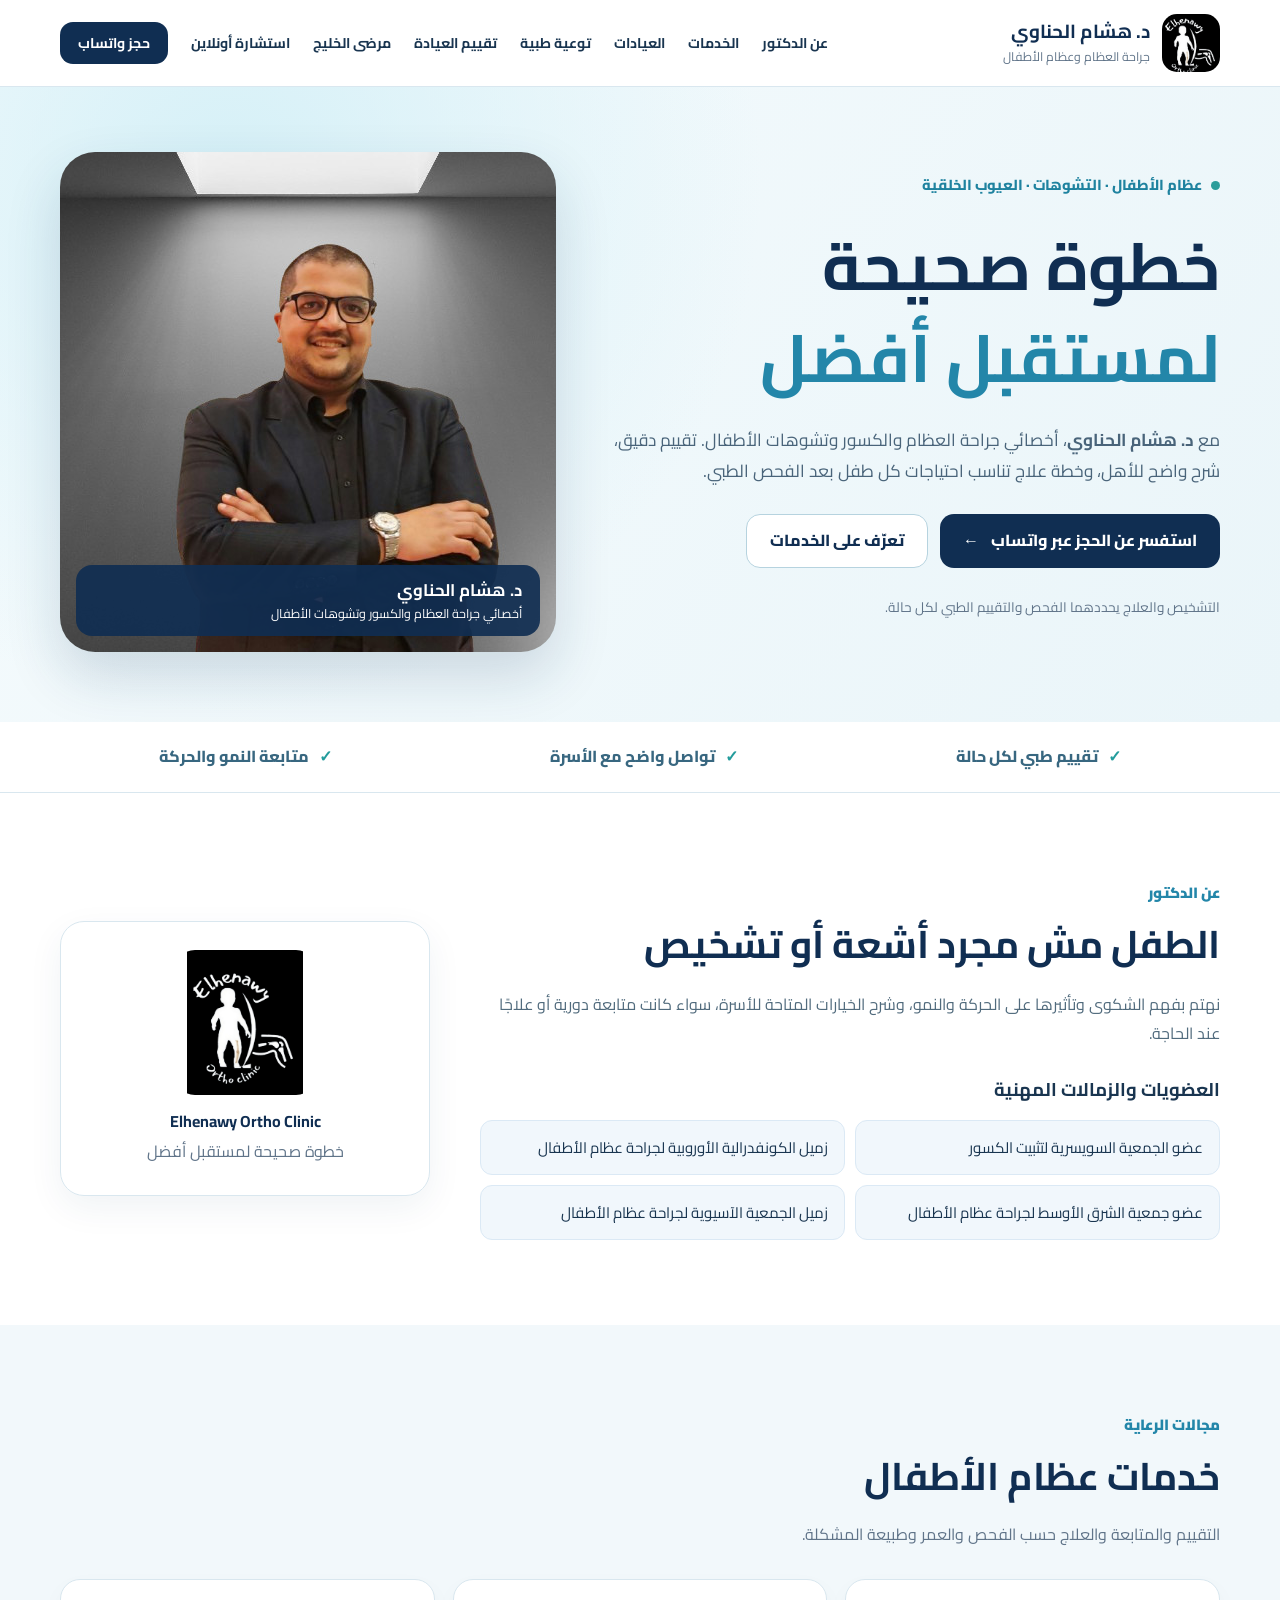
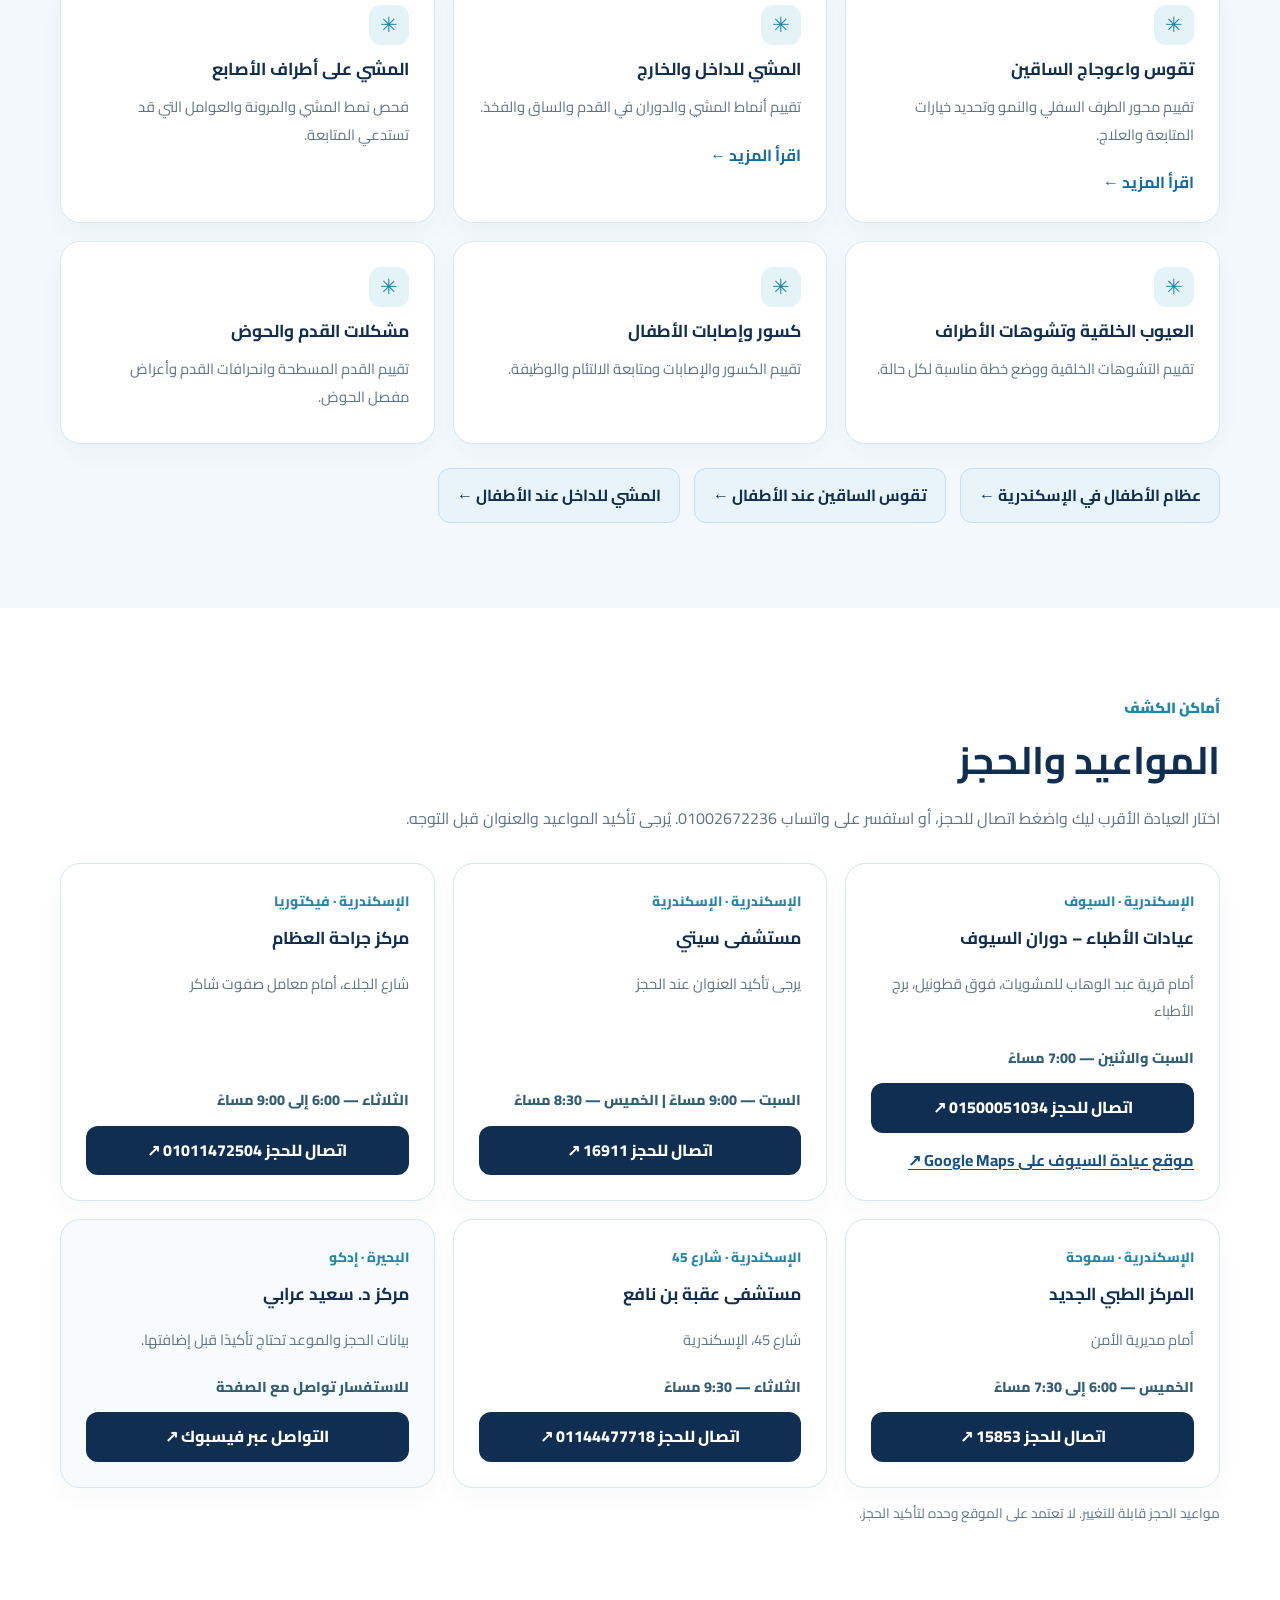
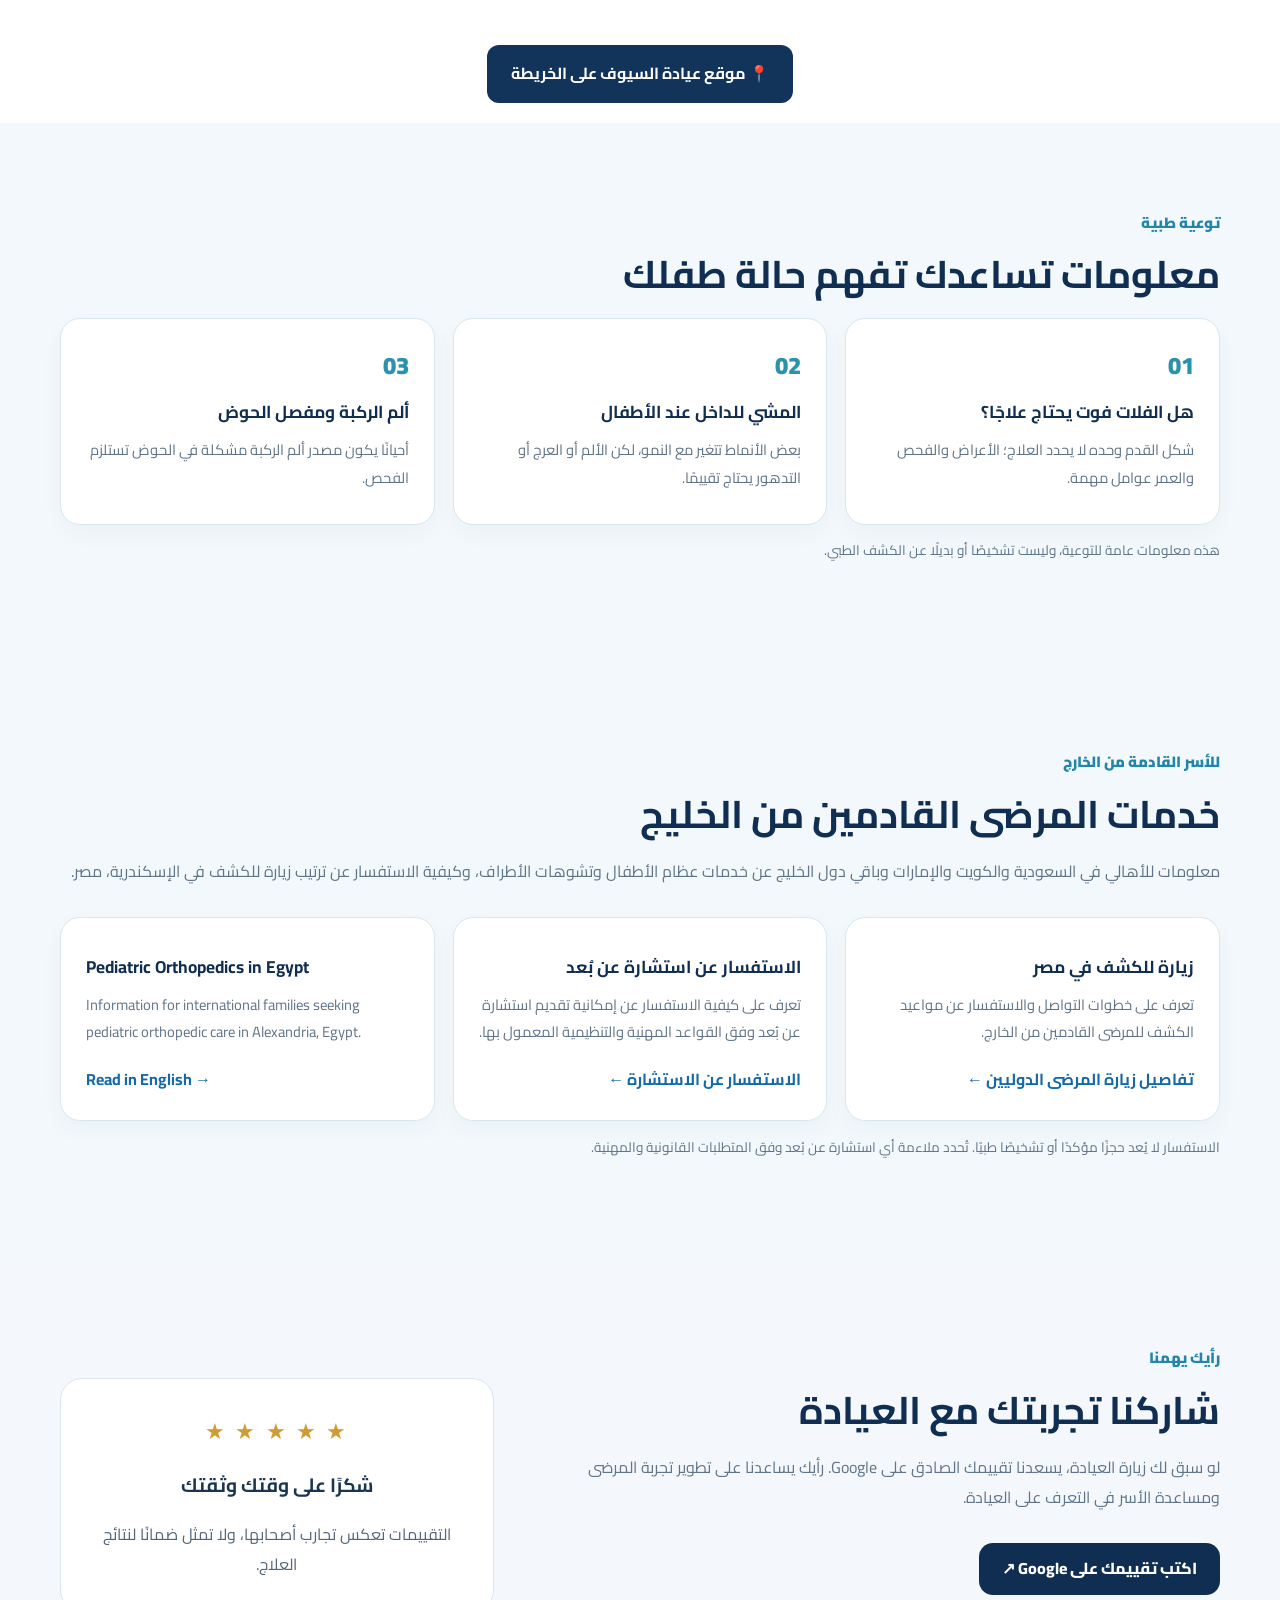
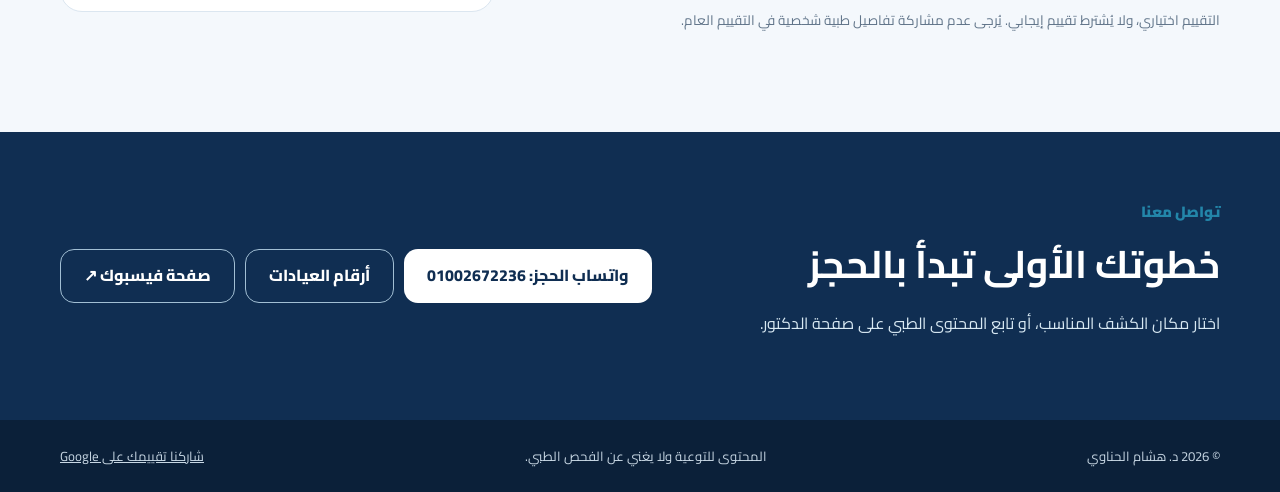
==== commit 5c6217ac: "Add files via upload" ====
--- a/index.html
+++ b/index.html
@@ -1,110 +1,56 @@
 <!DOCTYPE html>
 
 <html dir="rtl" lang="ar"><head>
-<!-- Google Tag Manager -->
-<script>(function(w,d,s,l,i){w[l]=w[l]||[];w[l].push({'gtm.start':new Date().getTime(),event:'gtm.js'});var f=d.getElementsByTagName(s)[0],j=d.createElement(s),dl=l!='dataLayer'?'&l='+l:'';j.async=true;j.src='https://www.googletagmanager.com/gtm.js?id='+i+dl;f.parentNode.insertBefore(j,f);})(window,document,'script','dataLayer','GTM-PX8N66KV');</script>
-<!-- End Google Tag Manager -->
-
 <meta charset="utf-8"/><meta content="width=device-width,initial-scale=1" name="viewport"/><meta content="#102e52" name="theme-color"/>
-<title>دكتور هشام الحناوي | دكتور عظام أطفال وتشوهات بالإسكندرية</title>
-<meta content="دكتور هشام الحناوي، أخصائي جراحة العظام والكسور وتشوهات الأطفال بالإسكندرية والبحيرة. تقييم تقوس الساقين، الفلات فوت، المشي للداخل، العيوب الخلقية وكسور الأطفال. أماكن العيادات ومواعيد الحجز." name="description"/>
-<meta content="index,follow,max-image-preview:large" name="robots"/><link href="https://hea30946-cpu.github.io/hesham-ElHenawy-orth-clinic/" rel="canonical"/>
-<meta content="website" property="og:type"/><meta content="ar_EG" property="og:locale"/><meta content="دكتور هشام الحناوي | دكتور عظام أطفال وتشوهات بالإسكندرية" property="og:title"/><meta content="د. هشام الحناوي | عظام الأطفال والتشوهات في الإسكندرية والبحيرة. تعرف على الخدمات والعيادات وطرق الحجز." property="og:description"/><meta content="https://hea30946-cpu.github.io/hesham-ElHenawy-orth-clinic/" property="og:url"/><meta content="https://hea30946-cpu.github.io/hesham-ElHenawy-orth-clinic/assets/doctor.jpg" property="og:image"/>
-<meta content="summary_large_image" name="twitter:card"/><meta content="دكتور هشام الحناوي | دكتور عظام أطفال وتشوهات بالإسكندرية" name="twitter:title"/><meta content="عظام الأطفال والتشوهات والعيوب الخلقية في الإسكندرية والبحيرة | مواعيد العيادات والحجز" name="twitter:description"/><meta content="https://hea30946-cpu.github.io/hesham-ElHenawy-orth-clinic/assets/doctor.jpg" name="twitter:image"/><link href="assets/logo.jpg" rel="icon" type="image/jpeg"/><link as="image" href="assets/doctor.jpg" rel="preload"/><link href="style.css" rel="stylesheet"/>
-<script type="application/ld+json">{"@context":"https://schema.org","@type":"Physician","name":"د. هشام الحناوي","alternateName":"Dr. Hesham El Henawy","description":"أخصائي جراحة العظام والكسور وتشوهات الأطفال","image":"https://hea30946-cpu.github.io/hesham-ElHenawy-orth-clinic/assets/doctor.jpg","url":"https://hea30946-cpu.github.io/hesham-ElHenawy-orth-clinic/","medicalSpecialty":"Orthopedic","inLanguage":"ar-EG","telephone":"+201002672236","sameAs":["https://www.facebook.com/share/1Y2J1oLK2K/"],"areaServed":[{"@type":"Place","name":"الإسكندرية، مصر"},{"@type":"Place","name":"البحيرة، مصر"}],"@id":"https://hea30946-cpu.github.io/hesham-ElHenawy-orth-clinic/#physician","mainEntityOfPage":"https://hea30946-cpu.github.io/hesham-ElHenawy-orth-clinic/","knowsLanguage":["ar","en"],"hasOfferCatalog":{"@type":"OfferCatalog","name":"مجالات الرعاية الطبية","itemListElement":[{"@type":"OfferCatalog","name":"تقييم تقوس الساقين عند الأطفال"},{"@type":"OfferCatalog","name":"تقييم اضطرابات المشي عند الأطفال"},{"@type":"OfferCatalog","name":"تقييم الفلات فوت عند الأطفال"},{"@type":"OfferCatalog","name":"تقييم العيوب الخلقية وتشوهات الأطراف"},{"@type":"OfferCatalog","name":"تقييم كسور وإصابات الأطفال"}]}}</script><script type="application/ld+json">{"@context": "https://schema.org", "@type": "FAQPage", "mainEntity": [{"@type": "Question", "name": "فين أماكن كشف عظام الأطفال في الإسكندرية؟", "acceptedAnswer": {"@type": "Answer", "text": "أماكن الكشف المذكورة على الموقع تشمل السيوف، فيكتوريا، سموحة، مستشفى سيتي وشارع 45. راجع قسم المواعيد لتأكيد المكان وطريقة الحجز."}}, {"@type": "Question", "name": "هل تقوس الساقين عند الأطفال يحتاج علاج؟", "acceptedAnswer": {"@type": "Answer", "text": "مش كل تقوس يحتاج تدخل. التقييم يعتمد على سن الطفل، وشكل التقوس، والأعراض، والفحص الطبي."}}, {"@type": "Question", "name": "إزاي أحجز كشف؟", "acceptedAnswer": {"@type": "Answer", "text": "تقدر تتواصل على واتساب للاستفسار، أو تتصل برقم الحجز الخاص بمكان الكشف المناسب لك من قسم العيادات."}}]}</script>
-<!-- Booking contact tracking: sends click events to Google Analytics 4. -->
-<script async src="https://www.googletagmanager.com/gtag/js?id=G-1F3QCL8E48"></script>
-<script>
-window.dataLayer = window.dataLayer || [];
-window.gtag = window.gtag || function(){window.dataLayer.push(arguments);};
-gtag('js', new Date());
-// Existing GTM/GA4 setup handles page views; this configuration does not duplicate them.
-gtag('config', 'G-1F3QCL8E48', {'send_page_view': false});
-document.addEventListener('click', function (event) {
-  var anchor = event.target.closest && event.target.closest('a[href]');
-  if (!anchor) return;
-  var href = anchor.getAttribute('href') || '';
-  var isPhone = /^tel:/i.test(href);
-  var isWhatsApp = /^https?:\/\/(?:wa\.me|api\.whatsapp\.com|web\.whatsapp\.com)\//i.test(href);
-  if (!isPhone && !isWhatsApp) return;
-  var card = anchor.closest('.clinic-card');
-  var clinicName = card && card.querySelector('h3') ? card.querySelector('h3').textContent.trim() : 'general_booking';
-  var phone = isPhone ? href.slice(4).replace(/[^0-9+]/g, '') : '201002672236';
-  gtag('event', isPhone ? 'phone_click' : 'whatsapp_click', {
-    contact_method: isPhone ? 'phone' : 'whatsapp',
-    clinic_name: clinicName,
-    contact_number: phone,
-    link_url: anchor.href
-  });
-}, true);
-</script>
-<!-- End booking contact tracking -->
-
-<style>
-.booking-section{background:#f1f6fb}.booking-panel{max-width:850px;margin:22px auto 0;background:white;border:1px solid #d9e4ef;border-radius:20px;padding:clamp(18px,4vw,34px);box-shadow:0 10px 30px rgba(15,45,80,.07)}
-.booking-grid{display:grid;grid-template-columns:repeat(2,minmax(0,1fr));gap:16px}.booking-field{display:flex;flex-direction:column;gap:7px;margin-bottom:16px}.booking-field label{font-weight:700;color:#173957}.booking-field input,.booking-field select,.booking-field textarea{width:100%;box-sizing:border-box;border:1px solid #b8c9d8;border-radius:10px;padding:13px 14px;background:#fff;color:#19334d;font:inherit;min-height:48px}.booking-field textarea{min-height:90px;resize:vertical}.booking-field :focus{outline:2px solid #367bb5;outline-offset:1px}.booking-submit{width:100%;cursor:pointer;border:0;font:inherit;font-weight:700;padding:15px;border-radius:12px;background:#116b53;color:#fff}.booking-submit:hover{background:#0c5844}.booking-hint{font-size:.9rem;color:#526578;margin-top:12px}.booking-status{margin-top:12px;color:#155a43;font-weight:600}.booking-panel .required{color:#ad2431}@media(max-width:600px){.booking-grid{grid-template-columns:1fr}}
-</style>
-</head><body>
-<!-- Google Tag Manager (noscript) -->
-<noscript><iframe src="https://www.googletagmanager.com/ns.html?id=GTM-PX8N66KV" height="0" width="0" style="display:none;visibility:hidden"></iframe></noscript>
-<!-- End Google Tag Manager (noscript) -->
-
+<title>د. هشام الحناوي | عظام الأطفال والتشوهات في الإسكندرية</title>
+<meta content="الموقع التعريفي لد. هشام الحناوي، أخصائي جراحة العظام والكسور وتشوهات الأطفال. خدمات عظام الأطفال ومواعيد العيادات وأرقام الحجز في الإسكندرية." name="description"/>
+<meta content="index,follow" name="robots"/><link href="https://hea30946-cpu.github.io/hesham-ElHenawy-orth-clinic/" rel="canonical"/>
+<meta content="website" property="og:type"/><meta content="ar_EG" property="og:locale"/><meta content="د. هشام الحناوي | خطوة صحيحة لمستقبل أفضل" property="og:title"/><meta content="عظام الأطفال والتشوهات — تعرف على الخدمات ومواعيد العيادات وطرق الحجز." property="og:description"/><meta content="https://hea30946-cpu.github.io/hesham-ElHenawy-orth-clinic/" property="og:url"/><meta content="https://hea30946-cpu.github.io/hesham-ElHenawy-orth-clinic/assets/doctor.jpg" property="og:image"/>
+<link href="assets/logo.jpg" rel="icon" type="image/jpeg"/><link as="image" href="assets/doctor.jpg" rel="preload"/><link href="style.css" rel="stylesheet"/>
+<script type="application/ld+json">{"@context": "https://schema.org", "@type": "Physician", "name": "د. هشام الحناوي", "alternateName": "Dr. Hesham El Henawy", "description": "أخصائي جراحة العظام والكسور وتشوهات الأطفال", "image": "https://hea30946-cpu.github.io/hesham-ElHenawy-orth-clinic/assets/doctor.jpg", "url": "https://hea30946-cpu.github.io/hesham-ElHenawy-orth-clinic/", "medicalSpecialty": "Orthopedic", "telephone": "+201002672236", "sameAs": ["https://www.facebook.com/share/1Y2J1oLK2K/"], "areaServed": [{"@type": "Place", "name": "الإسكندرية، مصر"}, {"@type": "Place", "name": "البحيرة، مصر"}]}</script></head><body>
 <a class="skip" href="#main">تخطَّ إلى المحتوى</a>
-<header class="site-header"><div class="container header-inner"><a aria-label="الرئيسية" class="brand" href="#home"><img alt="شعار Elhenawy Ortho Clinic" height="58" src="assets/logo.jpg" width="58"/><span><strong>د. هشام الحناوي</strong><small>جراحة العظام وعظام الأطفال</small></span></a><button aria-controls="navLinks" aria-expanded="false" aria-label="فتح القائمة" class="menu-toggle" id="menuToggle">☰</button><nav aria-label="القائمة الرئيسية" id="navLinks"><a href="#about">عن الدكتور</a><a href="#find-care">كشف عظام الأطفال</a><a href="#services">الخدمات</a><a href="#clinics">العيادات</a><a href="#education">توعية طبية</a><a href="#reviews">تقييم العيادة</a><a class="nav-book" href="#booking">طلب حجز كشف</a></nav></div></header>
-<main id="main"><section class="hero" id="home"><div class="container hero-layout"><div class="hero-copy"><span class="eyebrow"><span class="dot"></span> عظام الأطفال · التشوهات · العيوب الخلقية</span><h1>دكتور عظام أطفال وتشوهات بالإسكندرية<br/><em>خطوة صحيحة لمستقبل أفضل</em></h1><p class="micro">دكتور عظام أطفال وتشوهات في الإسكندرية — السيوف، فيكتوريا، سموحة وشارع 45</p><p class="lead">مع <strong>د. هشام الحناوي</strong>، أخصائي جراحة العظام والكسور وتشوهات الأطفال. تقييم دقيق، شرح واضح للأهل، وخطة علاج تناسب احتياجات كل طفل بعد الفحص الطبي.</p><div class="hero-actions"><a class="button button-primary" href="https://wa.me/201002672236?text=%D9%85%D8%B1%D8%AD%D8%A8%D8%A7%D8%8C%20%D8%A3%D8%B1%D9%8A%D8%AF%20%D8%A7%D9%84%D8%A7%D8%B3%D8%AA%D9%81%D8%B3%D8%A7%D8%B1%20%D8%B9%D9%86%20%D8%AD%D8%AC%D8%B2%20%D9%83%D8%B4%D9%81" rel="noopener noreferrer" target="_blank">استفسر عن الحجز عبر واتساب <span>←</span></a><a class="button button-outline" href="#services">تعرّف على الخدمات</a></div><p class="micro">التشخيص والعلاج يحددهما الفحص والتقييم الطبي لكل حالة.</p></div><div class="hero-visual"><div class="photo-frame"><img alt="الصورة الشخصية الأصلية لد. هشام الحناوي" fetchpriority="high" height="500" src="assets/doctor.jpg" width="500"/><div class="photo-label"><strong>د. هشام الحناوي</strong><span>أخصائي جراحة العظام والكسور وتشوهات الأطفال</span></div></div></div></div></section>
+<header class="site-header"><div class="container header-inner"><a aria-label="الرئيسية" class="brand" href="#home"><img alt="شعار Elhenawy Ortho Clinic" height="58" src="assets/logo.jpg" width="58"/><span><strong>د. هشام الحناوي</strong><small>جراحة العظام وعظام الأطفال</small></span></a><button aria-controls="navLinks" aria-expanded="false" aria-label="فتح القائمة" class="menu-toggle" id="menuToggle">☰</button><nav aria-label="القائمة الرئيسية" id="navLinks"><a href="#about">عن الدكتور</a><a href="#services">الخدمات</a><a href="#clinics">العيادات</a><a href="#education">توعية طبية</a><a href="#reviews">تقييم العيادة</a><a href="#international-patients">مرضى الخليج</a><a href="online-consultation.html">استشارة أونلاين</a><a class="nav-book" href="https://wa.me/201002672236?text=%D9%85%D8%B1%D8%AD%D8%A8%D8%A7%D8%8C%20%D8%A3%D8%B1%D9%8A%D8%AF%20%D8%A7%D9%84%D8%A7%D8%B3%D8%AA%D9%81%D8%B3%D8%A7%D8%B1%20%D8%B9%D9%86%20%D8%AD%D8%AC%D8%B2%20%D9%83%D8%B4%D9%81" rel="noopener noreferrer" target="_blank">حجز واتساب</a></nav></div></header>
+<main id="main"><section class="hero" id="home"><div class="container hero-layout"><div class="hero-copy"><span class="eyebrow"><span class="dot"></span> عظام الأطفال · التشوهات · العيوب الخلقية</span><h1>خطوة صحيحة<br/><em>لمستقبل أفضل</em></h1><p class="lead">مع <strong>د. هشام الحناوي</strong>، أخصائي جراحة العظام والكسور وتشوهات الأطفال. تقييم دقيق، شرح واضح للأهل، وخطة علاج تناسب احتياجات كل طفل بعد الفحص الطبي.</p><div class="hero-actions"><a class="button button-primary" href="https://wa.me/201002672236?text=%D9%85%D8%B1%D8%AD%D8%A8%D8%A7%D8%8C%20%D8%A3%D8%B1%D9%8A%D8%AF%20%D8%A7%D9%84%D8%A7%D8%B3%D8%AA%D9%81%D8%B3%D8%A7%D8%B1%20%D8%B9%D9%86%20%D8%AD%D8%AC%D8%B2%20%D9%83%D8%B4%D9%81" rel="noopener noreferrer" target="_blank">استفسر عن الحجز عبر واتساب <span>←</span></a><a class="button button-outline" href="#services">تعرّف على الخدمات</a></div><p class="micro">التشخيص والعلاج يحددهما الفحص والتقييم الطبي لكل حالة.</p></div><div class="hero-visual"><div class="photo-frame"><img alt="الصورة الشخصية الأصلية لد. هشام الحناوي" fetchpriority="high" height="500" src="assets/doctor.jpg" width="500"/><div class="photo-label"><strong>د. هشام الحناوي</strong><span>أخصائي جراحة العظام والكسور وتشوهات الأطفال</span></div></div></div></div></section>
 <section class="trust-strip"><div class="container trust-inner"><span>تقييم طبي لكل حالة</span><span>تواصل واضح مع الأسرة</span><span>متابعة النمو والحركة</span></div></section>
 <section class="section" id="about"><div class="container about-layout"><div><span class="kicker">عن الدكتور</span><h2>الطفل مش مجرد أشعة أو تشخيص</h2><p>نهتم بفهم الشكوى وتأثيرها على الحركة والنمو، وشرح الخيارات المتاحة للأسرة، سواء كانت متابعة دورية أو علاجًا عند الحاجة.</p><div class="memberships"><h3>العضويات والزمالات المهنية</h3><ul class="credentials-list"><li>عضو الجمعية السويسرية لتثبيت الكسور</li><li>زميل الكونفدرالية الأوروبية لجراحة عظام الأطفال</li><li>عضو جمعية الشرق الأوسط لجراحة عظام الأطفال</li><li>زميل الجمعية الآسيوية لجراحة عظام الأطفال</li></ul></div></div><div class="about-panel"><img alt="اللوجو الأصلي للعيادة" loading="lazy" src="assets/logo.jpg"/><strong>Elhenawy Ortho Clinic</strong><span>خطوة صحيحة لمستقبل أفضل</span></div></div></section>
-<section class="section tint" id="services"><div class="container"><span class="kicker">مجالات الرعاية</span><h2>خدمات عظام الأطفال</h2><p class="section-lead">التقييم والمتابعة والعلاج حسب الفحص والعمر وطبيعة المشكلة.</p><div class="service-grid"><article class="service-card"><span aria-hidden="true" class="mini-icon">✳</span><h3>تقوس واعوجاج الساقين</h3><p>تقييم محور الطرف السفلي والنمو وتحديد خيارات المتابعة والعلاج.</p><a class="service-detail-link" href="bow-legs-children.html">اقرأ المزيد ←</a></article><article class="service-card"><span aria-hidden="true" class="mini-icon">✳</span><h3>المشي للداخل والخارج</h3><p>تقييم أنماط المشي والدوران في القدم والساق والفخذ.</p><a class="service-detail-link" href="intoeing-gait-children.html">اقرأ المزيد ←</a></article><article class="service-card"><span aria-hidden="true" class="mini-icon">✳</span><h3>المشي على أطراف الأصابع</h3><p>فحص نمط المشي والمرونة والعوامل التي قد تستدعي المتابعة.</p></article><article class="service-card"><span aria-hidden="true" class="mini-icon">✳</span><h3>العيوب الخلقية وتشوهات الأطراف</h3><p>تقييم التشوهات الخلقية ووضع خطة مناسبة لكل حالة.</p></article><article class="service-card"><span aria-hidden="true" class="mini-icon">✳</span><h3>كسور وإصابات الأطفال</h3><p>تقييم الكسور والإصابات ومتابعة الالتئام والوظيفة.</p></article><article class="service-card"><span aria-hidden="true" class="mini-icon">✳</span><h3>مشكلات القدم والحوض</h3><p>تقييم القدم المسطحة وانحرافات القدم وأعراض مفصل الحوض.</p></article></div><div class="service-guides"><a class="service-guide" href="pediatric-orthopedics-alexandria.html">عظام الأطفال في الإسكندرية ←</a><a class="service-guide" href="bow-legs-children.html">تقوس الساقين عند الأطفال ←</a><a class="service-guide" href="intoeing-gait-children.html">المشي للداخل عند الأطفال ←</a></div></div></section><section class="section" id="find-care"><div class="container"><span class="kicker">عظام الأطفال في الإسكندرية والبحيرة</span><h2>بتدور على كشف عظام أطفال لطفلك؟</h2><p class="section-lead">لو طفلك عنده تقوس في الساقين، تغير في طريقة المشي، فلات فوت مصحوب بألم، أو مشكلة في حركة الطرف، تقدر تتعرف على مجالات الكشف وأماكن العيادات قبل الحجز.</p><div class="service-grid"><article class="service-card"><h3>دكتور عظام أطفال في الإسكندرية</h3><p>تعرف على طبيعة الكشف وأماكن العيادات في السيوف وفيكتوريا وسموحة وشارع 45.</p><a class="service-detail-link" href="pediatric-orthopedics-alexandria.html">تفاصيل الكشف وأماكن العيادات ←</a></article><article class="service-card"><h3>تقوس الساقين عند الأطفال</h3><p>متى يكون التقوس جزءًا من النمو الطبيعي، ومتى يحتاج إلى تقييم طبي؟</p><a class="service-detail-link" href="bow-legs-children.html">اقرأ عن تقوس الساقين ←</a></article><article class="service-card"><h3>المشي للداخل عند الأطفال</h3><p>تعرف على الأسباب الشائعة لتغير اتجاه القدم أثناء المشي ومتى يلزم الفحص.</p><a class="service-detail-link" href="intoeing-gait-children.html">اقرأ عن المشي للداخل ←</a></article></div><div class="hero-actions" style="margin-top:24px"><a class="button button-primary" href="https://wa.me/201002672236?text=مرحبا، أريد الاستفسار عن حجز كشف عظام أطفال" rel="noopener noreferrer" target="_blank">استفسر عن حجز كشف عبر واتساب ←</a><a class="button button-outline" href="#clinics">شوف مواعيد وأماكن الكشف</a></div></div></section>
+<section class="section tint" id="services"><div class="container"><span class="kicker">مجالات الرعاية</span><h2>خدمات عظام الأطفال</h2><p class="section-lead">التقييم والمتابعة والعلاج حسب الفحص والعمر وطبيعة المشكلة.</p><div class="service-grid"><article class="service-card"><span aria-hidden="true" class="mini-icon">✳</span><h3>تقوس واعوجاج الساقين</h3><p>تقييم محور الطرف السفلي والنمو وتحديد خيارات المتابعة والعلاج.</p><a class="service-detail-link" href="bow-legs-children.html">اقرأ المزيد ←</a></article><article class="service-card"><span aria-hidden="true" class="mini-icon">✳</span><h3>المشي للداخل والخارج</h3><p>تقييم أنماط المشي والدوران في القدم والساق والفخذ.</p><a class="service-detail-link" href="intoeing-gait-children.html">اقرأ المزيد ←</a></article><article class="service-card"><span aria-hidden="true" class="mini-icon">✳</span><h3>المشي على أطراف الأصابع</h3><p>فحص نمط المشي والمرونة والعوامل التي قد تستدعي المتابعة.</p></article><article class="service-card"><span aria-hidden="true" class="mini-icon">✳</span><h3>العيوب الخلقية وتشوهات الأطراف</h3><p>تقييم التشوهات الخلقية ووضع خطة مناسبة لكل حالة.</p></article><article class="service-card"><span aria-hidden="true" class="mini-icon">✳</span><h3>كسور وإصابات الأطفال</h3><p>تقييم الكسور والإصابات ومتابعة الالتئام والوظيفة.</p></article><article class="service-card"><span aria-hidden="true" class="mini-icon">✳</span><h3>مشكلات القدم والحوض</h3><p>تقييم القدم المسطحة وانحرافات القدم وأعراض مفصل الحوض.</p></article></div><div class="service-guides"><a class="service-guide" href="pediatric-orthopedics-alexandria.html">عظام الأطفال في الإسكندرية ←</a><a class="service-guide" href="bow-legs-children.html">تقوس الساقين عند الأطفال ←</a><a class="service-guide" href="intoeing-gait-children.html">المشي للداخل عند الأطفال ←</a></div></div></section>
+<section class="section" id="clinics"><div class="container"><span class="kicker">أماكن الكشف</span><h2>المواعيد والحجز</h2><p class="section-lead">اختار العيادة الأقرب ليك واضغط اتصال للحجز، أو استفسر على واتساب 01002672236. يُرجى تأكيد المواعيد والعنوان قبل التوجه.</p><div class="clinic-grid"><article class="clinic-card"><span class="place">الإسكندرية · السيوف</span><h3>عيادات الأطباء – دوران السيوف</h3><p>أمام قرية عبد الوهاب للمشويات، فوق قطونيل، برج الأطباء</p><div class="time">السبت والاثنين — 7:00 مساءً</div><a aria-label="اتصال لحجز عيادات الأطباء – دوران السيوف" class="call" href="tel:01500051034">اتصال للحجز <span dir="ltr">01500051034</span> ↗</a><a class="map-link" href="https://www.google.com/maps/place/?q=place_id:ChIJ5Zxz-d7D9RQRu9NXTFgcRhc" rel="noopener noreferrer" target="_blank">موقع عيادة السيوف على Google Maps ↗</a></article><article class="clinic-card"><span class="place">الإسكندرية · الإسكندرية</span><h3>مستشفى سيتي</h3><p>يرجى تأكيد العنوان عند الحجز</p><div class="time">السبت — 9:00 مساءً | الخميس — 8:30 مساءً</div><a aria-label="اتصال لحجز مستشفى سيتي" class="call" href="tel:16911">اتصال للحجز <span dir="ltr">16911</span> ↗</a></article><article class="clinic-card"><span class="place">الإسكندرية · فيكتوريا</span><h3>مركز جراحة العظام</h3><p>شارع الجلاء، أمام معامل صفوت شاكر</p><div class="time">الثلاثاء — 6:00 إلى 9:00 مساءً</div><a aria-label="اتصال لحجز مركز جراحة العظام" class="call" href="tel:01011472504">اتصال للحجز <span dir="ltr">01011472504</span> ↗</a></article><article class="clinic-card"><span class="place">الإسكندرية · سموحة</span><h3>المركز الطبي الجديد</h3><p>أمام مديرية الأمن</p><div class="time">الخميس — 6:00 إلى 7:30 مساءً</div><a aria-label="اتصال لحجز المركز الطبي الجديد" class="call" href="tel:15853">اتصال للحجز <span dir="ltr">15853</span> ↗</a></article><article class="clinic-card"><span class="place">الإسكندرية · شارع 45</span><h3>مستشفى عقبة بن نافع</h3><p>شارع 45، الإسكندرية</p><div class="time">الثلاثاء — 9:30 مساءً</div><a aria-label="اتصال لحجز مستشفى عقبة بن نافع" class="call" href="tel:01144477718">اتصال للحجز <span dir="ltr">01144477718</span> ↗</a></article><article class="clinic-card pending"><span class="place">البحيرة · إدكو</span><h3>مركز د. سعيد عرابي</h3><p>بيانات الحجز والموعد تحتاج تأكيدًا قبل إضافتها.</p><div class="time">للاستفسار تواصل مع الصفحة</div><a class="call" href="https://www.facebook.com/share/1Y2J1oLK2K/" rel="noopener noreferrer" target="_blank">التواصل عبر فيسبوك ↗</a></article></div><p class="note">مواعيد الحجز قابلة للتغيير. لا تعتمد على الموقع وحده لتأكيد الحجز.</p></div></section>
 
-<section class="section booking-section" id="booking" aria-labelledby="booking-title"><div class="container"><span class="kicker">طلب حجز كشف</span><h2 id="booking-title">احجز كشفك عبر واتساب</h2><p class="section-lead">املأ البيانات الأساسية، واضغط إرسال لفتح واتساب برسالة جاهزة. سيقوم فريق العيادة بتأكيد الموعد معك.</p>
-<div class="booking-panel"><form id="bookingForm" autocomplete="on">
-<div class="booking-grid">
-<div class="booking-field"><label for="bookingName">اسم المريض <span class="required">*</span></label><input id="bookingName" name="patient_name" type="text" autocomplete="name" maxlength="100" required placeholder="اسم المريض بالكامل"></div>
-<div class="booking-field"><label for="bookingAge">السن <span class="required">*</span></label><input id="bookingAge" name="patient_age" type="text" maxlength="35" required placeholder="مثال: 5 سنوات أو 8 شهور"></div>
-<div class="booking-field"><label for="bookingArea">المنطقة / العنوان المختصر</label><input id="bookingArea" name="patient_area" type="text" maxlength="120" placeholder="مثال: سموحة، الإسكندرية"></div>
-<div class="booking-field"><label for="bookingClinic">العيادة المطلوبة <span class="required">*</span></label><select id="bookingClinic" name="clinic" required><option value="" selected disabled>اختار مكان الكشف</option><option>عيادات الأطباء – دوران السيوف</option><option>مستشفى سيتي</option><option>مركز جراحة العظام – فيكتوريا</option><option>المركز الطبي الجديد – سموحة</option><option>مستشفى عقبة بن نافع – شارع 45</option><option>مركز د. سعيد عرابي – إدكو</option></select></div>
-<div class="booking-field"><label for="bookingSource">عرفتنا منين؟</label><select id="bookingSource" name="source"><option value="" selected>اختياري</option><option>فيسبوك</option><option>بحث جوجل</option><option>خرائط جوجل</option><option>ترشيح من مريض أو صديق</option><option>إنستجرام</option><option>مصدر آخر</option></select></div>
-<div class="booking-field"><label for="bookingContact">رقم تواصل ولي الأمر</label><input id="bookingContact" name="contact" type="tel" inputmode="tel" maxlength="20" autocomplete="tel" placeholder="اختياري"></div>
-</div>
-<div class="booking-field"><label for="bookingComplaint">الشكوى الرئيسية باختصار (اختياري)</label><textarea id="bookingComplaint" name="complaint" maxlength="350" placeholder="مثال: ألم بالركبة أو تغير في طريقة المشي. تجنب إرسال بيانات أو صور طبية حساسة."></textarea></div>
-<p class="booking-hint">بالضغط على إرسال طلب الحجز، هيفتح واتساب برسالة بالبيانات اللي كتبتها لمراجعتها وإرسالها بنفسك.</p>
-<button class="booking-submit" type="submit">إرسال طلب الحجز عبر واتساب ←</button><p class="booking-hint">سيتم فتح واتساب برسالة جاهزة، ولن تُرسل إلا بعد ضغطك على إرسال داخل واتساب. طلب الحجز لا يُعد تأكيدًا للموعد. في الحالات الطارئة توجّه إلى أقرب قسم طوارئ.</p><p class="booking-status" id="bookingStatus" role="status" aria-live="polite"></p>
-</form></div></div></section>
-<section class="section" id="clinics"><div class="container"><span class="kicker">أماكن الكشف</span><h2>المواعيد والحجز</h2><p class="section-lead">اختار العيادة الأقرب ليك واضغط اتصال للحجز، أو استفسر على واتساب 01002672236. يُرجى تأكيد المواعيد والعنوان قبل التوجه.</p><div class="clinic-grid"><article class="clinic-card"><span class="place">الإسكندرية · السيوف</span><h3>عيادات الأطباء – دوران السيوف</h3><p>أمام قرية عبد الوهاب للمشويات، فوق قطونيل، برج الأطباء</p><div class="time">السبت والاثنين — 7:00 مساءً</div><a aria-label="اتصال لحجز عيادات الأطباء – دوران السيوف" class="call" href="tel:01500051034">اتصال للحجز <span dir="ltr">01500051034</span> ↗</a><a class="map-link" href="clinic-map.html" rel="noopener noreferrer" target="_blank">موقع عيادة السيوف على Google Maps ↗</a></article><article class="clinic-card"><span class="place">الإسكندرية · مستشفى سيتي</span><h3>مستشفى سيتي</h3><p>يرجى تأكيد العنوان عند الحجز</p><div class="time">السبت — 9:00 مساءً | الخميس — 8:30 مساءً</div><a aria-label="اتصال لحجز مستشفى سيتي" class="call" href="tel:16911">اتصال للحجز <span dir="ltr">16911</span> ↗</a></article><article class="clinic-card"><span class="place">الإسكندرية · فيكتوريا</span><h3>مركز جراحة العظام</h3><p>شارع الجلاء، أمام معامل صفوت شاكر</p><div class="time">الثلاثاء — 6:00 إلى 9:00 مساءً</div><a aria-label="اتصال لحجز مركز جراحة العظام" class="call" href="tel:01011472504">اتصال للحجز <span dir="ltr">01011472504</span> ↗</a></article><article class="clinic-card"><span class="place">الإسكندرية · سموحة</span><h3>المركز الطبي الجديد</h3><p>أمام مديرية الأمن</p><div class="time">الخميس — 6:00 إلى 7:30 مساءً</div><a aria-label="اتصال لحجز المركز الطبي الجديد" class="call" href="tel:15853">اتصال للحجز <span dir="ltr">15853</span> ↗</a></article><article class="clinic-card"><span class="place">الإسكندرية · شارع 45</span><h3>مستشفى عقبة بن نافع</h3><p>شارع 45، الإسكندرية</p><div class="time">الثلاثاء — 9:30 مساءً</div><a aria-label="اتصال لحجز مستشفى عقبة بن نافع" class="call" href="tel:01144477718">اتصال للحجز <span dir="ltr">01144477718</span> ↗</a></article><article class="clinic-card pending"><span class="place">البحيرة · إدكو</span><h3>مركز د. سعيد عرابي</h3><p>بيانات الحجز والموعد تحتاج تأكيدًا قبل إضافتها.</p><div class="time">للاستفسار تواصل مع الصفحة</div><a class="call" href="https://www.facebook.com/share/1Y2J1oLK2K/" rel="noopener noreferrer" target="_blank">التواصل عبر فيسبوك ↗</a></article></div><p class="note">مواعيد الحجز قابلة للتغيير. لا تعتمد على الموقع وحده لتأكيد الحجز.</p></div></section><section class="section tint" id="faq"><div class="container"><span class="kicker">أسئلة شائعة</span><h2>أسئلة الأهالي عن كشف عظام الأطفال</h2><div class="education-grid"><article><h3>فين أماكن كشف عظام الأطفال في الإسكندرية؟</h3><p>أماكن الكشف المذكورة على الموقع تشمل السيوف، فيكتوريا، سموحة، مستشفى سيتي وشارع 45. راجع قسم المواعيد لتأكيد المكان وطريقة الحجز.</p></article><article><h3>هل تقوس الساقين عند الأطفال يحتاج علاج؟</h3><p>مش كل تقوس يحتاج تدخل. التقييم يعتمد على سن الطفل، وشكل التقوس، والأعراض، والفحص الطبي.</p></article><article><h3>إزاي أحجز كشف؟</h3><p>تقدر تتواصل على واتساب للاستفسار، أو تتصل برقم الحجز الخاص بمكان الكشف المناسب لك من قسم العيادات.</p></article></div><p class="note">المعلومات للتوعية ولا تغني عن الكشف الطبي.</p></div></section>
 <div style="text-align:center; margin:20px auto;">
-<a href="clinic-map.html" rel="noopener noreferrer" style="display:inline-block;background:#12345b;color:white;padding:14px 24px;border-radius:12px;text-decoration:none;font-weight:bold;" target="_blank">
+  <a href="clinic-map.html"
+     target="_blank"
+     rel="noopener noreferrer"
+     style="display:inline-block;background:#12345b;color:white;padding:14px 24px;border-radius:12px;text-decoration:none;font-weight:bold;">
     📍 موقع عيادة السيوف على الخريطة
   </a>
 </div>
-<section class="section tint" id="education"><div class="container"><span class="kicker">توعية طبية</span><h2>معلومات تساعدك تفهم حالة طفلك</h2><div class="education-grid"><article><span class="number">01</span><h3>هل الفلات فوت يحتاج علاجًا؟</h3><p>شكل القدم وحده لا يحدد العلاج؛ الأعراض والفحص والعمر عوامل مهمة.</p></article><article><span class="number">02</span><h3>المشي للداخل عند الأطفال</h3><p>بعض الأنماط تتغير مع النمو، لكن الألم أو العرج أو التدهور يحتاج تقييمًا.</p></article><article><span class="number">03</span><h3>ألم الركبة ومفصل الحوض</h3><p>أحيانًا يكون مصدر ألم الركبة مشكلة في الحوض تستلزم الفحص.</p></article></div><p class="note">هذه معلومات عامة للتوعية، وليست تشخيصًا أو بديلًا عن الكشف الطبي.</p></div></section>
-<section class="section reviews-section" id="reviews"><div class="container review-layout"><div><span class="kicker">رأيك يهمنا</span><h2>شاركنا تجربتك مع العيادة</h2><p class="section-lead">لو سبق لك زيارة العيادة، يسعدنا تقييمك الصادق على Google. رأيك يساعدنا على تطوير تجربة المرضى ومساعدة الأسر في التعرف على العيادة.</p><a class="button button-primary" href="https://search.google.com/local/writereview?placeid=ChIJ5Zxz-drD9RQRO9NXRlgcRhc" rel="noopener noreferrer" target="_blank">اكتب تقييمك على Google ↗</a><p class="micro">التقييم اختياري، ولا يُشترط تقييم إيجابي. يُرجى عدم مشاركة تفاصيل طبية شخصية في التقييم العام.</p></div><div class="review-side"><div aria-hidden="true" class="review-symbol">★ ★ ★ ★ ★</div><strong>شكرًا على وقتك وثقتك</strong><span>التقييمات تعكس تجارب أصحابها، ولا تمثل ضمانًا لنتائج العلاج.</span></div></div></section><section class="contact-section" id="contact"><div class="container contact-layout"><div><span class="kicker">تواصل معنا</span><h2>خطوتك الأولى تبدأ بالحجز</h2><p>اختار مكان الكشف المناسب، أو تابع المحتوى الطبي على صفحة الدكتور.</p></div><div class="contact-buttons"><a class="button button-light" href="https://wa.me/201002672236?text=%D9%85%D8%B1%D8%AD%D8%A8%D8%A7%D8%8C%20%D8%A3%D8%B1%D9%8A%D8%AF%20%D8%A7%D9%84%D8%A7%D8%B3%D8%AA%D9%81%D8%B3%D8%A7%D8%B1%20%D8%B9%D9%86%20%D8%AD%D8%AC%D8%B2%20%D9%83%D8%B4%D9%81" rel="noopener noreferrer" target="_blank">واتساب الحجز: 01002672236</a><a class="button button-ghost" href="#clinics">أرقام العيادات</a><a class="button button-ghost" href="https://www.facebook.com/share/1Y2J1oLK2K/" rel="noopener noreferrer" target="_blank">صفحة فيسبوك ↗</a></div></div></section></main>
-<footer><div class="container footer-inner"><span>© <span id="year">2026</span> د. هشام الحناوي</span><span>المحتوى للتوعية ولا يغني عن الفحص الطبي.</span><a href="https://search.google.com/local/writereview?placeid=ChIJ5Zxz-drD9RQRO9NXRlgcRhc" rel="noopener noreferrer" target="_blank">شاركنا تقييمك على Google</a></div></footer><a aria-label="استفسر عن الحجز عبر واتساب" class="floating-book" href="https://wa.me/201002672236?text=%D9%85%D8%B1%D8%AD%D8%A8%D8%A7%D8%8C%20%D8%A3%D8%B1%D9%8A%D8%AF%20%D8%A7%D9%84%D8%A7%D8%B3%D8%AA%D9%81%D8%B3%D8%A7%D8%B1%20%D8%B9%D9%86%20%D8%AD%D8%AC%D8%B2%20%D9%83%D8%B4%D9%81" rel="noopener noreferrer" target="_blank">واتساب الحجز</a><script defer="" src="script.js"></script>
-<script>
-(function(){
-  var form=document.getElementById('bookingForm');
-  if(!form)return;
-  form.addEventListener('submit',function(e){
-    e.preventDefault();
-    if(!form.reportValidity())return;
-    function value(id){return document.getElementById(id).value.trim();}
-    var clinic=value('bookingClinic');
-    var lines=['طلب حجز كشف - د. هشام الحناوي','اسم المريض: '+value('bookingName'),'السن: '+value('bookingAge')];
-    if(value('bookingArea'))lines.push('المنطقة: '+value('bookingArea'));
-    lines.push('العيادة المطلوبة: '+clinic);
-    if(value('bookingSource'))lines.push('عرفتنا من: '+value('bookingSource'));
-    if(value('bookingContact'))lines.push('رقم التواصل: '+value('bookingContact'));
-    if(value('bookingComplaint'))lines.push('الشكوى باختصار: '+value('bookingComplaint'));
-    lines.push('برجاء التواصل لتأكيد الموعد.');
-    // Analytics: record only the interaction and clinic; never transmit patient details.
-    if(typeof window.gtag==='function')window.gtag('event','whatsapp_click',{contact_method:'whatsapp',clinic_name:clinic,booking_source:'website_form'});
-    var url='https://wa.me/201002672236?text='+encodeURIComponent(lines.join('\n'));
-    var status=document.getElementById('bookingStatus');
-    status.textContent='لو واتساب ما فتحش تلقائيًا، اضغط على رابط فتح واتساب اللي ظهر تحت.';
-    var fallback=document.getElementById('bookingFallback');
-    if(!fallback){fallback=document.createElement('a');fallback.id='bookingFallback';fallback.target='_blank';fallback.rel='noopener noreferrer';fallback.textContent='اضغط هنا لفتح واتساب وإكمال الحجز';fallback.style.display='inline-block';fallback.style.marginTop='10px';status.after(fallback);}
-    fallback.href=url;
-    window.open(url,'_blank','noopener,noreferrer');
-  });
-})();
-</script>
-</body></html>
+
+  <section class="section tint" id="education"><div class="container"><span class="kicker">توعية طبية</span><h2>معلومات تساعدك تفهم حالة طفلك</h2><div class="education-grid"><article><span class="number">01</span><h3>هل الفلات فوت يحتاج علاجًا؟</h3><p>شكل القدم وحده لا يحدد العلاج؛ الأعراض والفحص والعمر عوامل مهمة.</p></article><article><span class="number">02</span><h3>المشي للداخل عند الأطفال</h3><p>بعض الأنماط تتغير مع النمو، لكن الألم أو العرج أو التدهور يحتاج تقييمًا.</p></article><article><span class="number">03</span><h3>ألم الركبة ومفصل الحوض</h3><p>أحيانًا يكون مصدر ألم الركبة مشكلة في الحوض تستلزم الفحص.</p></article></div><p class="note">هذه معلومات عامة للتوعية، وليست تشخيصًا أو بديلًا عن الكشف الطبي.</p></div></section>
+
+<section class="section tint" id="international-patients" aria-labelledby="international-title">
+  <div class="container">
+    <span class="kicker">للأسر القادمة من الخارج</span>
+    <h2 id="international-title">خدمات المرضى القادمين من الخليج</h2>
+    <p class="section-lead">معلومات للأهالي في السعودية والكويت والإمارات وباقي دول الخليج عن خدمات عظام الأطفال وتشوهات الأطراف، وكيفية الاستفسار عن ترتيب زيارة للكشف في الإسكندرية، مصر.</p>
+    <div class="service-grid">
+      <article class="service-card">
+        <h3>زيارة للكشف في مصر</h3>
+        <p>تعرف على خطوات التواصل والاستفسار عن مواعيد الكشف للمرضى القادمين من الخارج.</p>
+        <a class="service-detail-link" href="international-patients.html">تفاصيل زيارة المرضى الدوليين ←</a>
+      </article>
+      <article class="service-card">
+        <h3>الاستفسار عن استشارة عن بُعد</h3>
+        <p>تعرف على كيفية الاستفسار عن إمكانية تقديم استشارة عن بُعد وفق القواعد المهنية والتنظيمية المعمول بها.</p>
+        <a class="service-detail-link" href="online-consultation.html">الاستفسار عن الاستشارة ←</a>
+      </article>
+      <article class="service-card" lang="en" dir="ltr">
+        <h3>Pediatric Orthopedics in Egypt</h3>
+        <p>Information for international families seeking pediatric orthopedic care in Alexandria, Egypt.</p>
+        <a class="service-detail-link" href="pediatric-orthopedics-egypt.html">Read in English →</a>
+      </article>
+    </div>
+    <p class="note">الاستفسار لا يُعد حجزًا مؤكدًا أو تشخيصًا طبيًا. تُحدد ملاءمة أي استشارة عن بُعد وفق المتطلبات القانونية والمهنية.</p>
+  </div>
+</section>
+<section class="section reviews-section" id="reviews"><div class="container review-layout"><div><span class="kicker">رأيك يهمنا</span><h2>شاركنا تجربتك مع العيادة</h2><p class="section-lead">لو سبق لك زيارة العيادة، يسعدنا تقييمك الصادق على Google. رأيك يساعدنا على تطوير تجربة المرضى ومساعدة الأسر في التعرف على العيادة.</p><a class="button button-primary" href="https://g.page/r/CTvTV0ZYHEYXEBM/review" rel="noopener noreferrer" target="_blank">اكتب تقييمك على Google ↗</a><p class="micro">التقييم اختياري، ولا يُشترط تقييم إيجابي. يُرجى عدم مشاركة تفاصيل طبية شخصية في التقييم العام.</p></div><div class="review-side"><div aria-hidden="true" class="review-symbol">★ ★ ★ ★ ★</div><strong>شكرًا على وقتك وثقتك</strong><span>التقييمات تعكس تجارب أصحابها، ولا تمثل ضمانًا لنتائج العلاج.</span></div></div></section><section class="contact-section" id="contact"><div class="container contact-layout"><div><span class="kicker">تواصل معنا</span><h2>خطوتك الأولى تبدأ بالحجز</h2><p>اختار مكان الكشف المناسب، أو تابع المحتوى الطبي على صفحة الدكتور.</p></div><div class="contact-buttons"><a class="button button-light" href="https://wa.me/201002672236?text=%D9%85%D8%B1%D8%AD%D8%A8%D8%A7%D8%8C%20%D8%A3%D8%B1%D9%8A%D8%AF%20%D8%A7%D9%84%D8%A7%D8%B3%D8%AA%D9%81%D8%B3%D8%A7%D8%B1%20%D8%B9%D9%86%20%D8%AD%D8%AC%D8%B2%20%D9%83%D8%B4%D9%81" rel="noopener noreferrer" target="_blank">واتساب الحجز: 01002672236</a><a class="button button-ghost" href="#clinics">أرقام العيادات</a><a class="button button-ghost" href="https://www.facebook.com/share/1Y2J1oLK2K/" rel="noopener noreferrer" target="_blank">صفحة فيسبوك ↗</a></div></div></section></main>
+<footer><div class="container footer-inner"><span>© <span id="year">2026</span> د. هشام الحناوي</span><span>المحتوى للتوعية ولا يغني عن الفحص الطبي.</span><a href="https://g.page/r/CTvTV0ZYHEYXEBM/review" rel="noopener noreferrer" target="_blank">شاركنا تقييمك على Google</a></div></footer><a aria-label="استفسر عن الحجز عبر واتساب" class="floating-book" href="https://wa.me/201002672236?text=%D9%85%D8%B1%D8%AD%D8%A8%D8%A7%D8%8C%20%D8%A3%D8%B1%D9%8A%D8%AF%20%D8%A7%D9%84%D8%A7%D8%B3%D8%AA%D9%81%D8%B3%D8%A7%D8%B1%20%D8%B9%D9%86%20%D8%AD%D8%AC%D8%B2%20%D9%83%D8%B4%D9%81" rel="noopener noreferrer" target="_blank">واتساب الحجز</a><script defer="" src="script.js"></script></body></html>
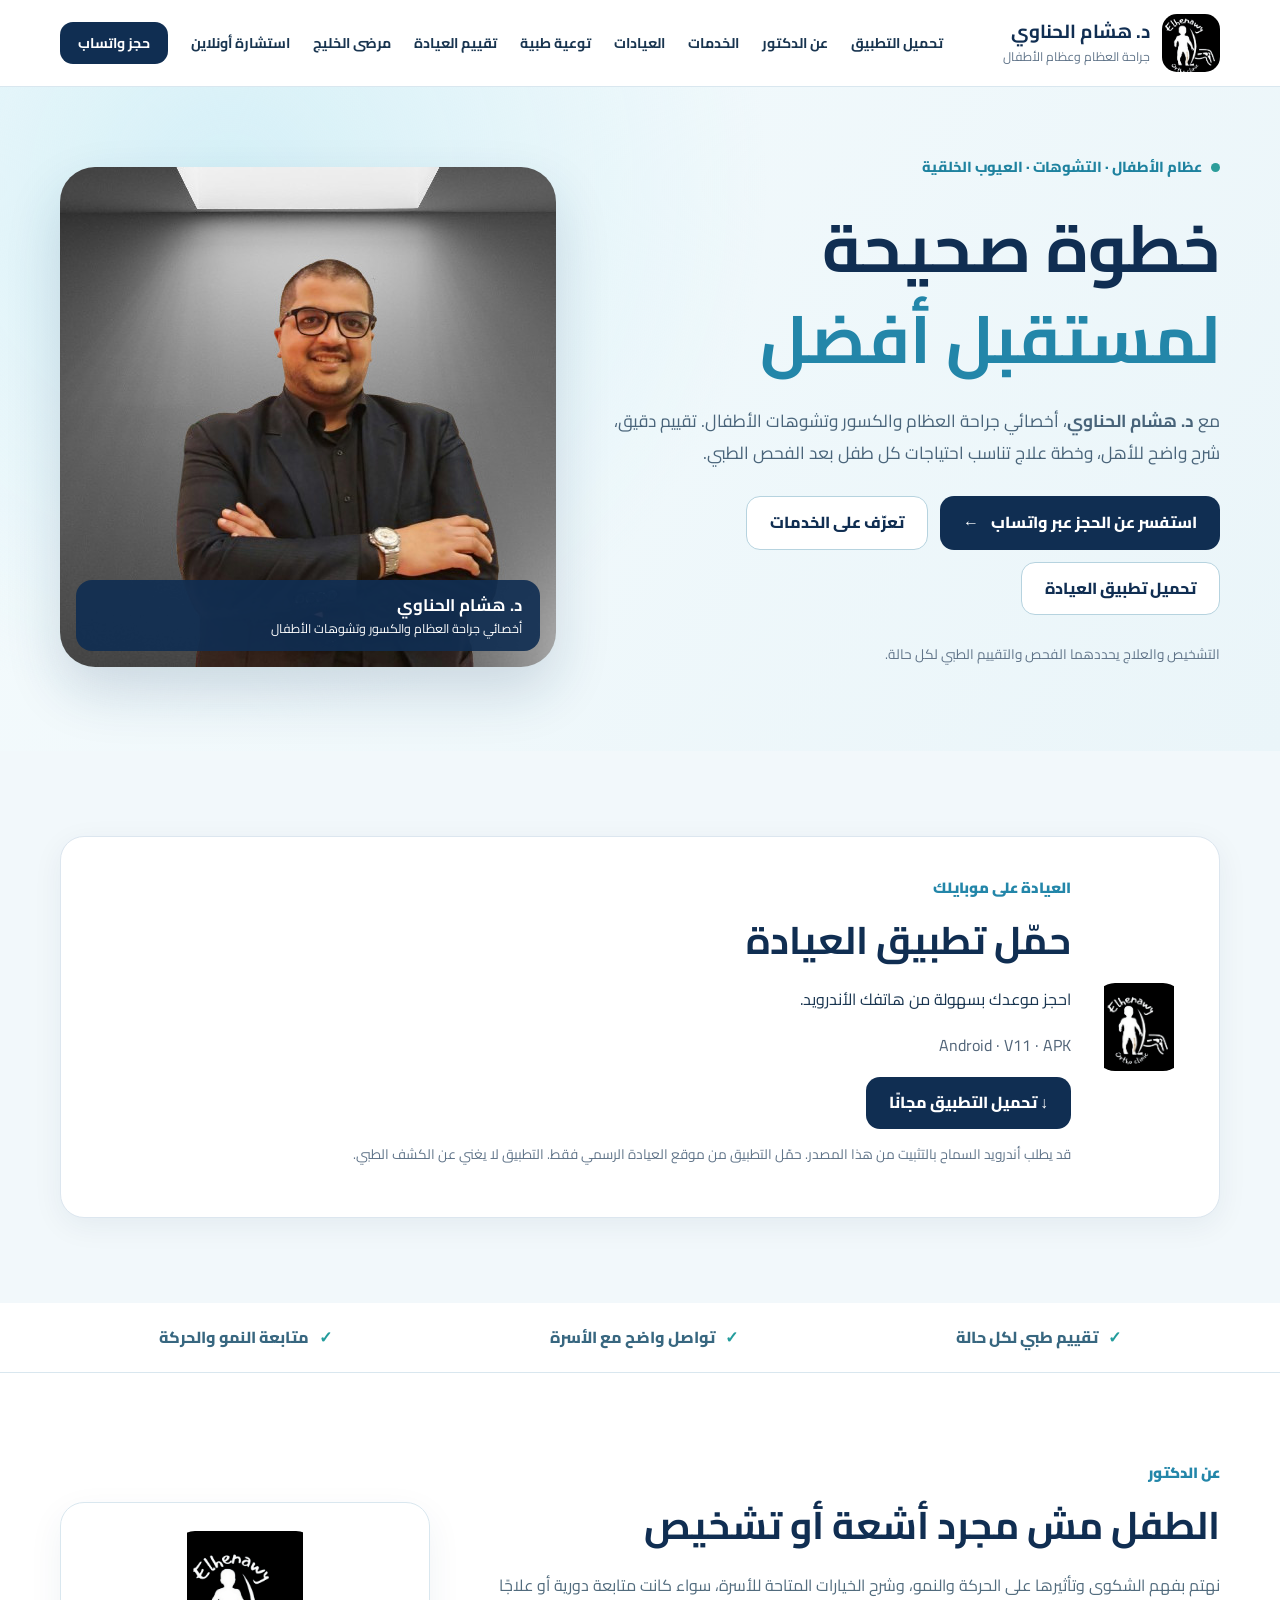
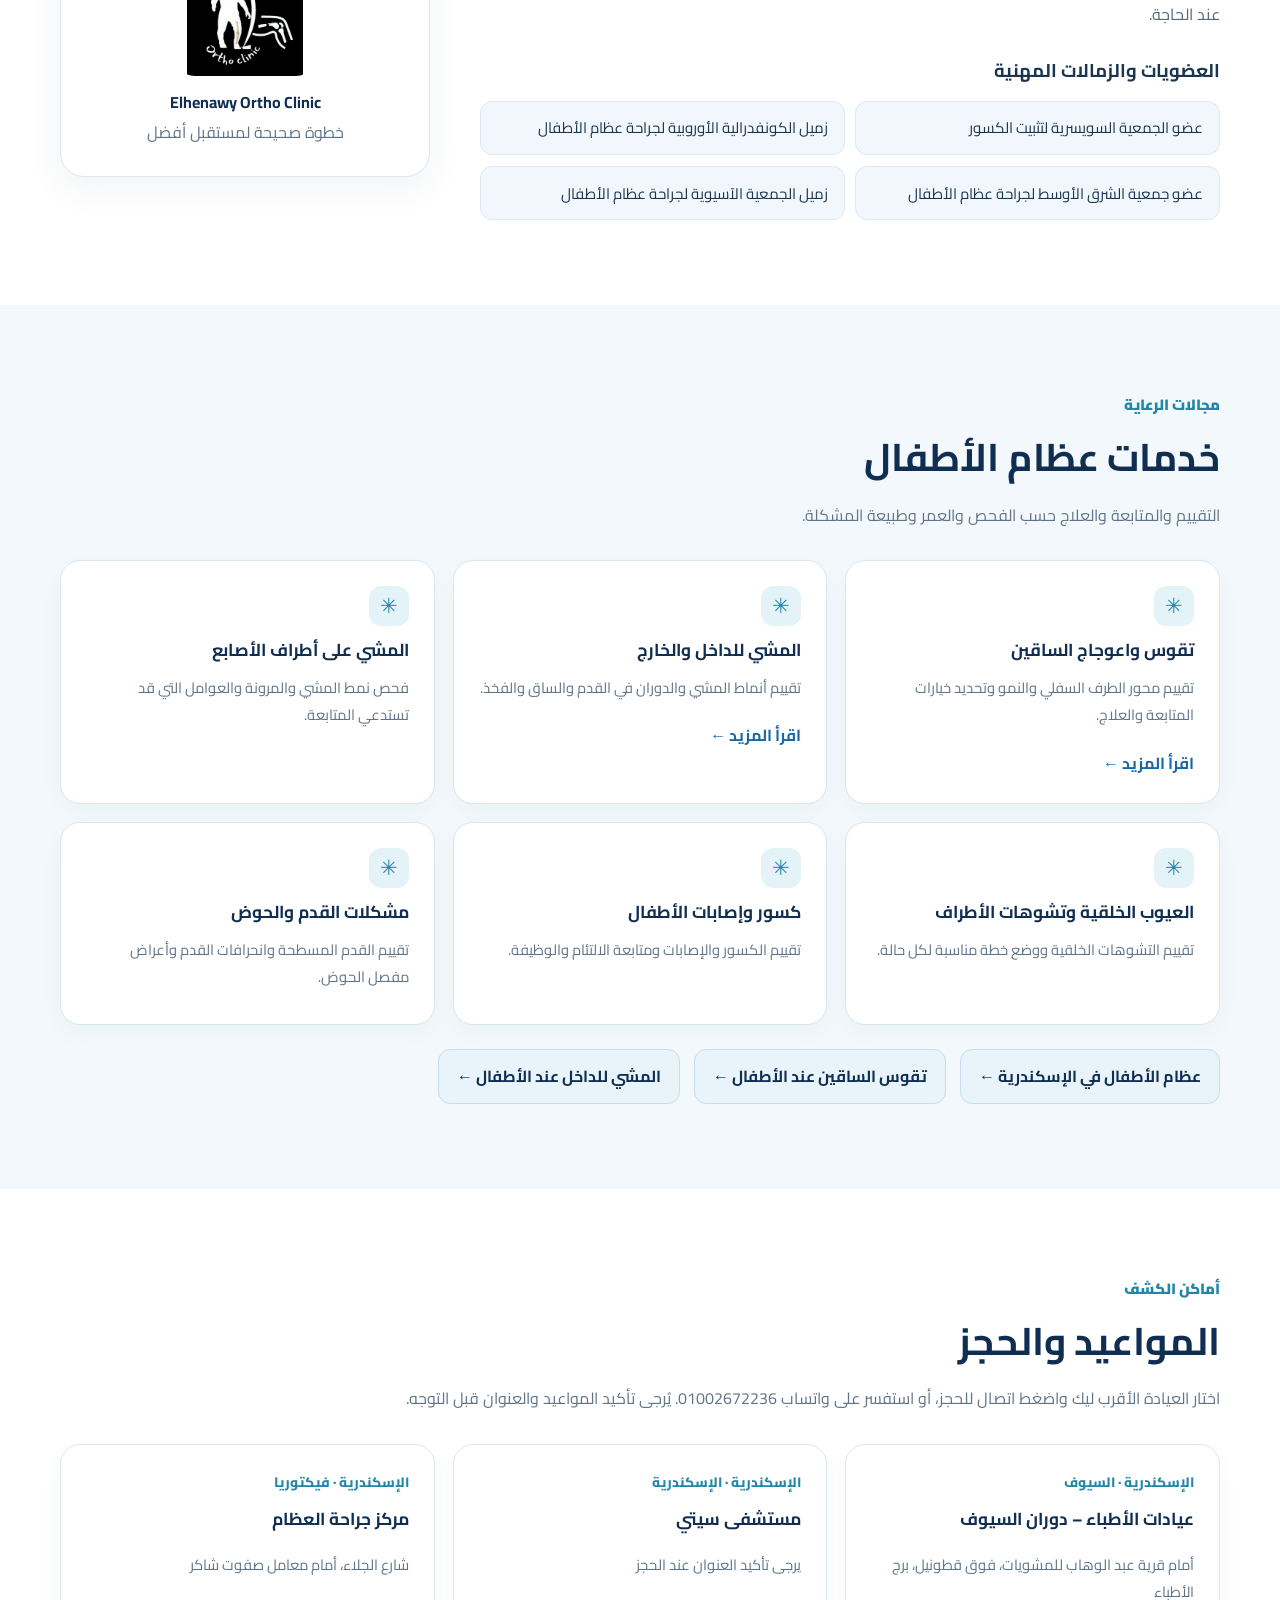
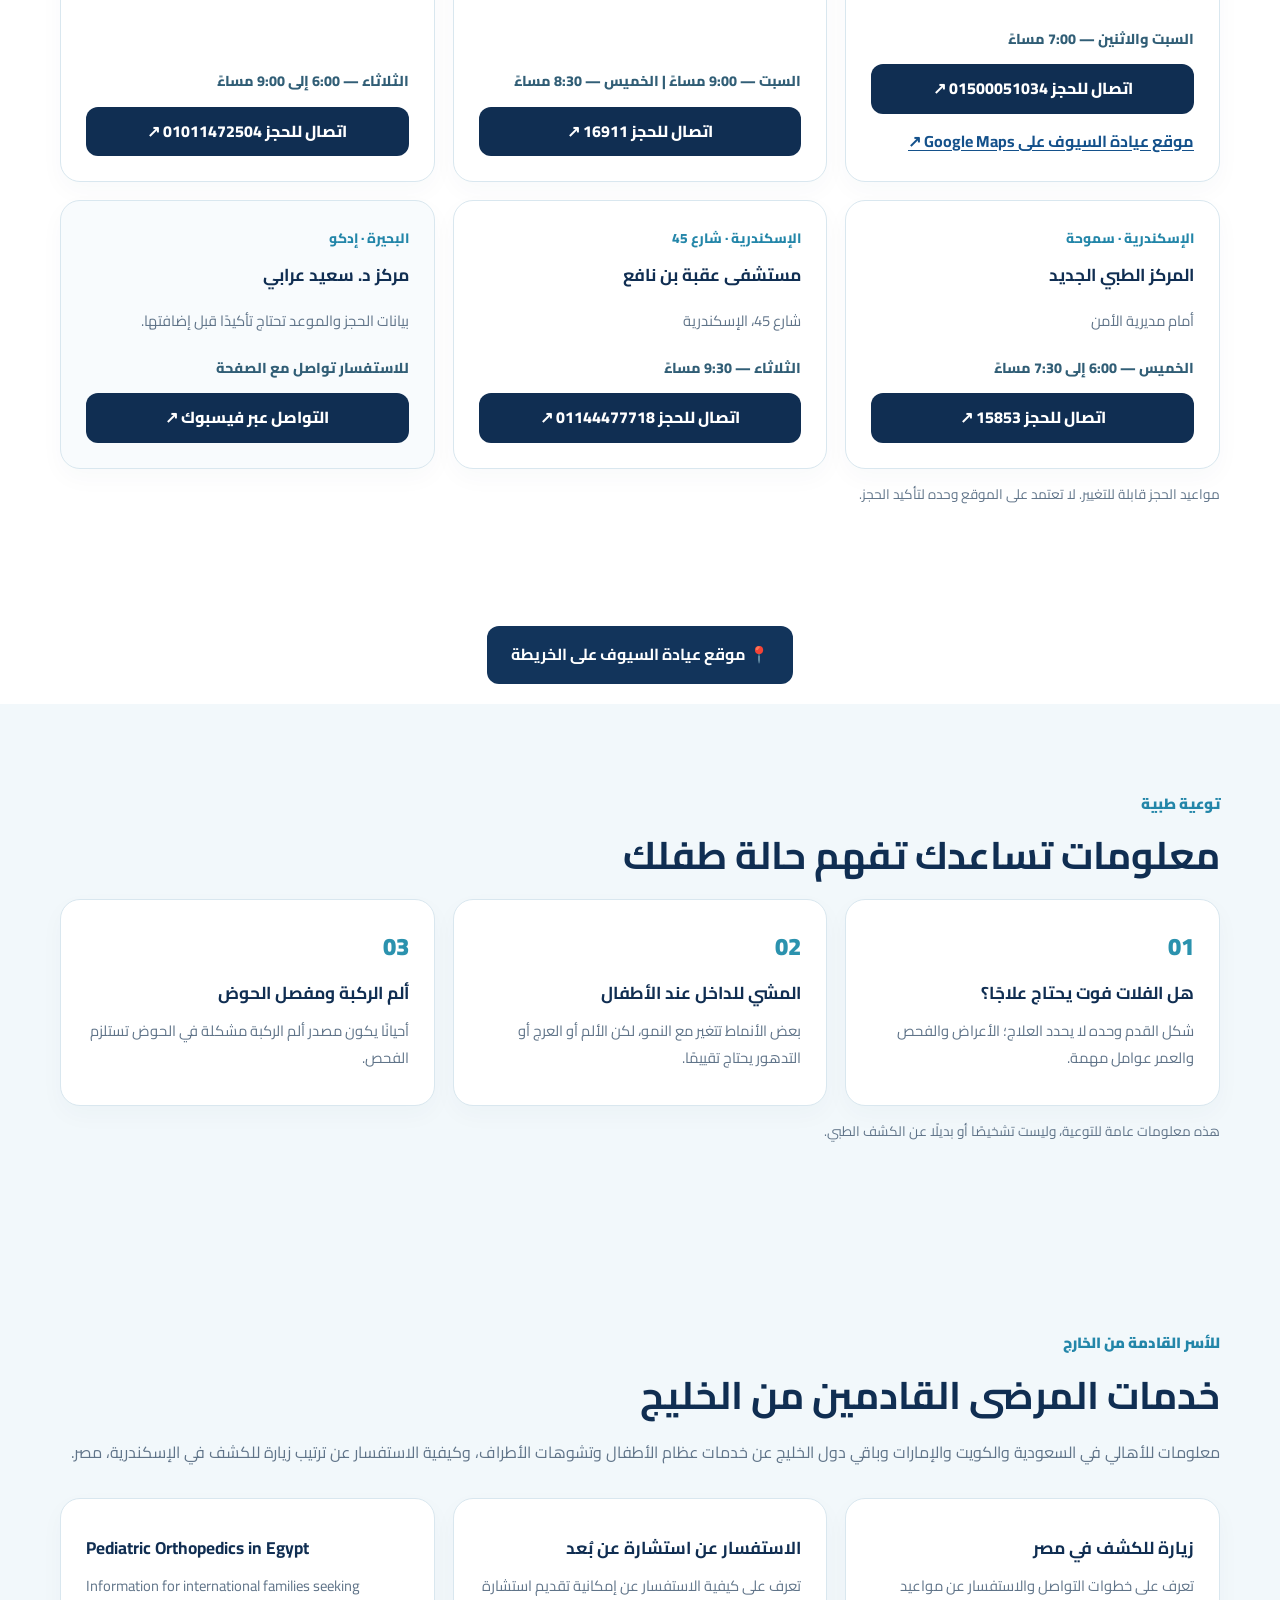
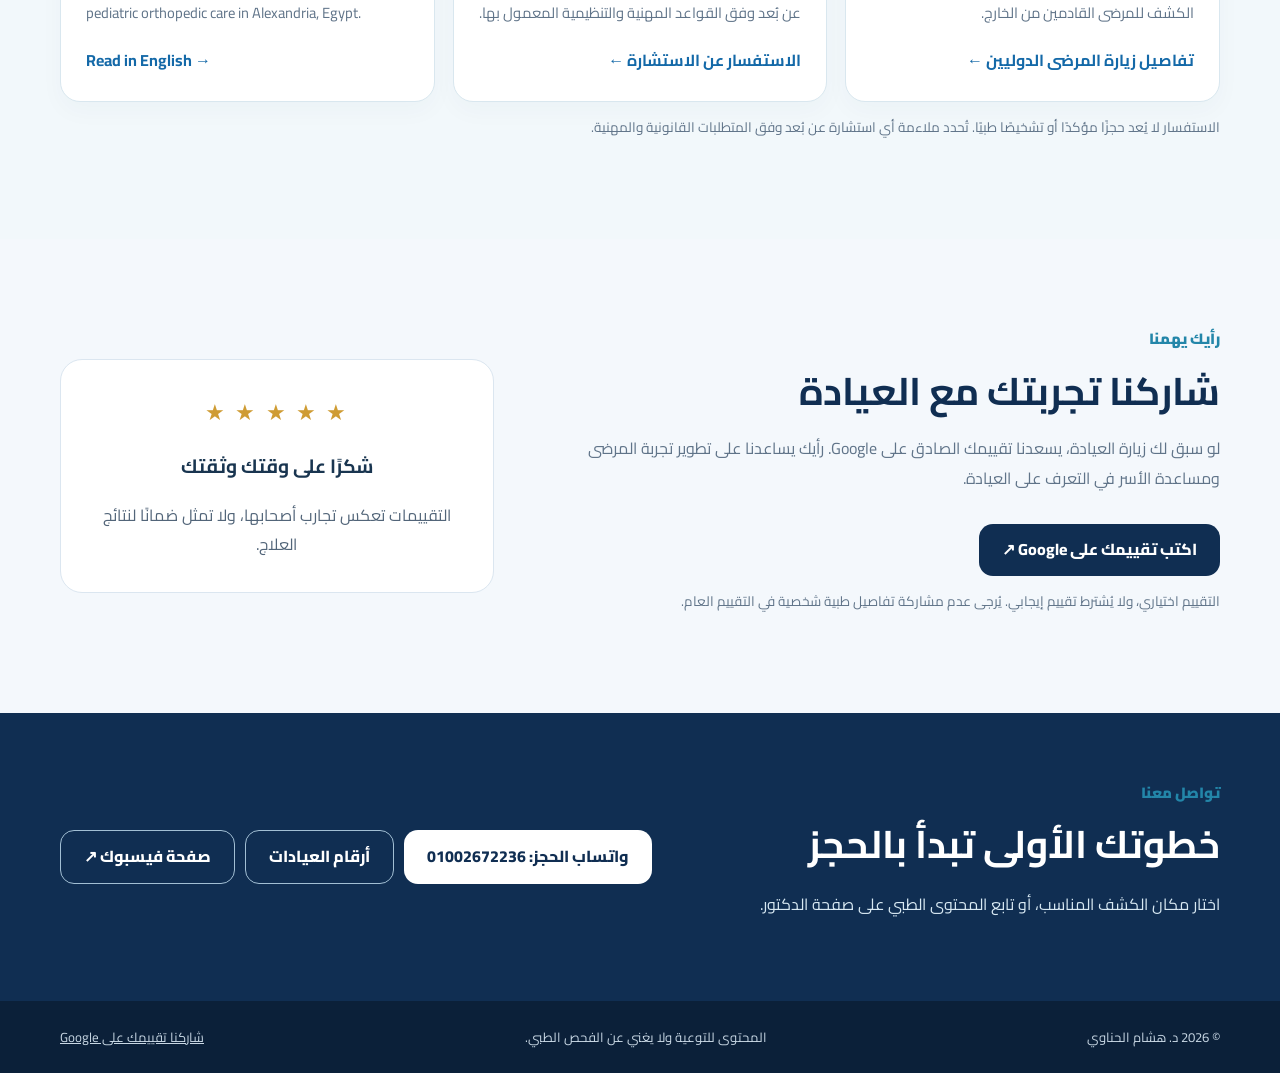
==== commit de15f09d: "Add files via upload" ====
--- a/index.html
+++ b/index.html
@@ -9,8 +9,9 @@
 <link href="assets/logo.jpg" rel="icon" type="image/jpeg"/><link as="image" href="assets/doctor.jpg" rel="preload"/><link href="style.css" rel="stylesheet"/>
 <script type="application/ld+json">{"@context": "https://schema.org", "@type": "Physician", "name": "د. هشام الحناوي", "alternateName": "Dr. Hesham El Henawy", "description": "أخصائي جراحة العظام والكسور وتشوهات الأطفال", "image": "https://hea30946-cpu.github.io/hesham-ElHenawy-orth-clinic/assets/doctor.jpg", "url": "https://hea30946-cpu.github.io/hesham-ElHenawy-orth-clinic/", "medicalSpecialty": "Orthopedic", "telephone": "+201002672236", "sameAs": ["https://www.facebook.com/share/1Y2J1oLK2K/"], "areaServed": [{"@type": "Place", "name": "الإسكندرية، مصر"}, {"@type": "Place", "name": "البحيرة، مصر"}]}</script></head><body>
 <a class="skip" href="#main">تخطَّ إلى المحتوى</a>
-<header class="site-header"><div class="container header-inner"><a aria-label="الرئيسية" class="brand" href="#home"><img alt="شعار Elhenawy Ortho Clinic" height="58" src="assets/logo.jpg" width="58"/><span><strong>د. هشام الحناوي</strong><small>جراحة العظام وعظام الأطفال</small></span></a><button aria-controls="navLinks" aria-expanded="false" aria-label="فتح القائمة" class="menu-toggle" id="menuToggle">☰</button><nav aria-label="القائمة الرئيسية" id="navLinks"><a href="#about">عن الدكتور</a><a href="#services">الخدمات</a><a href="#clinics">العيادات</a><a href="#education">توعية طبية</a><a href="#reviews">تقييم العيادة</a><a href="#international-patients">مرضى الخليج</a><a href="online-consultation.html">استشارة أونلاين</a><a class="nav-book" href="https://wa.me/201002672236?text=%D9%85%D8%B1%D8%AD%D8%A8%D8%A7%D8%8C%20%D8%A3%D8%B1%D9%8A%D8%AF%20%D8%A7%D9%84%D8%A7%D8%B3%D8%AA%D9%81%D8%B3%D8%A7%D8%B1%20%D8%B9%D9%86%20%D8%AD%D8%AC%D8%B2%20%D9%83%D8%B4%D9%81" rel="noopener noreferrer" target="_blank">حجز واتساب</a></nav></div></header>
-<main id="main"><section class="hero" id="home"><div class="container hero-layout"><div class="hero-copy"><span class="eyebrow"><span class="dot"></span> عظام الأطفال · التشوهات · العيوب الخلقية</span><h1>خطوة صحيحة<br/><em>لمستقبل أفضل</em></h1><p class="lead">مع <strong>د. هشام الحناوي</strong>، أخصائي جراحة العظام والكسور وتشوهات الأطفال. تقييم دقيق، شرح واضح للأهل، وخطة علاج تناسب احتياجات كل طفل بعد الفحص الطبي.</p><div class="hero-actions"><a class="button button-primary" href="https://wa.me/201002672236?text=%D9%85%D8%B1%D8%AD%D8%A8%D8%A7%D8%8C%20%D8%A3%D8%B1%D9%8A%D8%AF%20%D8%A7%D9%84%D8%A7%D8%B3%D8%AA%D9%81%D8%B3%D8%A7%D8%B1%20%D8%B9%D9%86%20%D8%AD%D8%AC%D8%B2%20%D9%83%D8%B4%D9%81" rel="noopener noreferrer" target="_blank">استفسر عن الحجز عبر واتساب <span>←</span></a><a class="button button-outline" href="#services">تعرّف على الخدمات</a></div><p class="micro">التشخيص والعلاج يحددهما الفحص والتقييم الطبي لكل حالة.</p></div><div class="hero-visual"><div class="photo-frame"><img alt="الصورة الشخصية الأصلية لد. هشام الحناوي" fetchpriority="high" height="500" src="assets/doctor.jpg" width="500"/><div class="photo-label"><strong>د. هشام الحناوي</strong><span>أخصائي جراحة العظام والكسور وتشوهات الأطفال</span></div></div></div></div></section>
+<header class="site-header"><div class="container header-inner"><a aria-label="الرئيسية" class="brand" href="#home"><img alt="شعار Elhenawy Ortho Clinic" height="58" src="assets/logo.jpg" width="58"/><span><strong>د. هشام الحناوي</strong><small>جراحة العظام وعظام الأطفال</small></span></a><button aria-controls="navLinks" aria-expanded="false" aria-label="فتح القائمة" class="menu-toggle" id="menuToggle">☰</button><nav aria-label="القائمة الرئيسية" id="navLinks"><a href="#app-download">تحميل التطبيق</a><a href="#about">عن الدكتور</a><a href="#services">الخدمات</a><a href="#clinics">العيادات</a><a href="#education">توعية طبية</a><a href="#reviews">تقييم العيادة</a><a href="#international-patients">مرضى الخليج</a><a href="online-consultation.html">استشارة أونلاين</a><a class="nav-book" href="https://wa.me/201002672236?text=%D9%85%D8%B1%D8%AD%D8%A8%D8%A7%D8%8C%20%D8%A3%D8%B1%D9%8A%D8%AF%20%D8%A7%D9%84%D8%A7%D8%B3%D8%AA%D9%81%D8%B3%D8%A7%D8%B1%20%D8%B9%D9%86%20%D8%AD%D8%AC%D8%B2%20%D9%83%D8%B4%D9%81" rel="noopener noreferrer" target="_blank">حجز واتساب</a></nav></div></header>
+<main id="main"><section class="hero" id="home"><div class="container hero-layout"><div class="hero-copy"><span class="eyebrow"><span class="dot"></span> عظام الأطفال · التشوهات · العيوب الخلقية</span><h1>خطوة صحيحة<br/><em>لمستقبل أفضل</em></h1><p class="lead">مع <strong>د. هشام الحناوي</strong>، أخصائي جراحة العظام والكسور وتشوهات الأطفال. تقييم دقيق، شرح واضح للأهل، وخطة علاج تناسب احتياجات كل طفل بعد الفحص الطبي.</p><div class="hero-actions"><a class="button button-primary" href="https://wa.me/201002672236?text=%D9%85%D8%B1%D8%AD%D8%A8%D8%A7%D8%8C%20%D8%A3%D8%B1%D9%8A%D8%AF%20%D8%A7%D9%84%D8%A7%D8%B3%D8%AA%D9%81%D8%B3%D8%A7%D8%B1%20%D8%B9%D9%86%20%D8%AD%D8%AC%D8%B2%20%D9%83%D8%B4%D9%81" rel="noopener noreferrer" target="_blank">استفسر عن الحجز عبر واتساب <span>←</span></a><a class="button button-outline" href="#services">تعرّف على الخدمات</a><a class="button button-outline" href="#app-download">تحميل تطبيق العيادة</a></div><p class="micro">التشخيص والعلاج يحددهما الفحص والتقييم الطبي لكل حالة.</p></div><div class="hero-visual"><div class="photo-frame"><img alt="الصورة الشخصية الأصلية لد. هشام الحناوي" fetchpriority="high" height="500" src="assets/doctor.jpg" width="500"/><div class="photo-label"><strong>د. هشام الحناوي</strong><span>أخصائي جراحة العظام والكسور وتشوهات الأطفال</span></div></div></div></div></section>
+<section class="section tint" id="app-download" aria-labelledby="app-title"><div class="container"><div style="display:flex;flex-wrap:wrap;align-items:center;gap:24px;background:#fff;border:1px solid #dce6ef;border-radius:24px;padding:clamp(18px,4vw,36px);box-shadow:0 8px 30px #102e5210"><img src="assets/logo.jpg" alt="شعار العيادة" width="88" height="88" loading="lazy" style="border-radius:20px;object-fit:contain"><div style="flex:1;min-width:min(100%,260px)"><span class="kicker">العيادة على موبايلك</span><h2 id="app-title">حمّل تطبيق العيادة</h2><p>احجز موعدك بسهولة من هاتفك الأندرويد.</p><p dir="ltr" style="text-align:right;color:#526579">Android · V11 · APK</p><a class="button button-primary" href="Hesham-Clinic.apk" download="Hesham-Clinic.apk" style="max-width:100%;white-space:normal">↓ تحميل التطبيق مجانًا</a><p class="micro">قد يطلب أندرويد السماح بالتثبيت من هذا المصدر. حمّل التطبيق من موقع العيادة الرسمي فقط. التطبيق لا يغني عن الكشف الطبي.</p></div></div></div></section>
 <section class="trust-strip"><div class="container trust-inner"><span>تقييم طبي لكل حالة</span><span>تواصل واضح مع الأسرة</span><span>متابعة النمو والحركة</span></div></section>
 <section class="section" id="about"><div class="container about-layout"><div><span class="kicker">عن الدكتور</span><h2>الطفل مش مجرد أشعة أو تشخيص</h2><p>نهتم بفهم الشكوى وتأثيرها على الحركة والنمو، وشرح الخيارات المتاحة للأسرة، سواء كانت متابعة دورية أو علاجًا عند الحاجة.</p><div class="memberships"><h3>العضويات والزمالات المهنية</h3><ul class="credentials-list"><li>عضو الجمعية السويسرية لتثبيت الكسور</li><li>زميل الكونفدرالية الأوروبية لجراحة عظام الأطفال</li><li>عضو جمعية الشرق الأوسط لجراحة عظام الأطفال</li><li>زميل الجمعية الآسيوية لجراحة عظام الأطفال</li></ul></div></div><div class="about-panel"><img alt="اللوجو الأصلي للعيادة" loading="lazy" src="assets/logo.jpg"/><strong>Elhenawy Ortho Clinic</strong><span>خطوة صحيحة لمستقبل أفضل</span></div></div></section>
 <section class="section tint" id="services"><div class="container"><span class="kicker">مجالات الرعاية</span><h2>خدمات عظام الأطفال</h2><p class="section-lead">التقييم والمتابعة والعلاج حسب الفحص والعمر وطبيعة المشكلة.</p><div class="service-grid"><article class="service-card"><span aria-hidden="true" class="mini-icon">✳</span><h3>تقوس واعوجاج الساقين</h3><p>تقييم محور الطرف السفلي والنمو وتحديد خيارات المتابعة والعلاج.</p><a class="service-detail-link" href="bow-legs-children.html">اقرأ المزيد ←</a></article><article class="service-card"><span aria-hidden="true" class="mini-icon">✳</span><h3>المشي للداخل والخارج</h3><p>تقييم أنماط المشي والدوران في القدم والساق والفخذ.</p><a class="service-detail-link" href="intoeing-gait-children.html">اقرأ المزيد ←</a></article><article class="service-card"><span aria-hidden="true" class="mini-icon">✳</span><h3>المشي على أطراف الأصابع</h3><p>فحص نمط المشي والمرونة والعوامل التي قد تستدعي المتابعة.</p></article><article class="service-card"><span aria-hidden="true" class="mini-icon">✳</span><h3>العيوب الخلقية وتشوهات الأطراف</h3><p>تقييم التشوهات الخلقية ووضع خطة مناسبة لكل حالة.</p></article><article class="service-card"><span aria-hidden="true" class="mini-icon">✳</span><h3>كسور وإصابات الأطفال</h3><p>تقييم الكسور والإصابات ومتابعة الالتئام والوظيفة.</p></article><article class="service-card"><span aria-hidden="true" class="mini-icon">✳</span><h3>مشكلات القدم والحوض</h3><p>تقييم القدم المسطحة وانحرافات القدم وأعراض مفصل الحوض.</p></article></div><div class="service-guides"><a class="service-guide" href="pediatric-orthopedics-alexandria.html">عظام الأطفال في الإسكندرية ←</a><a class="service-guide" href="bow-legs-children.html">تقوس الساقين عند الأطفال ←</a><a class="service-guide" href="intoeing-gait-children.html">المشي للداخل عند الأطفال ←</a></div></div></section>
@@ -53,4 +54,4 @@
   </div>
 </section>
 <section class="section reviews-section" id="reviews"><div class="container review-layout"><div><span class="kicker">رأيك يهمنا</span><h2>شاركنا تجربتك مع العيادة</h2><p class="section-lead">لو سبق لك زيارة العيادة، يسعدنا تقييمك الصادق على Google. رأيك يساعدنا على تطوير تجربة المرضى ومساعدة الأسر في التعرف على العيادة.</p><a class="button button-primary" href="https://g.page/r/CTvTV0ZYHEYXEBM/review" rel="noopener noreferrer" target="_blank">اكتب تقييمك على Google ↗</a><p class="micro">التقييم اختياري، ولا يُشترط تقييم إيجابي. يُرجى عدم مشاركة تفاصيل طبية شخصية في التقييم العام.</p></div><div class="review-side"><div aria-hidden="true" class="review-symbol">★ ★ ★ ★ ★</div><strong>شكرًا على وقتك وثقتك</strong><span>التقييمات تعكس تجارب أصحابها، ولا تمثل ضمانًا لنتائج العلاج.</span></div></div></section><section class="contact-section" id="contact"><div class="container contact-layout"><div><span class="kicker">تواصل معنا</span><h2>خطوتك الأولى تبدأ بالحجز</h2><p>اختار مكان الكشف المناسب، أو تابع المحتوى الطبي على صفحة الدكتور.</p></div><div class="contact-buttons"><a class="button button-light" href="https://wa.me/201002672236?text=%D9%85%D8%B1%D8%AD%D8%A8%D8%A7%D8%8C%20%D8%A3%D8%B1%D9%8A%D8%AF%20%D8%A7%D9%84%D8%A7%D8%B3%D8%AA%D9%81%D8%B3%D8%A7%D8%B1%20%D8%B9%D9%86%20%D8%AD%D8%AC%D8%B2%20%D9%83%D8%B4%D9%81" rel="noopener noreferrer" target="_blank">واتساب الحجز: 01002672236</a><a class="button button-ghost" href="#clinics">أرقام العيادات</a><a class="button button-ghost" href="https://www.facebook.com/share/1Y2J1oLK2K/" rel="noopener noreferrer" target="_blank">صفحة فيسبوك ↗</a></div></div></section></main>
-<footer><div class="container footer-inner"><span>© <span id="year">2026</span> د. هشام الحناوي</span><span>المحتوى للتوعية ولا يغني عن الفحص الطبي.</span><a href="https://g.page/r/CTvTV0ZYHEYXEBM/review" rel="noopener noreferrer" target="_blank">شاركنا تقييمك على Google</a></div></footer><a aria-label="استفسر عن الحجز عبر واتساب" class="floating-book" href="https://wa.me/201002672236?text=%D9%85%D8%B1%D8%AD%D8%A8%D8%A7%D8%8C%20%D8%A3%D8%B1%D9%8A%D8%AF%20%D8%A7%D9%84%D8%A7%D8%B3%D8%AA%D9%81%D8%B3%D8%A7%D8%B1%20%D8%B9%D9%86%20%D8%AD%D8%AC%D8%B2%20%D9%83%D8%B4%D9%81" rel="noopener noreferrer" target="_blank">واتساب الحجز</a><script defer="" src="script.js"></script></body></html>
+<footer><div class="container footer-inner"><span>© <span id="year">2026</span> د. هشام الحناوي</span><span>المحتوى للتوعية ولا يغني عن الفحص الطبي.</span><a href="https://g.page/r/CTvTV0ZYHEYXEBM/review" rel="noopener noreferrer" target="_blank">شاركنا تقييمك على Google</a></div></footer><a aria-label="استفسر عن الحجز عبر واتساب" class="floating-book" href="https://wa.me/201002672236?text=%D9%85%D8%B1%D8%AD%D8%A8%D8%A7%D8%8C%20%D8%A3%D8%B1%D9%8A%D8%AF%20%D8%A7%D9%84%D8%A7%D8%B3%D8%AA%D9%81%D8%B3%D8%A7%D8%B1%20%D8%B9%D9%86%20%D8%AD%D8%AC%D8%B2%20%D9%83%D8%B4%D9%81" rel="noopener noreferrer" target="_blank">واتساب الحجز</a><script defer="" src="script.js"></script></body></html>
